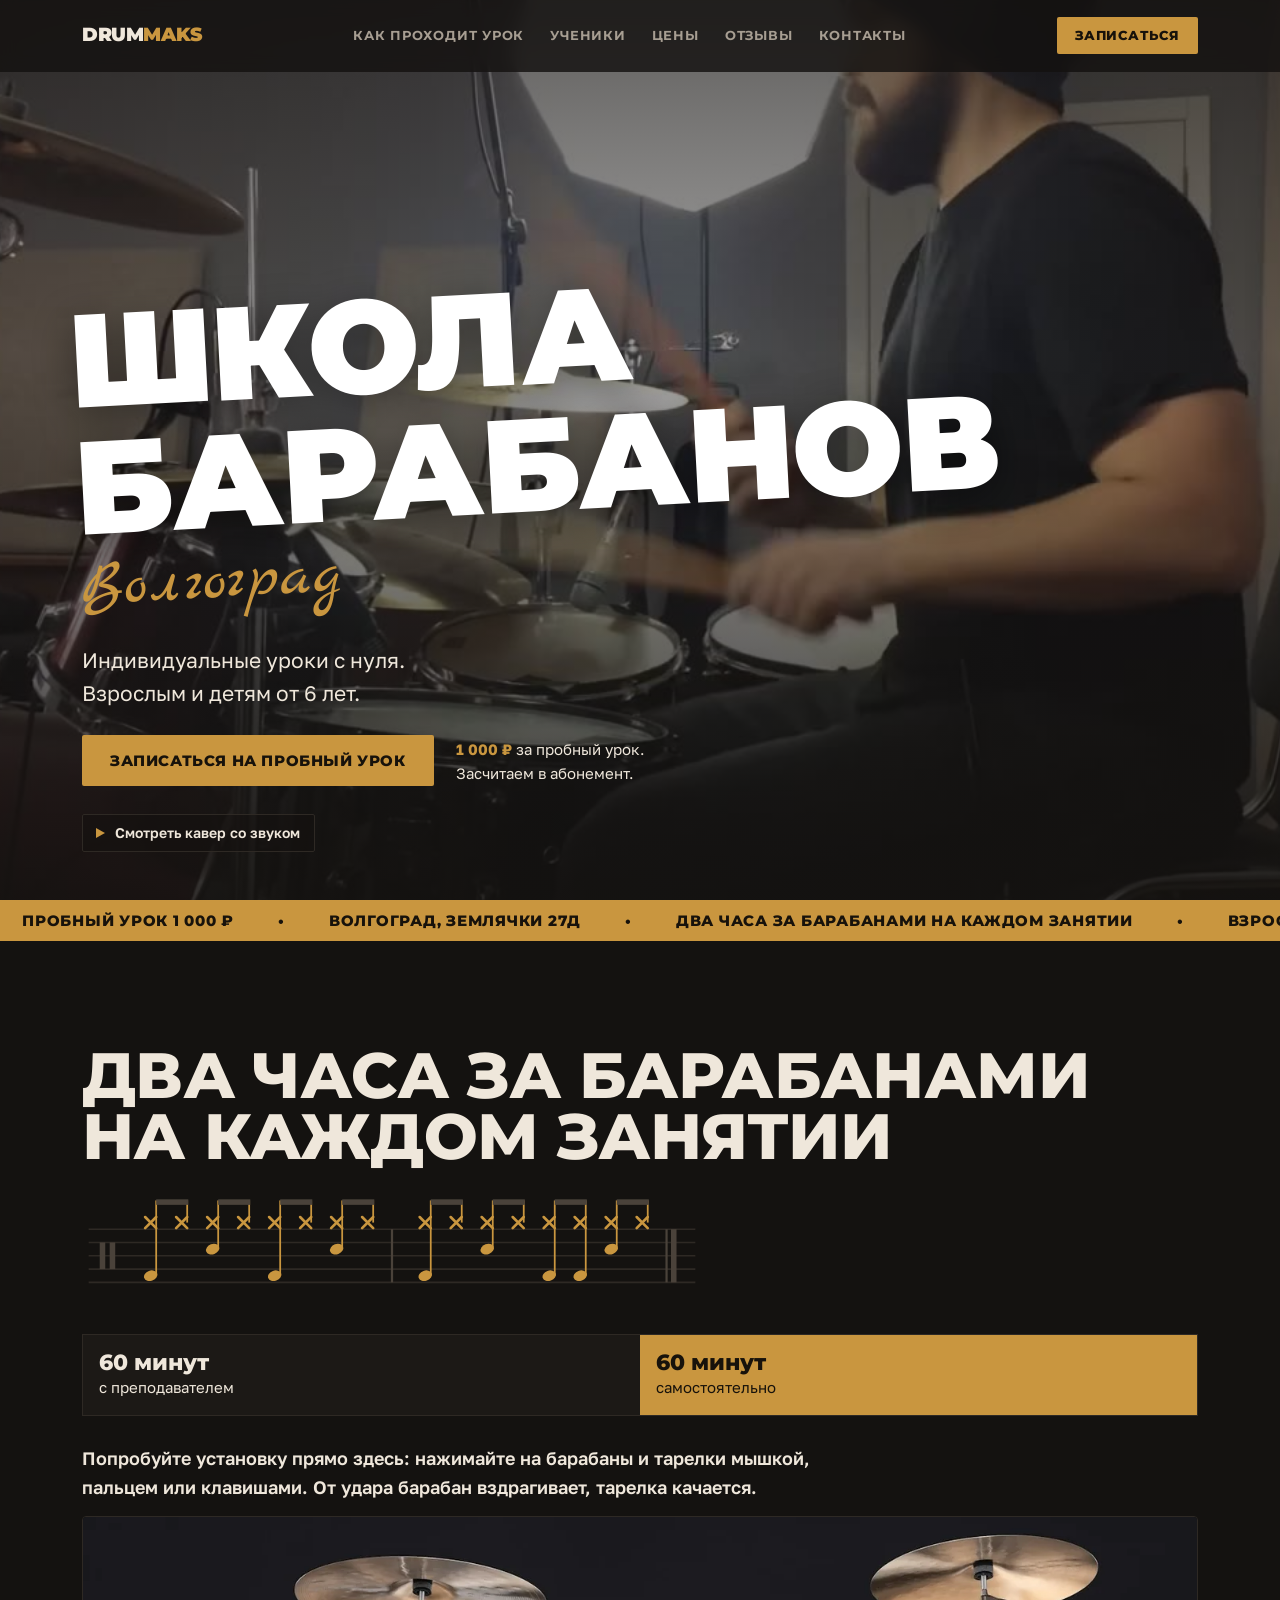
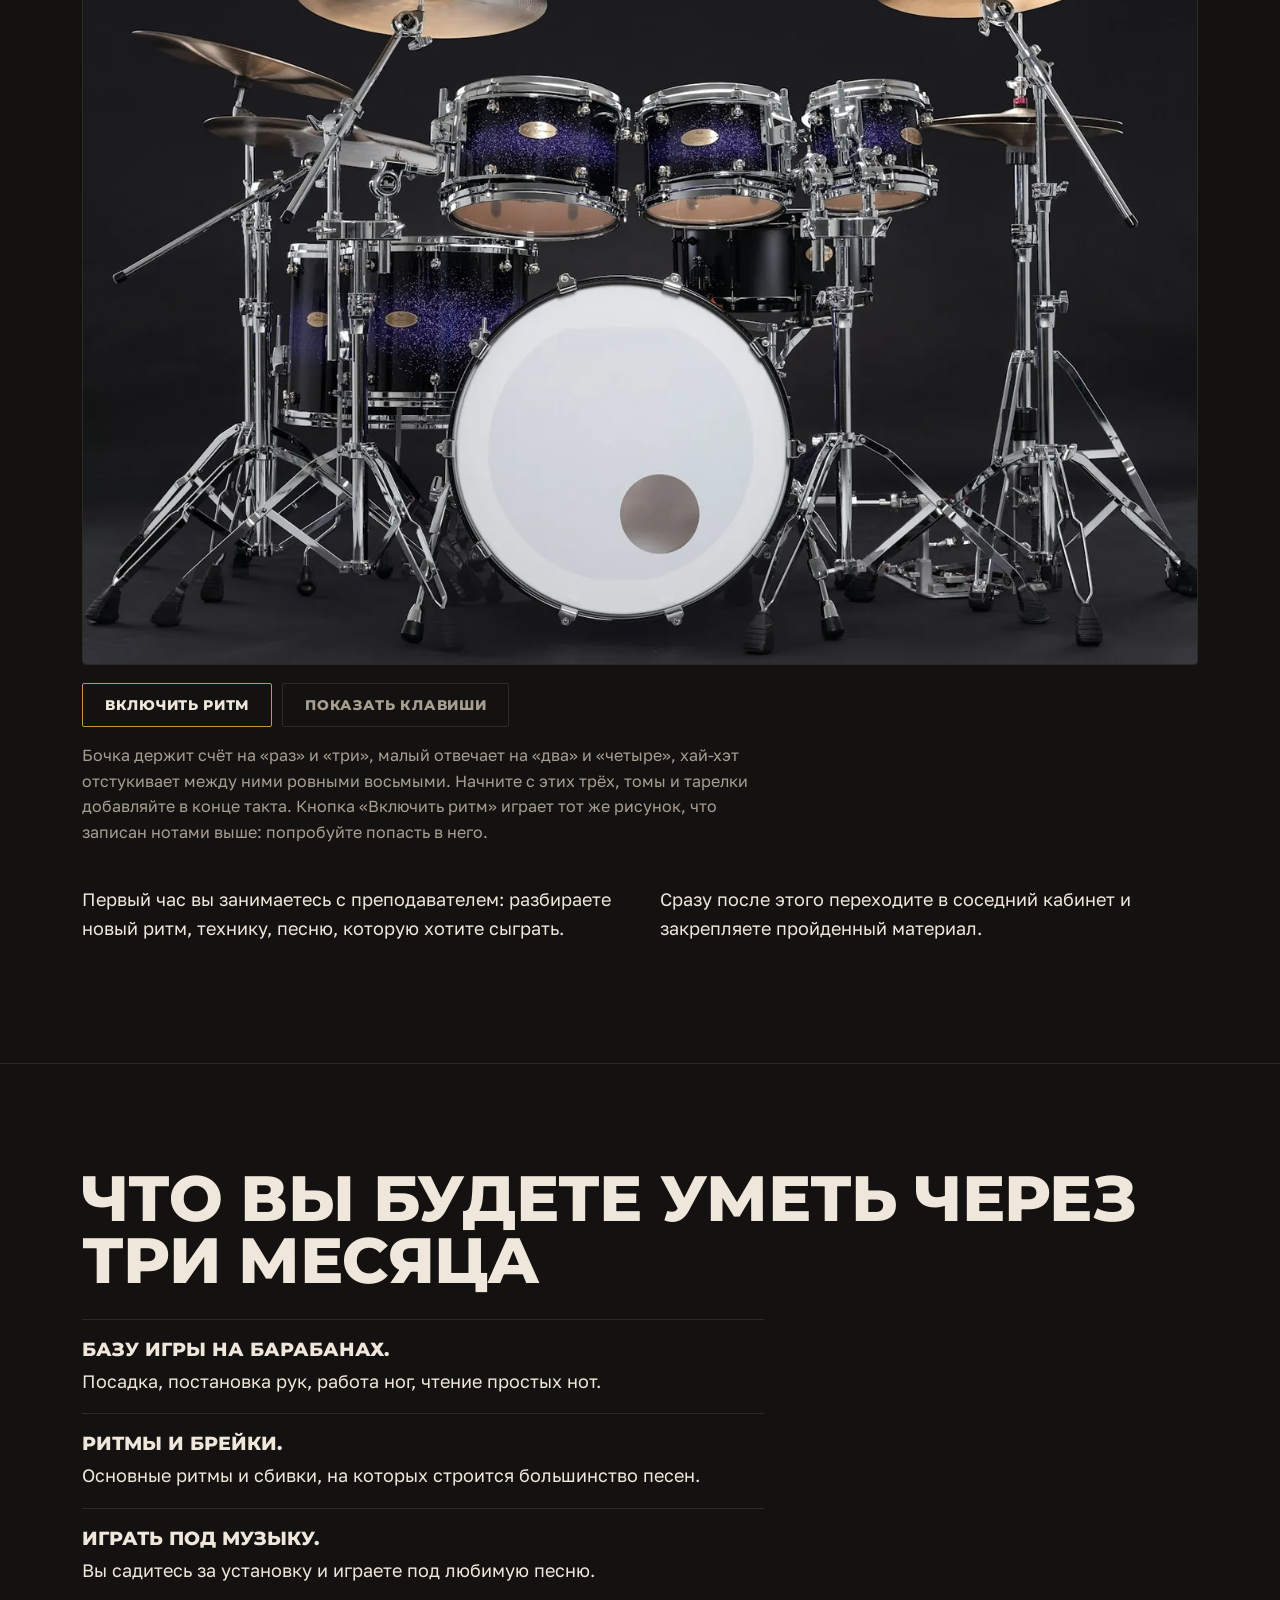
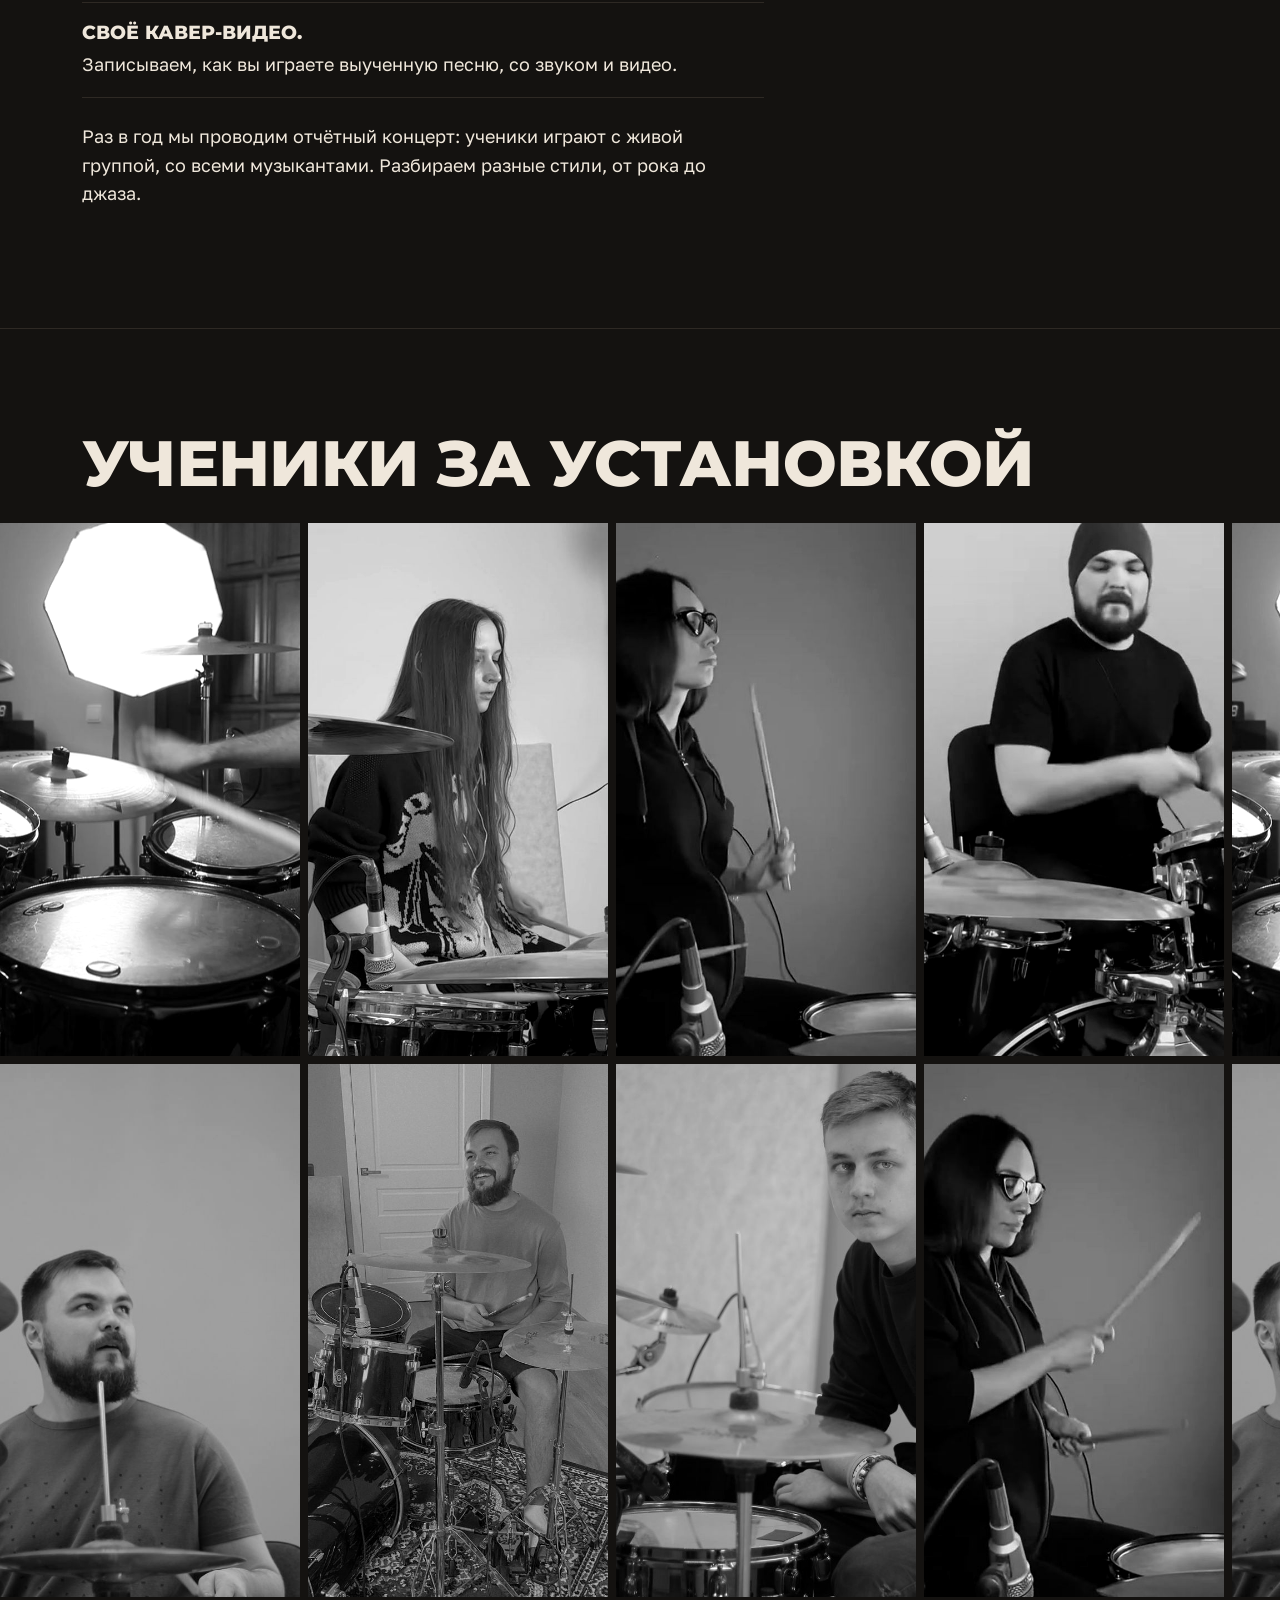
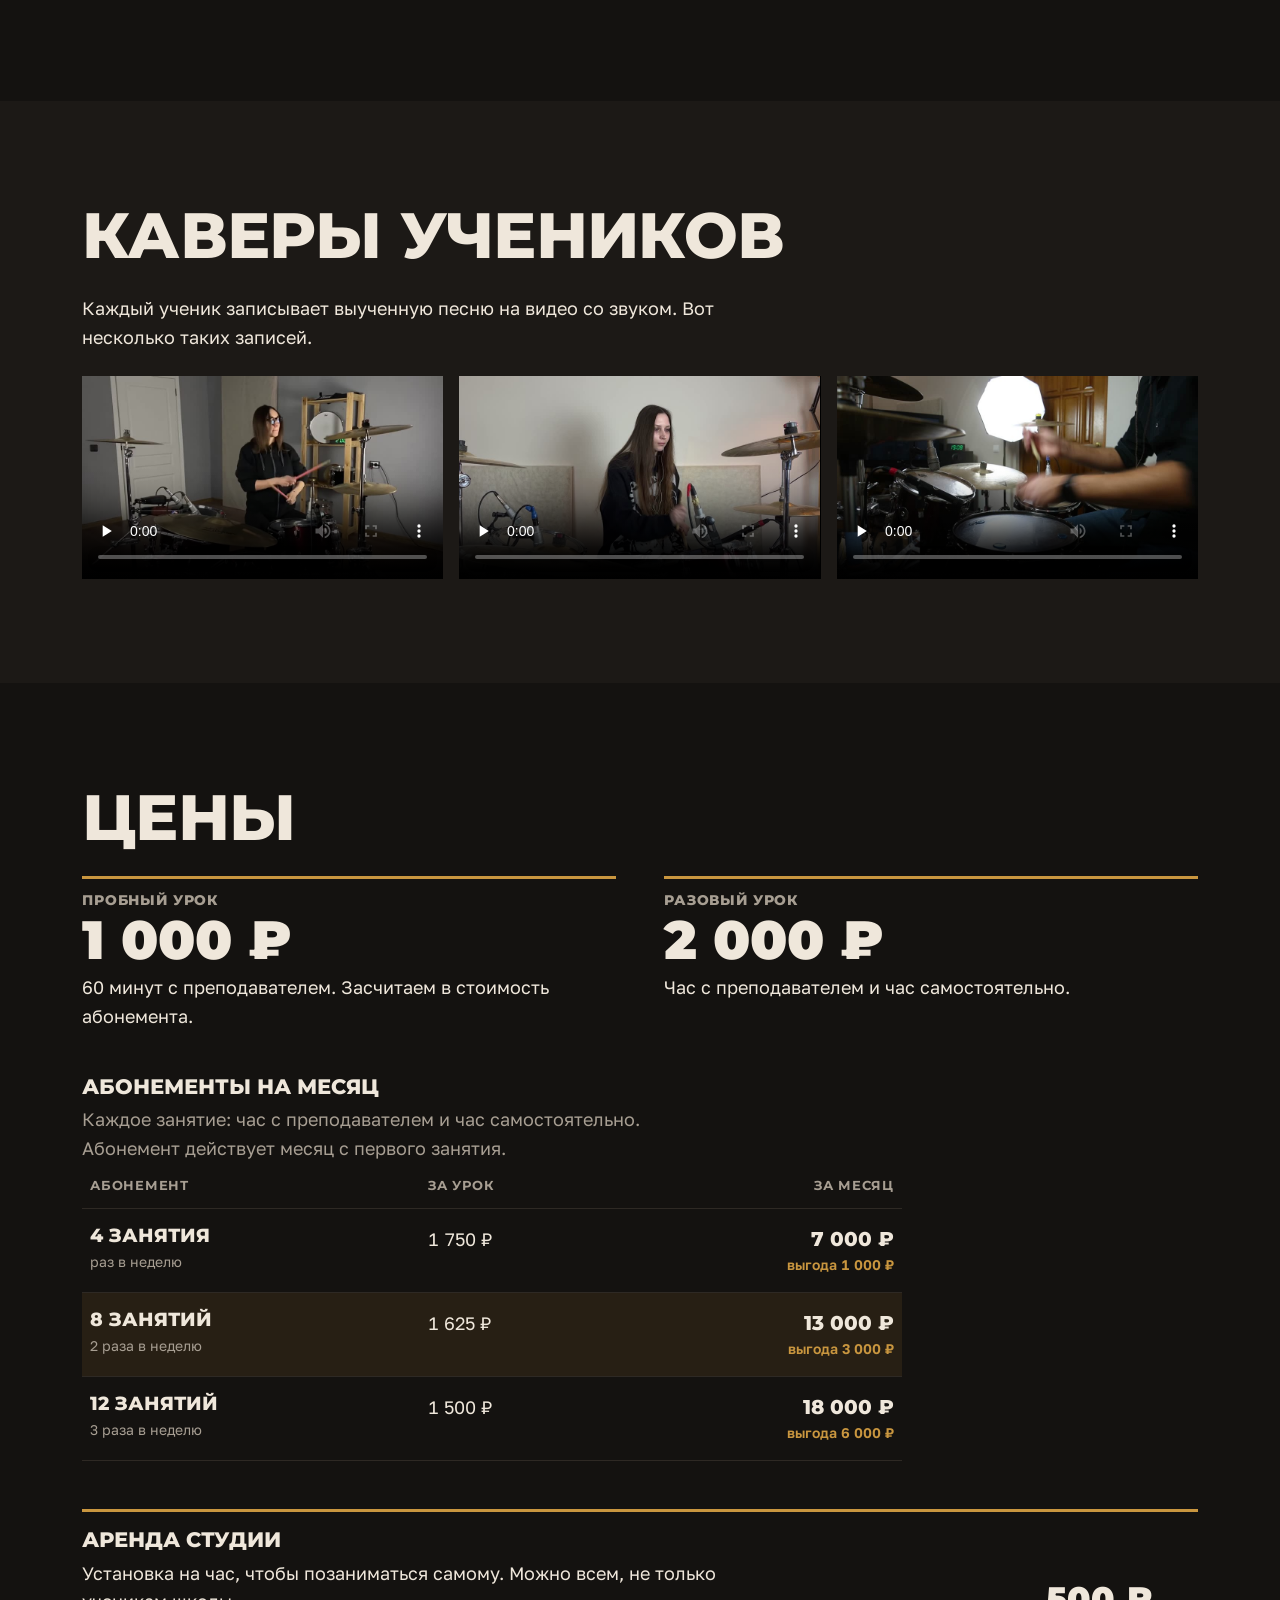
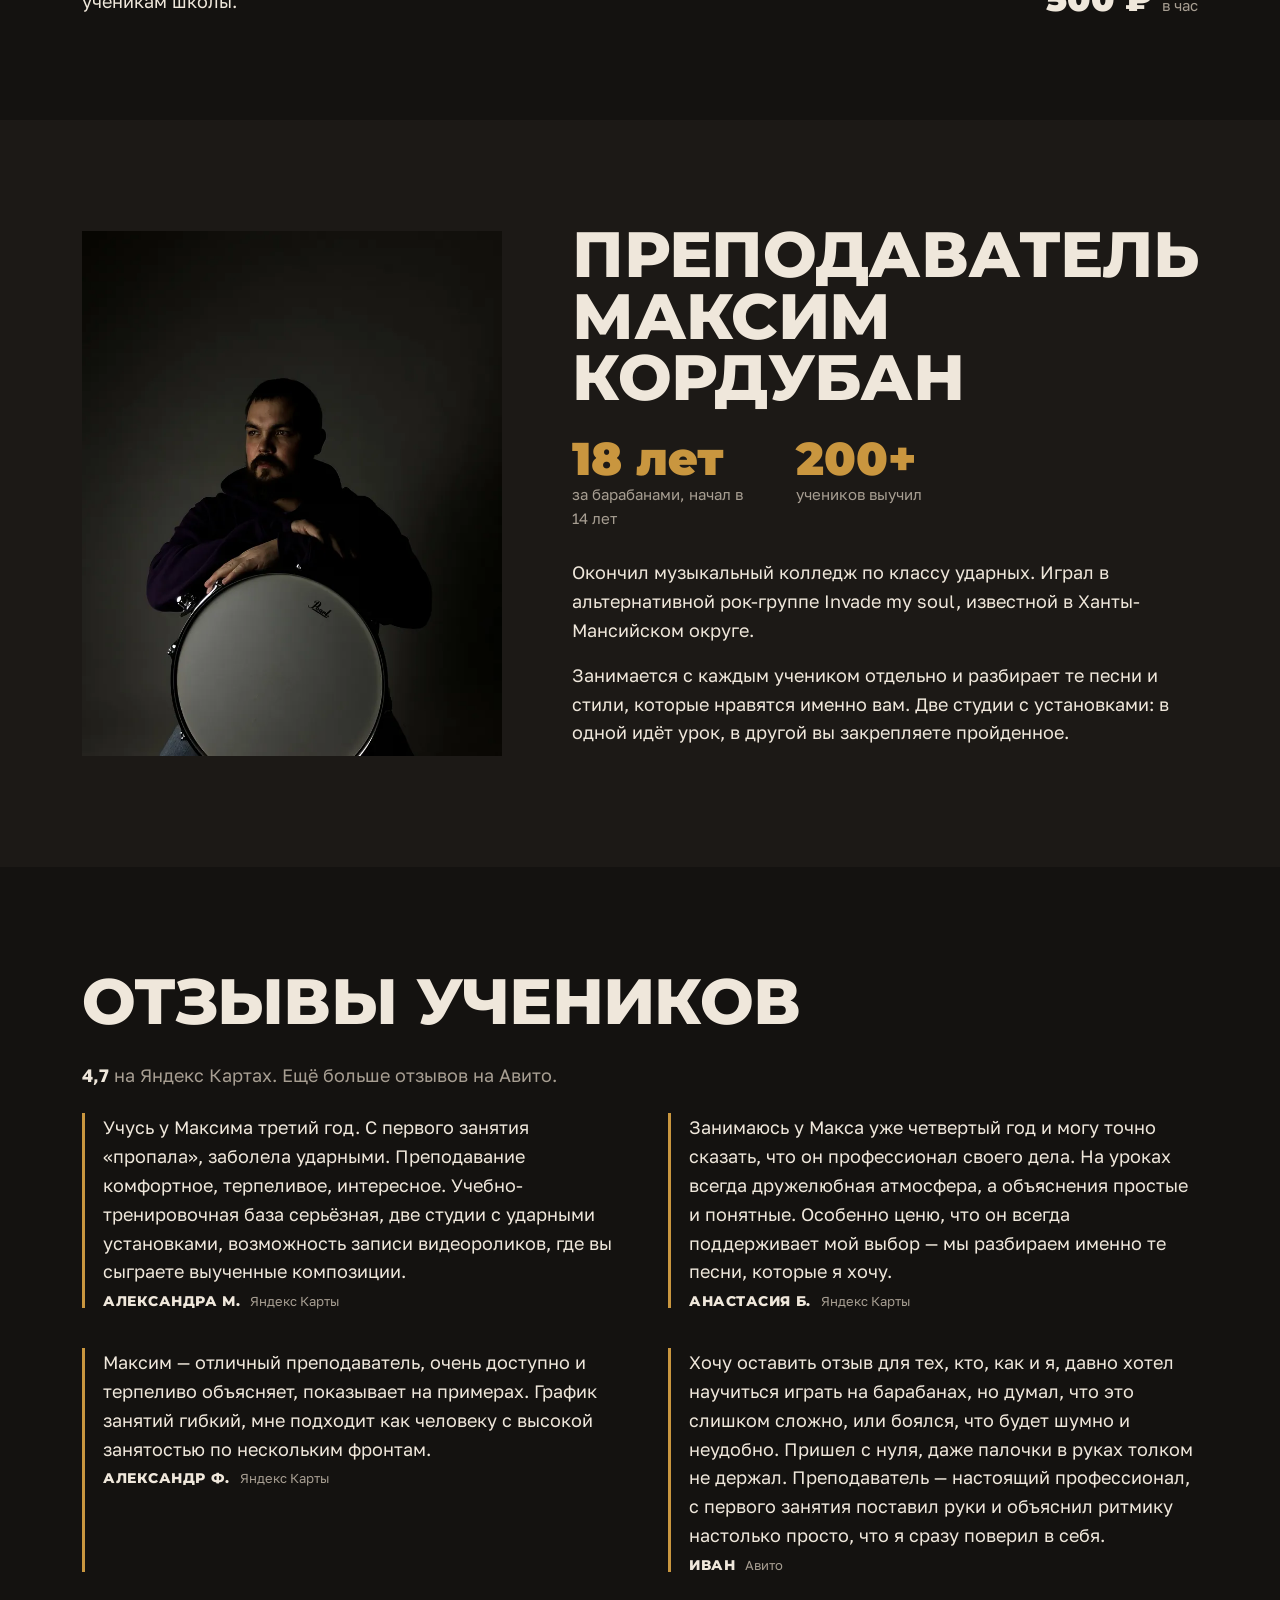
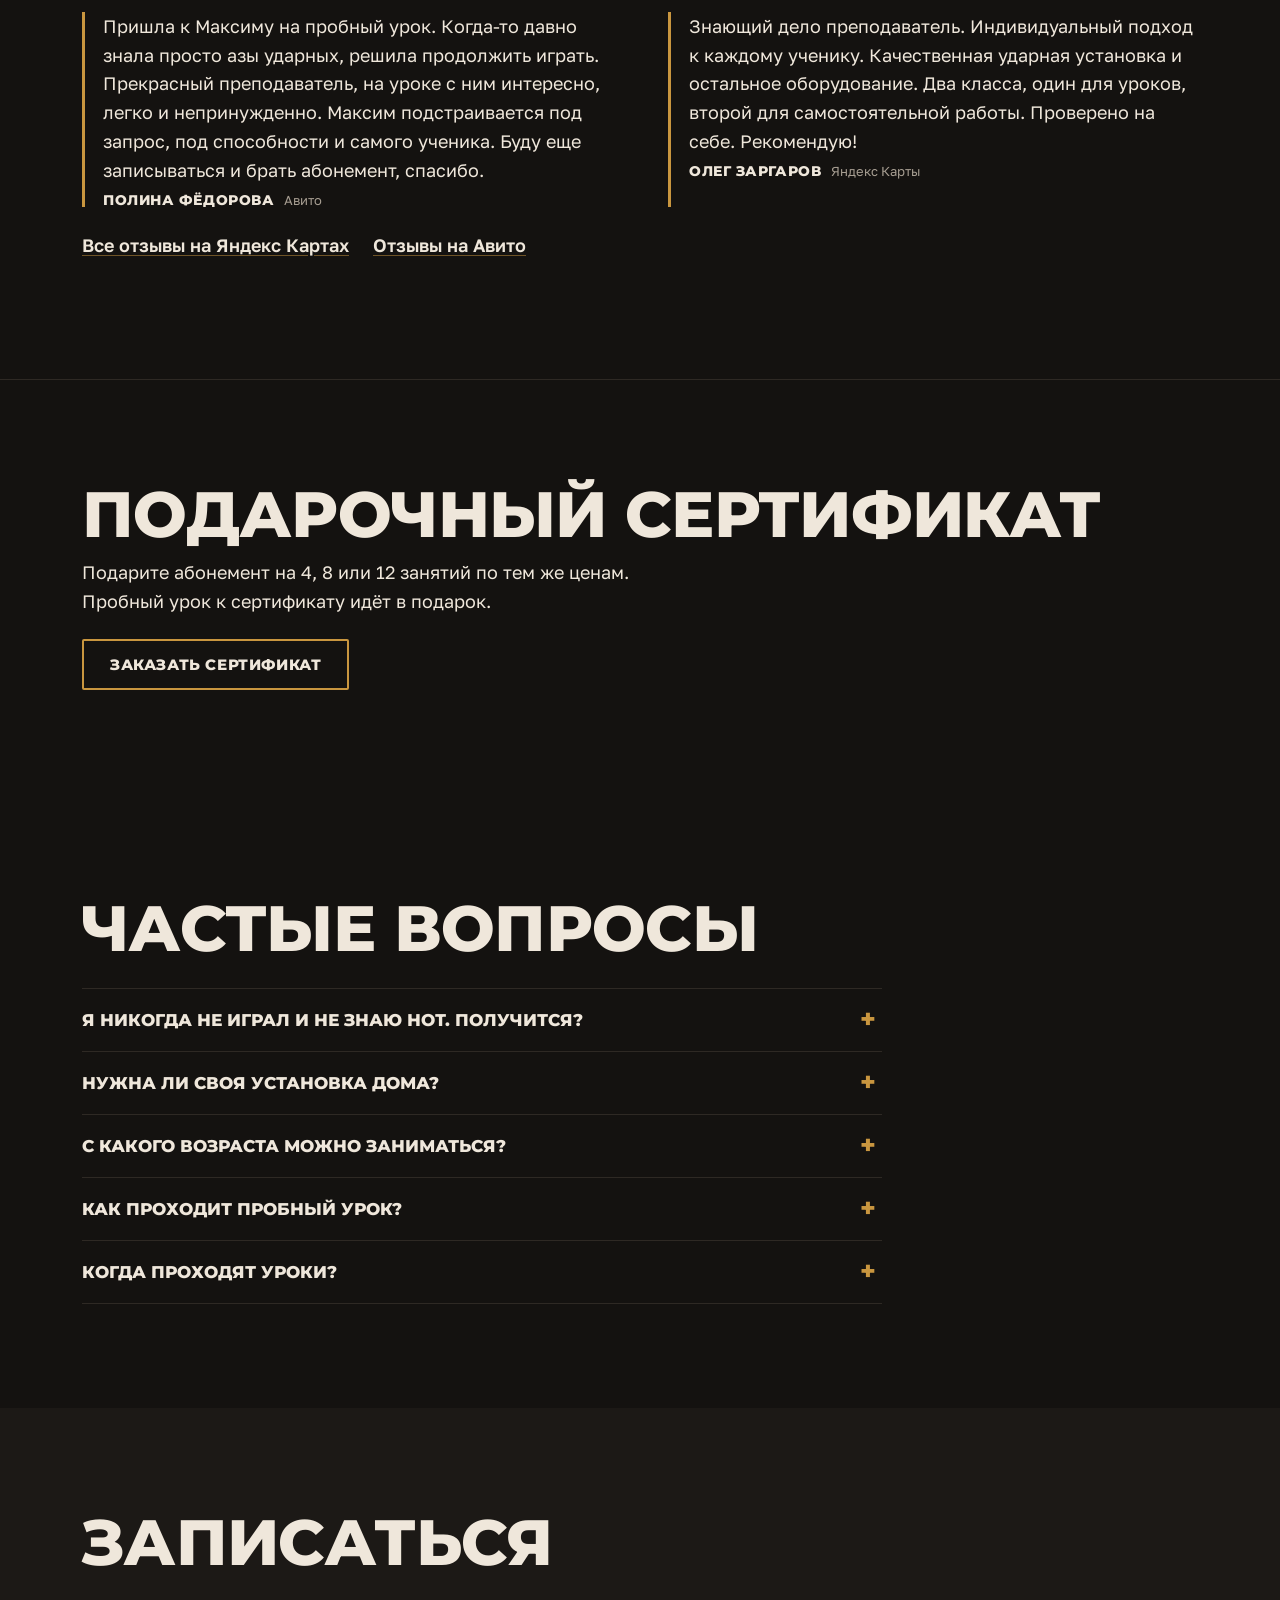
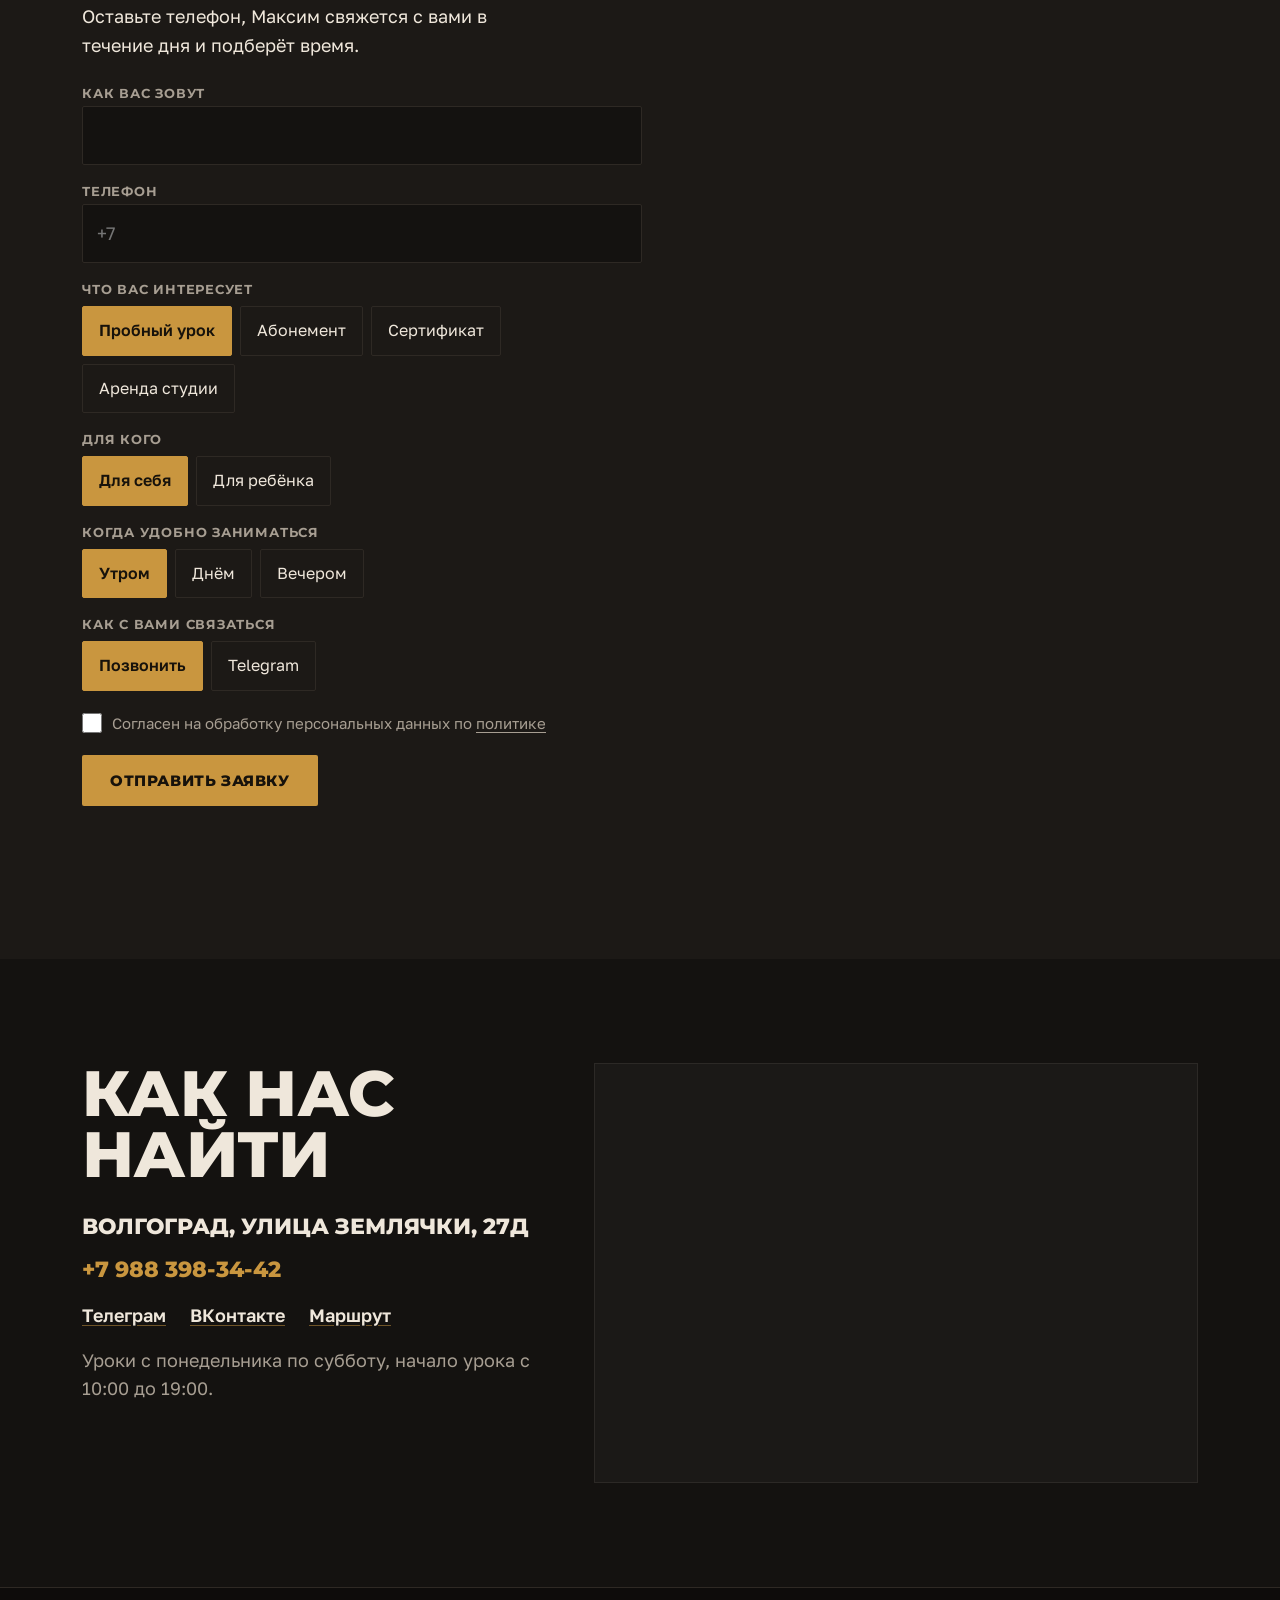
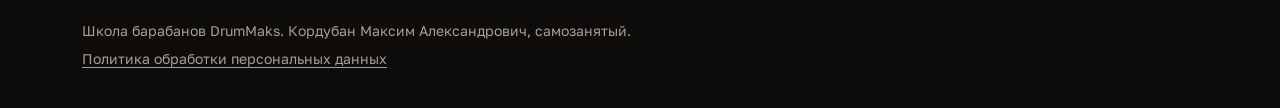
==== index.html @ 203c2bc3 "Сайт школы барабанов DrumMaks Одностраничный сайт: уроки, цены, отзывы, запись на пробный урок. Инте" ====
<!DOCTYPE html>
<html lang="ru">
<head>
<meta charset="utf-8">
<meta name="viewport" content="width=device-width, initial-scale=1">
<title>Уроки игры на барабанах в Волгограде — школа DrumMaks</title>
<meta name="description" content="Индивидуальные уроки игры на барабанах для взрослых и детей от 6 лет. Час с преподавателем и час самостоятельно в соседней студии. Пробный урок 1000 ₽. Волгоград, ул. Землячки, 27Д.">
<meta property="og:title" content="Школа барабанов DrumMaks, Волгоград">
<meta property="og:description" content="Научим играть на барабанах с нуля. Пробный урок 1000 ₽.">
<meta property="og:type" content="website">
<meta property="og:image" content="media/og.jpg">
<meta name="theme-color" content="#141210">
<link rel="icon" href="favicon.svg" type="image/svg+xml">
<link rel="preconnect" href="https://fonts.googleapis.com">
<link rel="preconnect" href="https://fonts.gstatic.com" crossorigin>
<link href="https://fonts.googleapis.com/css2?family=Montserrat:wght@700;800;900&family=Golos+Text:wght@400;500;600;700&family=Marck+Script&display=swap" rel="stylesheet">
<script>document.documentElement.classList.add("js");</script>
<link rel="stylesheet" href="styles.css">
<script type="application/ld+json">
{
  "@context": "https://schema.org",
  "@type": "MusicSchool",
  "name": "Школа барабанов DrumMaks",
  "description": "Индивидуальные уроки игры на барабанах для взрослых и детей от 6 лет в Волгограде.",
  "address": {
    "@type": "PostalAddress",
    "streetAddress": "улица Землячки, 27Д",
    "addressLocality": "Волгоград",
    "addressCountry": "RU"
  },
  "telephone": "+7-988-398-34-42",
  "founder": { "@type": "Person", "name": "Максим Кордубан" },
  "aggregateRating": { "@type": "AggregateRating", "ratingValue": "4.7", "reviewCount": "12" },
  "openingHours": ["Mo,Tu,Th,Fr,Sa 10:00-20:00", "We 10:00-18:00"],
  "makesOffer": [
    { "@type": "Offer", "name": "Пробный урок", "price": "1000", "priceCurrency": "RUB" },
    { "@type": "Offer", "name": "Разовый урок", "price": "2000", "priceCurrency": "RUB" },
    { "@type": "Offer", "name": "Абонемент на 4 занятия", "price": "7000", "priceCurrency": "RUB" },
    { "@type": "Offer", "name": "Абонемент на 8 занятий", "price": "13000", "priceCurrency": "RUB" },
    { "@type": "Offer", "name": "Абонемент на 12 занятий", "price": "18000", "priceCurrency": "RUB" },
    { "@type": "Offer", "name": "Аренда студии, час", "price": "500", "priceCurrency": "RUB" }
  ]
}
</script>
</head>
<body>
<a class="skip" href="#urok">Перейти к содержанию</a>

<header class="top">
  <div class="wrap top__in">
    <a class="logo" href="#">Drum<span>Maks</span></a>
    <nav class="nav">
      <a href="#urok">Как проходит урок</a>
      <a href="#ucheniki">Ученики</a>
      <a href="#ceny">Цены</a>
      <a href="#otzyvy">Отзывы</a>
      <a href="#kontakty">Контакты</a>
    </nav>
    <a class="btn btn--small" href="#zayavka" data-need="Пробный урок">Записаться</a>
  </div>
</header>

<main>

<section class="hero">
  <div class="hero__bg">
    <video class="hero__video" autoplay muted loop playsinline preload="none"
           poster="media/hero-mob.jpg" data-poster-wide="media/hero.jpg"
           data-wide="media/hero.mp4" data-narrow="media/hero-mob.mp4"
           aria-label="Максим играет на барабанах в студии"></video>
  </div>
  <div class="wrap">
    <div class="hero__title">
      <h1>Школа<br>барабанов</h1>
      <span class="ruka">Волгоград</span>
    </div>
    <p class="hero__sub">Индивидуальные уроки с нуля.<br>Взрослым и детям от 6 лет.</p>
    <div class="hero__cta">
      <a class="btn" href="#zayavka" data-need="Пробный урок">Записаться на пробный урок</a>
      <p class="hero__price"><b>1 000 ₽</b> за пробный урок. Засчитаем в абонемент.</p>
    </div>
    <div class="hero__bottom">
      <button class="hero__sound" type="button" data-video="media/maksim-faint.mp4" data-title="Максим Кордубан: Linkin Park, Faint">Смотреть кавер со звуком</button>
    </div>
  </div>
</section>

<div class="ticker" aria-hidden="true">
  <div class="ticker__in">
    <span>Пробный урок 1 000 ₽</span><span>•</span><span>Волгоград, Землячки 27Д</span><span>•</span><span>Два часа за барабанами на каждом занятии</span><span>•</span><span>Взрослым и детям с 6 лет</span><span>•</span>
    <span>Пробный урок 1 000 ₽</span><span>•</span><span>Волгоград, Землячки 27Д</span><span>•</span><span>Два часа за барабанами на каждом занятии</span><span>•</span><span>Взрослым и детям с 6 лет</span><span>•</span>
  </div>
</div>

<section class="sec reveal" id="urok">
  <div class="wrap">
    <h2>Два часа за барабанами на каждом занятии</h2>
<svg class="groove" viewBox="0 0 560 96" role="img" aria-label="Нотная запись простого рок-ритма: хай-хэт восьмыми, малый барабан на вторую и четвёртую долю, бочка на первую и третью">
<line class="st" x1="6" x2="554" y1="30" y2="30"/>
<line class="st" x1="6" x2="554" y1="42" y2="42"/>
<line class="st" x1="6" x2="554" y1="54" y2="54"/>
<line class="st" x1="6" x2="554" y1="66" y2="66"/>
<line class="st" x1="6" x2="554" y1="78" y2="78"/>
<rect class="clef" x="16" y="42" width="5" height="24"/><rect class="clef" x="25" y="42" width="5" height="24"/>
<g class="n" style="--i:0"><path class="x" d="M57 19L67 29M67 19L57 29"/><ellipse cx="62" cy="72" rx="6.2" ry="4.6" transform="rotate(-20 62 72)"/><line class="stem" x1="67" x2="67" y1="72" y2="4"/></g>
<g class="n" style="--i:1"><path class="x" d="M85 19L95 29M95 19L85 29"/><line class="stem" x1="95" x2="95" y1="24" y2="4"/></g>
<g class="n" style="--i:2"><path class="x" d="M113 19L123 29M123 19L113 29"/><ellipse cx="118" cy="48" rx="6.2" ry="4.6" transform="rotate(-20 118 48)"/><line class="stem" x1="123" x2="123" y1="48" y2="4"/></g>
<g class="n" style="--i:3"><path class="x" d="M141 19L151 29M151 19L141 29"/><line class="stem" x1="151" x2="151" y1="24" y2="4"/></g>
<g class="n" style="--i:4"><path class="x" d="M169 19L179 29M179 19L169 29"/><ellipse cx="174" cy="72" rx="6.2" ry="4.6" transform="rotate(-20 174 72)"/><line class="stem" x1="179" x2="179" y1="72" y2="4"/></g>
<g class="n" style="--i:5"><path class="x" d="M197 19L207 29M207 19L197 29"/><line class="stem" x1="207" x2="207" y1="24" y2="4"/></g>
<g class="n" style="--i:6"><path class="x" d="M225 19L235 29M235 19L225 29"/><ellipse cx="230" cy="48" rx="6.2" ry="4.6" transform="rotate(-20 230 48)"/><line class="stem" x1="235" x2="235" y1="48" y2="4"/></g>
<g class="n" style="--i:7"><path class="x" d="M253 19L263 29M263 19L253 29"/><line class="stem" x1="263" x2="263" y1="24" y2="4"/></g>
<rect class="beam" x="67" y="3" width="29" height="5"/>
<rect class="beam" x="123" y="3" width="29" height="5"/>
<rect class="beam" x="179" y="3" width="29" height="5"/>
<rect class="beam" x="235" y="3" width="29" height="5"/>
<line class="st bar" x1="280" x2="280" y1="30" y2="78"/>
<g class="n" style="--i:8"><path class="x" d="M305 19L315 29M315 19L305 29"/><ellipse cx="310" cy="72" rx="6.2" ry="4.6" transform="rotate(-20 310 72)"/><line class="stem" x1="315" x2="315" y1="72" y2="4"/></g>
<g class="n" style="--i:9"><path class="x" d="M333 19L343 29M343 19L333 29"/><line class="stem" x1="343" x2="343" y1="24" y2="4"/></g>
<g class="n" style="--i:10"><path class="x" d="M361 19L371 29M371 19L361 29"/><ellipse cx="366" cy="48" rx="6.2" ry="4.6" transform="rotate(-20 366 48)"/><line class="stem" x1="371" x2="371" y1="48" y2="4"/></g>
<g class="n" style="--i:11"><path class="x" d="M389 19L399 29M399 19L389 29"/><line class="stem" x1="399" x2="399" y1="24" y2="4"/></g>
<g class="n" style="--i:12"><path class="x" d="M417 19L427 29M427 19L417 29"/><ellipse cx="422" cy="72" rx="6.2" ry="4.6" transform="rotate(-20 422 72)"/><line class="stem" x1="427" x2="427" y1="72" y2="4"/></g>
<g class="n" style="--i:13"><path class="x" d="M445 19L455 29M455 19L445 29"/><ellipse cx="450" cy="72" rx="6.2" ry="4.6" transform="rotate(-20 450 72)"/><line class="stem" x1="455" x2="455" y1="72" y2="4"/></g>
<g class="n" style="--i:14"><path class="x" d="M473 19L483 29M483 19L473 29"/><ellipse cx="478" cy="48" rx="6.2" ry="4.6" transform="rotate(-20 478 48)"/><line class="stem" x1="483" x2="483" y1="48" y2="4"/></g>
<g class="n" style="--i:15"><path class="x" d="M501 19L511 29M511 19L501 29"/><line class="stem" x1="511" x2="511" y1="24" y2="4"/></g>
<rect class="beam" x="315" y="3" width="29" height="5"/>
<rect class="beam" x="371" y="3" width="29" height="5"/>
<rect class="beam" x="427" y="3" width="29" height="5"/>
<rect class="beam" x="483" y="3" width="29" height="5"/>
<line class="st bar" x1="528" x2="528" y1="30" y2="78"/>
<rect class="clef" x="532" y="30" width="5" height="48"/>
</svg>
    <div class="timeline" aria-hidden="true">
      <div class="timeline__part timeline__part--teacher"><span>60 минут</span>с преподавателем</div>
      <div class="timeline__part timeline__part--self"><span>60 минут</span>самостоятельно</div>
    </div>
    <div class="kit">
      <p class="kit__lead">Попробуйте установку прямо здесь: нажимайте на барабаны и тарелки мышкой, пальцем или клавишами. От удара барабан вздрагивает, тарелка качается.</p>
      <div class="kit__scene">
        <!-- Фото установки: unsplash.com/photos/vJVOIP3foBM, лицензия Unsplash (свободно, в том числе для коммерции, без указания автора). Логотипы производителя затёрты. -->
        <div class="kit__foto">
          <picture>
            <source srcset="media/ustanovka.webp" type="image/webp">
            <img class="kit__base" src="media/ustanovka.jpg" width="1400" height="939" loading="lazy"
                 alt="Ударная установка: бочка, малый барабан, три навесных тома, напольный том, хай-хэт и три тарелки">
          </picture>

          <div class="kit__sloi" aria-hidden="true">
            <div class="kit__part" data-part="t1" style="--x:40.5%;--y:32.1%;--rx:8.9%;--ry:10.5%"></div>
            <div class="kit__part" data-part="t2" style="--x:56.6%;--y:31.9%;--rx:6.6%;--ry:9.8%"></div>
            <div class="kit__part" data-part="t3" style="--x:70.9%;--y:30.6%;--rx:6.4%;--ry:9.5%"></div>
            <div class="kit__part" data-part="ft" style="--x:28.9%;--y:54.9%;--rx:11.8%;--ry:13.2%"></div>
            <div class="kit__part" data-part="sn" style="--x:58.7%;--y:44.1%;--rx:6.4%;--ry:6.9%"></div>
            <div class="kit__part" data-part="bd" style="--x:49.7%;--y:73.0%;--rx:15.1%;--ry:22.5%"></div>
            <div class="kit__part kit__part--cym" data-part="cr" style="--x:30.6%;--y:10.3%;--rx:12.6%;--ry:6.8%"></div>
            <div class="kit__part kit__part--cym" data-part="ch" style="--x:13.8%;--y:19.1%;--rx:10.6%;--ry:5.3%"></div>
            <div class="kit__part kit__part--cym" data-part="sp" style="--x:20.4%;--y:28.4%;--rx:10.9%;--ry:3.8%"></div>
            <div class="kit__part kit__part--cym" data-part="rd" style="--x:81.9%;--y:8.3%;--rx:10.9%;--ry:6.2%"></div>
            <div class="kit__part kit__part--cym" data-part="hh" style="--x:85.2%;--y:27.9%;--rx:9.5%;--ry:3.7%"></div>
          </div>

          <button class="kit__zona" type="button" data-drum="t1" style="--x:40.5%;--y:32.1%;--rx:8.9%;--ry:10.5%" aria-label="Первый том"><span class="kit__key">J</span></button>
          <button class="kit__zona" type="button" data-drum="t2" style="--x:56.6%;--y:31.9%;--rx:6.6%;--ry:9.8%" aria-label="Второй том"><span class="kit__key">K</span></button>
          <button class="kit__zona" type="button" data-drum="t3" style="--x:70.9%;--y:30.6%;--rx:6.4%;--ry:9.5%" aria-label="Третий том"><span class="kit__key">L</span></button>
          <button class="kit__zona" type="button" data-drum="ft" style="--x:28.9%;--y:54.9%;--rx:11.8%;--ry:13.2%" aria-label="Напольный том"><span class="kit__key">;</span></button>
          <button class="kit__zona" type="button" data-drum="sn" style="--x:58.7%;--y:44.1%;--rx:6.4%;--ry:6.9%" aria-label="Малый барабан"><span class="kit__key">F</span></button>
          <button class="kit__zona" type="button" data-drum="bd" style="--x:49.7%;--y:73.0%;--rx:15.1%;--ry:22.5%" aria-label="Бочка"><span class="kit__key">пробел</span></button>
          <button class="kit__zona kit__zona--cym" type="button" data-drum="cr" style="--x:30.6%;--y:10.3%;--rx:11.8%;--ry:5.4%" aria-label="Крэш"><span class="kit__key">A</span></button>
          <button class="kit__zona kit__zona--cym" type="button" data-drum="ch" style="--x:13.8%;--y:19.1%;--rx:9.9%;--ry:4.1%" aria-label="Чайна"><span class="kit__key">W</span></button>
          <button class="kit__zona kit__zona--cym" type="button" data-drum="sp" style="--x:20.4%;--y:28.4%;--rx:10.2%;--ry:2.7%" aria-label="Сплэш"><span class="kit__key">Q</span></button>
          <button class="kit__zona kit__zona--cym" type="button" data-drum="rd" style="--x:81.9%;--y:8.3%;--rx:10.2%;--ry:4.9%" aria-label="Райд"><span class="kit__key">G</span></button>
          <button class="kit__zona kit__zona--cym" type="button" data-drum="hh" style="--x:85.2%;--y:27.9%;--rx:8.9%;--ry:2.7%" aria-label="Хай-хэт"><span class="kit__key">S</span></button>
        </div>
      </div>

      <div class="kit__panel">
        <button class="pads__play" type="button" id="beat" aria-pressed="false">Включить ритм</button>
        <button class="kit__keys" type="button" aria-pressed="false">Показать клавиши</button>
      </div>

      <p class="kit__legend">Пробел — бочка, клавиша D открывает хай-хэт. Русская раскладка тоже работает.</p>

      <p class="kit__how">Бочка держит счёт на «раз» и «три», малый отвечает на «два» и «четыре», хай-хэт отстукивает между ними ровными восьмыми. Начните с этих трёх, томы и тарелки добавляйте в конце такта. Кнопка «Включить ритм» играет тот же рисунок, что записан нотами выше: попробуйте попасть в него.</p>
    </div>

    <div class="cols">
      <p>Первый час вы занимаетесь с преподавателем: разбираете новый ритм, технику, песню, которую хотите сыграть.</p>
      <p>Сразу после этого переходите в соседний кабинет и закрепляете пройденный материал.</p>
    </div>
  </div>
</section>

<section class="sec sec--line reveal">
  <div class="wrap">
    <h2>Что вы будете уметь через три месяца</h2>
    <ul class="skills">
      <li><b>Базу игры на барабанах.</b> Посадка, постановка рук, работа ног, чтение простых нот.</li>
      <li><b>Ритмы и брейки.</b> Основные ритмы и сбивки, на которых строится большинство песен.</li>
      <li><b>Играть под музыку.</b> Вы садитесь за установку и играете под любимую песню.</li>
      <li><b>Своё кавер-видео.</b> Записываем, как вы играете выученную песню, со звуком и видео.</li>
    </ul>
    <p>Раз в год мы проводим отчётный концерт: ученики играют с живой группой, со всеми музыкантами. Разбираем разные стили, от рока до джаза.</p>
  </div>
</section>

<section class="gal sec--line reveal" id="ucheniki">
  <h2>Ученики за установкой</h2>
  <div class="gal__row">
    <img src="media/gal/g1.jpg" alt="Ученик за ударной установкой" width="540" height="960" loading="lazy">
    <img src="media/gal/g2.jpg" alt="Ученица играет на барабанах" width="540" height="960" loading="lazy">
    <img src="media/gal/g3.jpg" alt="Ученица на уроке" width="540" height="960" loading="lazy">
    <img src="media/gal/g4.jpg" alt="Максим за установкой" width="540" height="960" loading="lazy">
    <img src="media/gal/g1.jpg" alt="" width="540" height="960" loading="lazy" aria-hidden="true">
    <img src="media/gal/g2.jpg" alt="" width="540" height="960" loading="lazy" aria-hidden="true">
    <img src="media/gal/g3.jpg" alt="" width="540" height="960" loading="lazy" aria-hidden="true">
    <img src="media/gal/g4.jpg" alt="" width="540" height="960" loading="lazy" aria-hidden="true">
  </div>
  <div class="gal__row gal__row--back">
    <img src="media/gal/g5.jpg" alt="Максим объясняет ученику ритм" width="540" height="960" loading="lazy">
    <img src="media/gal/g6.jpg" alt="Студия с ударной установкой" width="540" height="960" loading="lazy">
    <img src="media/gal/g7.jpg" alt="Ученик в студии" width="540" height="960" loading="lazy">
    <img src="media/gal/g8.jpg" alt="Ученица за барабанами" width="540" height="960" loading="lazy">
    <img src="media/gal/g5.jpg" alt="" width="540" height="960" loading="lazy" aria-hidden="true">
    <img src="media/gal/g6.jpg" alt="" width="540" height="960" loading="lazy" aria-hidden="true">
    <img src="media/gal/g7.jpg" alt="" width="540" height="960" loading="lazy" aria-hidden="true">
    <img src="media/gal/g8.jpg" alt="" width="540" height="960" loading="lazy" aria-hidden="true">
  </div>
</section>

<section class="sec sec--ugol reveal" id="kavery">
  <div class="wrap">
    <h2>Каверы учеников</h2>
    <p>Каждый ученик записывает выученную песню на видео со звуком. Вот несколько таких записей.</p>
    <div class="covers">
      <video controls preload="none" playsinline poster="media/cover-3.jpg"><source src="media/cover-3.mp4" type="video/mp4"></video>
      <video controls preload="none" playsinline poster="media/cover-2.jpg"><source src="media/cover-2.mp4" type="video/mp4"></video>
      <video controls preload="none" playsinline poster="media/cover-1.jpg"><source src="media/cover-1.mp4" type="video/mp4"></video>
    </div>
  </div>
</section>

<section class="sec reveal" id="ceny">
  <div class="wrap">
    <h2>Цены</h2>
    <div class="price-first">
      <div class="price-first__item">
        <p class="price-first__name">Пробный урок</p>
        <p class="price-first__sum">1 000 ₽</p>
        <p>60 минут с преподавателем. Засчитаем в стоимость абонемента.</p>
      </div>
      <div class="price-first__item">
        <p class="price-first__name">Разовый урок</p>
        <p class="price-first__sum">2 000 ₽</p>
        <p>Час с преподавателем и час самостоятельно.</p>
      </div>
    </div>

    <h3>Абонементы на месяц</h3>
    <p class="muted">Каждое занятие: час с преподавателем и час самостоятельно.<br>Абонемент действует месяц с первого занятия.</p>
    <table class="subs">
      <thead>
        <tr><th scope="col">Абонемент</th><th scope="col">За урок</th><th scope="col">За месяц</th></tr>
      </thead>
      <tbody>
        <tr>
          <th scope="row">4 занятия<span>раз в неделю</span></th>
          <td>1 750 ₽</td>
          <td><b>7 000 ₽</b><span class="save">выгода 1 000 ₽</span></td>
        </tr>
        <tr class="subs__pick">
          <th scope="row">8 занятий<span>2 раза в неделю</span></th>
          <td>1 625 ₽</td>
          <td><b>13 000 ₽</b><span class="save">выгода 3 000 ₽</span></td>
        </tr>
        <tr>
          <th scope="row">12 занятий<span>3 раза в неделю</span></th>
          <td>1 500 ₽</td>
          <td><b>18 000 ₽</b><span class="save">выгода 6 000 ₽</span></td>
        </tr>
      </tbody>
    </table>

    <div class="rent">
      <div>
        <h3>Аренда студии</h3>
        <p>Установка на час, чтобы позаниматься самому. Можно всем, не только ученикам школы.</p>
      </div>
      <p class="rent__sum">500 ₽ <span>в час</span></p>
    </div>
  </div>
</section>

<section class="sec sec--ugol reveal" id="prepodavatel">
  <div class="wrap teacher">
    <picture class="teacher__photo"><source srcset="media/teacher.webp" type="image/webp"><img src="media/teacher.jpg" alt="Максим Кордубан с малым барабаном" width="800" height="1000" loading="lazy"></picture>
    <div class="teacher__text">
    <h2>Преподаватель Максим Кордубан</h2>
    <ul class="facts">
      <li><b>18 лет</b> за барабанами, начал в 14 лет</li>
      <li><b>200+</b> учеников выучил</li>
    </ul>
    <p>Окончил музыкальный колледж по классу ударных. Играл в альтернативной рок-группе Invade my soul, известной в Ханты-Мансийском округе.</p>
    <p>Занимается с каждым учеником отдельно и разбирает те песни и стили, которые нравятся именно вам. Две студии с установками: в одной идёт урок, в другой вы закрепляете пройденное.</p>
    </div>
  </div>
</section>

<section class="sec reveal" id="otzyvy">
  <div class="wrap">
    <h2>Отзывы учеников</h2>
    <p class="muted"><b class="ink">4,7</b> на Яндекс Картах. Ещё больше отзывов на Авито.</p>
    <div class="reviews">
      <blockquote class="review">
        <p>Учусь у Максима третий год. С первого занятия «пропала», заболела ударными. Преподавание комфортное, терпеливое, интересное. Учебно-тренировочная база серьёзная, две студии с ударными установками, возможность записи видеороликов, где вы сыграете выученные композиции.</p>
        <footer>Александра М.<span>Яндекс Карты</span></footer>
      </blockquote>
      <blockquote class="review">
        <p>Занимаюсь у Макса уже четвертый год и могу точно сказать, что он профессионал своего дела. На уроках всегда дружелюбная атмосфера, а объяснения простые и понятные. Особенно ценю, что он всегда поддерживает мой выбор — мы разбираем именно те песни, которые я хочу.</p>
        <footer>Анастасия Б.<span>Яндекс Карты</span></footer>
      </blockquote>
      <blockquote class="review">
        <p>Максим — отличный преподаватель, очень доступно и терпеливо объясняет, показывает на примерах. График занятий гибкий, мне подходит как человеку с высокой занятостью по нескольким фронтам.</p>
        <footer>Александр Ф.<span>Яндекс Карты</span></footer>
      </blockquote>
      <blockquote class="review">
        <p>Хочу оставить отзыв для тех, кто, как и я, давно хотел научиться играть на барабанах, но думал, что это слишком сложно, или боялся, что будет шумно и неудобно. Пришел с нуля, даже палочки в руках толком не держал. Преподаватель — настоящий профессионал, с первого занятия поставил руки и объяснил ритмику настолько просто, что я сразу поверил в себя.</p>
        <footer>Иван<span>Авито</span></footer>
      </blockquote>
      <blockquote class="review">
        <p>Пришла к Максиму на пробный урок. Когда-то давно знала просто азы ударных, решила продолжить играть. Прекрасный преподаватель, на уроке с ним интересно, легко и непринужденно. Максим подстраивается под запрос, под способности и самого ученика. Буду еще записываться и брать абонемент, спасибо.</p>
        <footer>Полина Фёдорова<span>Авито</span></footer>
      </blockquote>
      <blockquote class="review">
        <p>Знающий дело преподаватель. Индивидуальный подход к каждому ученику. Качественная ударная установка и остальное оборудование. Два класса, один для уроков, второй для самостоятельной работы. Проверено на себе. Рекомендую!</p>
        <footer>Олег Заргаров<span>Яндекс Карты</span></footer>
      </blockquote>
    </div>
    <p class="links">
      <a href="https://yandex.ru/maps/org/242886446427/reviews/" target="_blank" rel="noopener">Все отзывы на Яндекс Картах</a>
      <a href="https://www.avito.ru/brands/i12200478" target="_blank" rel="noopener">Отзывы на Авито</a>
    </p>
  </div>
</section>

<section class="sec sec--line reveal" id="sertifikat">
  <div class="wrap gift">
    <div>
      <h2>Подарочный сертификат</h2>
      <p>Подарите абонемент на 4, 8 или 12 занятий по тем же ценам.<br>Пробный урок к сертификату идёт в подарок.</p>
    </div>
    <a class="btn btn--line" href="#zayavka" data-need="Подарочный сертификат">Заказать сертификат</a>
  </div>
</section>

<section class="sec reveal" id="voprosy">
  <div class="wrap">
    <h2>Частые вопросы</h2>
    <div class="faq">
      <details>
        <summary>Я никогда не играл и не знаю нот. Получится?</summary>
        <p>Да. Школа учит с нуля. Ноты разбираем постепенно, прямо на уроках, на первом занятии они не нужны.</p>
      </details>
      <details>
        <summary>Нужна ли своя установка дома?</summary>
        <p>Нет. Заниматься можно в студии: после каждого урока у вас есть час на самостоятельную игру, а в другие дни студию можно арендовать за 500 ₽ в час. Если захотите заниматься дома, Максим подскажет, какую электронную установку выбрать под ваш бюджет.</p>
      </details>
      <details>
        <summary>С какого возраста можно заниматься?</summary>
        <p>Детей берём с 6 лет. Для взрослых ограничений нет, начать можно в любом возрасте.</p>
      </details>
      <details>
        <summary>Как проходит пробный урок?</summary>
        <p>60 минут с преподавателем. Садитесь за установку, пробуете первые ритмы и понимаете, нравится ли вам. Урок стоит 1 000 ₽, и эта сумма засчитывается, если после него вы купите абонемент.</p>
      </details>
      <details>
        <summary>Когда проходят уроки?</summary>
        <p>С понедельника по субботу, начало урока с 10:00 до 19:00. Время подбираем вместе.</p>
      </details>
    </div>
  </div>
</section>

<section class="sec sec--ugol reveal" id="zayavka">
  <div class="wrap form-wrap">
    <h2>Записаться</h2>
    <p>Оставьте телефон, Максим свяжется с вами в течение дня и подберёт время.</p>

    <form class="form" id="form" novalidate>
      <label class="field">
        <span>Как вас зовут</span>
        <input name="name" autocomplete="name" required>
      </label>
      <label class="field">
        <span>Телефон</span>
        <input name="phone" type="tel" autocomplete="tel" inputmode="tel" placeholder="+7" required>
      </label>

      <fieldset class="choice">
        <legend>Что вас интересует</legend>
        <label><input type="radio" name="need" value="Пробный урок" checked><span>Пробный урок</span></label>
        <label><input type="radio" name="need" value="Абонемент"><span>Абонемент</span></label>
        <label><input type="radio" name="need" value="Подарочный сертификат"><span>Сертификат</span></label>
        <label><input type="radio" name="need" value="Аренда студии"><span>Аренда студии</span></label>
      </fieldset>

      <fieldset class="choice">
        <legend>Для кого</legend>
        <label><input type="radio" name="who" value="Для себя" checked><span>Для себя</span></label>
        <label><input type="radio" name="who" value="Для ребёнка"><span>Для ребёнка</span></label>
      </fieldset>
      <label class="field field--age" hidden>
        <span>Возраст ребёнка</span>
        <input name="age" inputmode="numeric" maxlength="2">
      </label>

      <fieldset class="choice">
        <legend>Когда удобно заниматься</legend>
        <label><input type="radio" name="time" value="Утром, 10–13" checked><span>Утром</span></label>
        <label><input type="radio" name="time" value="Днём, 13–16"><span>Днём</span></label>
        <label><input type="radio" name="time" value="Вечером, 16–20"><span>Вечером</span></label>
      </fieldset>

      <fieldset class="choice">
        <legend>Как с вами связаться</legend>
        <label><input type="radio" name="contact" value="Звонок" checked><span>Позвонить</span></label>
        <label><input type="radio" name="contact" value="Telegram"><span>Telegram</span></label>
      </fieldset>

      <label class="agree">
        <input type="checkbox" name="agree" required>
        <span>Согласен на обработку персональных данных по <a href="privacy.html" target="_blank">политике</a></span>
      </label>

      <input class="hp" name="website" tabindex="-1" autocomplete="off" aria-hidden="true">

      <button class="btn" type="submit">Отправить заявку</button>
      <p class="form__msg" role="status" aria-live="polite"></p>
    </form>
  </div>
</section>

<section class="sec reveal" id="kontakty">
  <div class="wrap contacts">
    <div>
      <h2>Как нас найти</h2>
      <p class="contacts__addr">Волгоград, улица Землячки, 27Д</p>
      <p><a href="tel:+79883983442">+7 988 398-34-42</a></p>
      <p class="links">
        <a href="https://t.me/+79883983442" target="_blank" rel="noopener">Телеграм</a>
        <a href="https://vk.ru/school_drummaks" target="_blank" rel="noopener">ВКонтакте</a>
        <a href="https://yandex.ru/maps/org/242886446427/" target="_blank" rel="noopener">Маршрут</a>
      </p>
      <p class="muted">Уроки с понедельника по субботу, начало урока с 10:00 до 19:00.</p>
    </div>
    <iframe class="map" title="Школа DrumMaks на карте" loading="lazy"
      src="https://yandex.ru/map-widget/v1/?ll=44.497226%2C48.760727&z=16&pt=44.497226%2C48.760727%2Cpm2rdm"></iframe>
  </div>
</section>

</main>

<footer class="foot">
  <div class="wrap">
    <p>Школа барабанов DrumMaks. Кордубан Максим Александрович, самозанятый.</p>
    <p><a href="privacy.html">Политика обработки персональных данных</a></p>
  </div>
</footer>

<div class="stick" id="stick">
  <span>Пробный урок <b>1 000 ₽</b></span>
  <a class="btn btn--small" href="#zayavka" data-need="Пробный урок">Записаться</a>
</div>

<button class="vverh" type="button" id="vverh" aria-label="На раздел выше"><svg viewBox="0 0 24 24" fill="none" stroke="currentColor" stroke-width="2.2" stroke-linecap="round" stroke-linejoin="round" aria-hidden="true"><path d="M12 19V5M5 12l7-7 7 7"/></svg></button>

<dialog class="player" id="player" aria-label="Видео">
  <button class="player__close" type="button" aria-label="Закрыть">×</button>
  <video controls playsinline></video>
</dialog>

<script src="script.js"></script>
<script src="beat.js" defer></script>
</body>
</html>
---- styles.css ----
/* Школа барабанов DrumMaks.
   Тёмная сцена, бронза тарелок, кремовый свет прожектора. */
:root {
  --scena: #141210;
  --ugol: #1C1916;
  --linia: #2E2924;
  --svet: #EFE7DB;
  --svet-2: #A79E92;
  --bronza: #C9963F;
  --bronza-svet: #E0B461;
  --oshibka: #FF9D8A;

  --zag: "Montserrat", "Arial Black", sans-serif;
  --shrift: "Golos Text", system-ui, -apple-system, "Segoe UI", sans-serif;
  --ruka: "Marck Script", cursive;

  --pole: 16px;
  --sec: 72px;
  --shapka: 60px;
}

* { box-sizing: border-box; }
html { scroll-behavior: smooth; -webkit-text-size-adjust: 100%; }
body {
  margin: 0;
  background: var(--scena);
  color: var(--svet);
  font: 400 17px/1.6 var(--shrift);
  padding-bottom: 72px; /* место под полоску записи */
  overflow-x: hidden;
}
img, svg, iframe, video { max-width: 100%; }
a { color: inherit; text-underline-offset: 3px; }
:focus-visible { outline: 3px solid var(--bronza); outline-offset: 3px; }

.wrap { max-width: 1180px; margin: 0 auto; padding: 0 var(--pole); }

h1, h2, h3 { font-family: var(--zag); margin: 0; text-transform: uppercase; line-height: .96; letter-spacing: -0.01em; }
h1 { font-size: clamp(44px, 13vw, 132px); font-weight: 900; }
h2 { font-size: clamp(30px, 7vw, 64px); font-weight: 800; margin-bottom: 28px; }
h3 { font-size: 21px; font-weight: 800; margin: 40px 0 8px; letter-spacing: 0; }
p { margin: 0 0 16px; max-width: 62ch; }
.muted { color: var(--svet-2); }
.small { font-size: 15px; }
.ink { color: var(--svet); }

/* Кнопки */
.btn {
  display: inline-block;
  background: var(--bronza);
  color: #17120B;
  font: 800 15px/1 var(--zag);
  text-transform: uppercase;
  letter-spacing: .04em;
  text-decoration: none;
  border: 0;
  border-radius: 2px;
  padding: 18px 28px;
  cursor: pointer;
  transition: background .15s;
}
.btn:hover { background: var(--bronza-svet); }
.btn:active { transform: translateY(1px); }
.btn--line { background: transparent; color: var(--svet); box-shadow: inset 0 0 0 2px var(--bronza); }
.btn--line:hover { background: var(--bronza); color: #17120B; }
.btn--small { padding: 12px 18px; font-size: 13px; }

/* Шапка */
.top {
  position: fixed; top: 0; left: 0; right: 0; z-index: 20;
  height: var(--shapka);
  background: rgba(20, 18, 16, .82);
  backdrop-filter: blur(8px);
  border-bottom: 1px solid transparent;
  transition: background .2s, border-color .2s;
}
.top.is-scrolled { background: rgba(20, 18, 16, .97); border-bottom-color: var(--linia); }
.top__in { display: flex; justify-content: space-between; align-items: center; height: 100%; gap: 16px; }
.logo { font-family: var(--zag); font-weight: 900; font-size: 19px; text-transform: uppercase; text-decoration: none; letter-spacing: -.02em; }
.logo span { color: var(--bronza); }
.nav { display: none; gap: 26px; font: 700 13px/1 var(--zag); text-transform: uppercase; letter-spacing: .06em; }
.nav a { text-decoration: none; color: var(--svet-2); transition: color .15s; }
.nav a:hover { color: var(--svet); }
.top__phone { font-weight: 600; text-decoration: none; font-size: 15px; white-space: nowrap; }

/* Первый экран */
.hero { position: relative; min-height: 100svh; display: flex; align-items: flex-end; overflow: hidden; }
.hero__bg { position: absolute; inset: 0; transform: scale(1.1); }
.hero__bg video, .hero__bg img { width: 100%; height: 100%; object-fit: cover; display: block; }
.hero__bg::after {
  content: ""; position: absolute; inset: 0;
  background: linear-gradient(180deg, rgba(20,18,16,.72) 0%, rgba(20,18,16,.38) 40%, rgba(20,18,16,.92) 100%);
}
.hero .wrap { position: relative; width: 100%; padding-top: calc(var(--shapka) + 24px); padding-bottom: 32px; }
.hero__title { transform: rotate(-3deg); transform-origin: left bottom; margin-bottom: 22px; }
.hero__title h1 { color: #fff; text-shadow: 0 10px 40px rgba(0,0,0,.45); }
.hero__title .ruka { display: block; font: 400 clamp(28px, 8vw, 64px)/1 var(--ruka); color: var(--bronza); text-transform: none; margin-top: 6px; }
.hero__sub { font-size: 18px; max-width: 30ch; margin-bottom: 24px; }
.hero__cta { display: flex; flex-wrap: wrap; align-items: center; gap: 14px 22px; }
.hero__price { margin: 0; font-size: 15px; max-width: 26ch; }
.hero__price b { color: var(--bronza); }
.hero__bottom { display: flex; flex-wrap: wrap; gap: 12px 24px; align-items: center; margin-top: 28px; font-size: 14px; }
.hero__rating { color: var(--svet); }
.hero__rating b { color: var(--bronza); font-size: 16px; }
.hero__sound {
  background: rgba(20,18,16,.6); color: var(--svet); border: 1px solid var(--linia);
  font: 600 14px/1 var(--shrift); border-radius: 2px; padding: 11px 14px 11px 32px; cursor: pointer; position: relative;
}
.hero__sound::before { content: ""; position: absolute; left: 13px; top: 50%; margin-top: -5px; border-left: 9px solid var(--bronza); border-top: 5px solid transparent; border-bottom: 5px solid transparent; }
.hero__sound:hover { background: var(--ugol); }

/* Бегущая строка */
.ticker { background: var(--bronza); color: #17120B; overflow: hidden; padding: 13px 0; }
.ticker__in { display: flex; width: max-content; animation: ehat 32s linear infinite; }
.ticker span { font: 800 15px/1 var(--zag); text-transform: uppercase; letter-spacing: .05em; padding: 0 22px; white-space: nowrap; }
@keyframes ehat { to { transform: translateX(-50%); } }
@media (prefers-reduced-motion: reduce) { .ticker__in { animation: none; } }

/* Секции */
section[id] { scroll-margin-top: calc(var(--shapka) + 8px); }
.sec { padding: var(--sec) 0; }
.sec--ugol { background: var(--ugol); }
.sec--line { border-top: 1px solid var(--linia); }

/* Как проходит урок */
.timeline { display: flex; margin: 0 0 28px; overflow: hidden; font-size: 15px; border: 1px solid var(--linia); }
.timeline__part { flex: 1; padding: 16px; }
.timeline__part span { display: block; font: 800 22px/1.1 var(--zag); }
.timeline__part--teacher { background: var(--ugol); }
.timeline__part--self { background: var(--bronza); color: #17120B; }
.aside { font-weight: 600; border-left: 3px solid var(--bronza); padding-left: 14px; }

.photos { display: grid; grid-template-columns: 1fr 1fr; gap: 8px; margin-top: 32px; }
.photos picture { display: block; overflow: hidden; }
.photos img { display: block; width: 100%; height: 100%; object-fit: cover; aspect-ratio: 4 / 5; }
.photos .photos__big { grid-column: 1 / -1; }
.photos .photos__big img { aspect-ratio: 3 / 2; }

/* Каверы */
.covers { display: grid; gap: 16px; margin-top: 24px; }
.covers video { display: block; width: 100%; aspect-ratio: 16 / 9; background: #000; }

/* Лента с учениками */
.gal { padding: var(--sec) 0 calc(var(--sec) - 8px); overflow: hidden; }
.gal h2 { padding: 0 var(--pole); max-width: 1180px; margin: 0 auto 28px; }
.gal__row { display: flex; gap: 8px; width: max-content; margin-bottom: 8px; }
.gal__row img {
  display: block; width: 210px; height: 373px; object-fit: cover;
  filter: grayscale(1) contrast(1.05); transition: filter .3s;
}
.gal__row img:hover { filter: none; }
@media (prefers-reduced-motion: no-preference) {
  .gal__row { animation: edet 46s linear infinite; }
  .gal__row--back { animation-direction: reverse; animation-duration: 58s; }
  @keyframes edet { to { transform: translateX(-50%); } }
}

/* Цены */
.price-first { display: grid; gap: 24px; }
.price-first__item { border-top: 3px solid var(--bronza); padding-top: 14px; }
.price-first__item p { margin: 0 0 6px; }
.price-first__name { font: 800 14px/1 var(--zag); text-transform: uppercase; letter-spacing: .06em; color: var(--svet-2); }
.price-first__sum { font: 900 clamp(34px, 9vw, 54px)/1 var(--zag); }

.subs { width: 100%; border-collapse: collapse; margin: 16px 0 8px; font-variant-numeric: tabular-nums; }
.subs th, .subs td { padding: 16px 8px; text-align: left; vertical-align: top; border-bottom: 1px solid var(--linia); }
.subs thead th { font: 700 13px/1 var(--zag); text-transform: uppercase; letter-spacing: .06em; color: var(--svet-2); padding-top: 0; }
.subs tbody th { font: 800 19px/1.2 var(--zag); text-transform: uppercase; }
.subs tbody th span { display: block; font: 400 14px/1.4 var(--shrift); text-transform: none; color: var(--svet-2); margin-top: 4px; }
.subs .save { display: block; font-size: 14px; color: var(--bronza); font-weight: 600; }
.subs td:last-child, .subs th:last-child { text-align: right; }
.subs td b { font: 800 20px/1 var(--zag); }
.subs__pick td, .subs__pick th { background: rgba(201, 150, 63, .1); }

.rent { display: flex; flex-wrap: wrap; justify-content: space-between; align-items: flex-end; gap: 16px; margin-top: 48px; padding-top: 18px; border-top: 3px solid var(--bronza); }
.rent h3 { margin-top: 0; }
.rent > div { flex: 1 1 280px; }
.rent p { margin: 0; }
.rent__sum { font: 900 34px/1 var(--zag); white-space: nowrap; }
.rent__sum span { font: 400 15px/1 var(--shrift); color: var(--svet-2); }

/* Что будете уметь */
.skills { list-style: none; margin: 0 0 24px; padding: 0; }
.skills li { padding: 18px 0; border-top: 1px solid var(--linia); max-width: 62ch; }
.skills li:last-child { border-bottom: 1px solid var(--linia); }
.skills b { display: block; font: 800 19px/1.3 var(--zag); text-transform: uppercase; margin-bottom: 4px; }

/* Преподаватель */
.teacher__photo { display: block; margin: 0 0 28px; max-width: 420px; }
.teacher__photo img { display: block; width: 100%; height: auto; }
.facts { list-style: none; padding: 0; margin: 0 0 28px; display: flex; flex-wrap: wrap; gap: 20px 44px; }
.facts li { max-width: 20ch; font-size: 15px; color: var(--svet-2); }
.facts b { display: block; font: 900 46px/1 var(--zag); color: var(--bronza); white-space: nowrap; }

/* Отзывы */
.reviews { display: grid; gap: 28px; margin: 24px 0; }
.review { margin: 0; padding-left: 18px; border-left: 3px solid var(--bronza); }
.review p { margin-bottom: 8px; }
.review footer { font: 800 14px/1 var(--zag); text-transform: uppercase; letter-spacing: .04em; }
.review footer span { font: 400 13px/1 var(--shrift); text-transform: none; letter-spacing: 0; color: var(--svet-2); margin-left: 10px; }
.links { display: flex; flex-wrap: wrap; gap: 8px 24px; font-weight: 600; }

/* Сертификат */
.gift { display: flex; flex-wrap: wrap; justify-content: space-between; align-items: center; gap: 24px; }
.gift h2 { margin-bottom: 12px; }
.gift p { margin: 0; }

/* Вопросы */
.faq { border-top: 1px solid var(--linia); max-width: 800px; }
.faq details { border-bottom: 1px solid var(--linia); }
.faq summary { cursor: pointer; list-style: none; padding: 20px 44px 20px 0; font: 800 17px/1.3 var(--zag); text-transform: uppercase; position: relative; }
.faq summary::-webkit-details-marker { display: none; }
.faq summary::after { content: "+"; position: absolute; right: 6px; top: 14px; font-size: 26px; color: var(--bronza); transition: transform .2s; }
.faq details[open] summary::after { transform: rotate(45deg); }
.faq details p { padding-bottom: 12px; }

/* Заявка */
.form-wrap > p { max-width: 40ch; }
.form { max-width: 560px; margin-top: 28px; display: grid; gap: 20px; }
.field { display: grid; gap: 6px; }
.field span, .choice legend { font: 700 13px/1 var(--zag); text-transform: uppercase; letter-spacing: .06em; color: var(--svet-2); }
.field input {
  font: inherit; color: var(--svet); background: var(--scena);
  border: 1px solid var(--linia); border-radius: 2px; padding: 14px; width: 100%;
}
.field input:focus { border-color: var(--bronza); outline: none; }
.field input[aria-invalid="true"] { border-color: var(--oshibka); }
.field[hidden] { display: none; }
.choice { border: 0; margin: 0; padding: 0; display: flex; flex-wrap: wrap; gap: 8px; }
.choice legend { padding: 0; margin-bottom: 10px; }
.choice label { position: relative; }
.choice input { position: absolute; opacity: 0; inset: 0; margin: 0; cursor: pointer; }
.choice span { display: inline-block; padding: 11px 16px; border: 1px solid var(--linia); border-radius: 2px; font-size: 16px; }
.choice input:checked + span { background: var(--bronza); color: #17120B; border-color: var(--bronza); font-weight: 600; }
.choice input:focus-visible + span { outline: 3px solid var(--bronza); outline-offset: 2px; }
.agree { display: flex; gap: 10px; align-items: flex-start; font-size: 15px; color: var(--svet-2); }
.agree input { width: 20px; height: 20px; margin: 2px 0 0; accent-color: var(--bronza); flex: none; }
.agree.is-error span { color: var(--oshibka); }
.hp { position: absolute; left: -9999px; width: 1px; height: 1px; }
.form .btn { justify-self: start; }
.form__msg { margin: 0; font-weight: 600; min-height: 1.6em; }
.form__msg.is-ok { color: var(--bronza); font-size: 19px; }
.form__msg.is-error { color: var(--oshibka); }

/* Контакты */
.contacts { display: grid; gap: 24px; }
.contacts__addr { font: 800 22px/1.2 var(--zag); text-transform: uppercase; }
.contacts a[href^="tel"] { font: 800 22px/1 var(--zag); text-decoration: none; color: var(--bronza); }
.map { width: 100%; height: 320px; border: 1px solid var(--linia); background: var(--ugol); filter: grayscale(.4); }

/* Подвал */
.foot { background: #0E0C0B; color: var(--svet-2); padding: 32px 0; font-size: 14px; border-top: 1px solid var(--linia); }
.foot p { margin: 0 0 6px; }

/* Полоска записи внизу экрана */
.stick {
  position: fixed; left: 0; right: 0; bottom: 0; z-index: 15;
  display: flex; justify-content: space-between; align-items: center; gap: 12px;
  padding: 10px var(--pole) calc(10px + env(safe-area-inset-bottom));
  background: #0E0C0B; border-top: 1px solid var(--linia); font-size: 15px;
  transition: transform .25s;
}
.stick b { color: var(--bronza); }
.stick.is-hidden { transform: translateY(110%); }

/* Окно с видео */
.player { border: 0; padding: 0; background: #000; width: min(1000px, 100vw - 32px); max-width: none; overflow: visible; }
.player::backdrop { background: rgba(10, 9, 8, .9); }
.player video { display: block; width: 100%; max-height: 80vh; }
.player__close { position: absolute; right: 0; top: -44px; width: 40px; height: 40px; border: 0; background: none; color: #fff; font-size: 34px; line-height: 1; cursor: pointer; }

/* Нотная запись ритма */
.groove { display: block; width: 100%; max-width: 620px; height: auto; margin: 14px 0 32px; overflow: visible; }
.groove .st { stroke: var(--linia); stroke-width: 1.5; }
.groove .st.bar { stroke: #4A423A; stroke-width: 2; }
.groove .clef, .groove .beam { fill: #4A423A; }
.groove .n { fill: var(--bronza); stroke: var(--bronza); }
.groove .n .x { stroke-width: 2.4; stroke-linecap: round; fill: none; }
.groove .n .stem { stroke-width: 1.6; }
.groove .n ellipse { stroke: none; }

/* Планшет и компьютер */
@media (min-width: 760px) {
  :root { --pole: 32px; --sec: 104px; --shapka: 72px; }
  body { font-size: 18px; }
  .hero__sub { font-size: 21px; }
  .hero .wrap { padding-bottom: 48px; }
  .cols { display: grid; grid-template-columns: 1fr 1fr; gap: 40px; }
  .price-first { grid-template-columns: 1fr 1fr; gap: 48px; }
  .subs { max-width: 820px; }
  .covers { grid-template-columns: repeat(3, 1fr); }
  .photos { grid-template-columns: 2fr 1fr 1fr; }
  .photos .photos__big { grid-column: auto; }
  .photos img, .photos .photos__big img { aspect-ratio: 4 / 5; }
  .reviews { grid-template-columns: 1fr 1fr; gap: 40px 56px; }
  .teacher { display: grid; grid-template-columns: 5fr 7fr; column-gap: 64px; align-items: center; }
  .teacher__photo { margin: 0; }
  .contacts { grid-template-columns: 1fr 1.3fr; gap: 48px; align-items: start; }
  .map { height: 420px; }
  .gal__row img { width: 300px; height: 533px; }
}
@media (min-width: 1024px) {
  body { padding-bottom: 0; }
  .stick { display: none; }
  .nav { display: flex; }
  .hero__sub { max-width: 34ch; }
}

/* ===== Появление блоков и микровзаимодействия ===== */
.skip {
  position: absolute; left: 12px; top: -60px; z-index: 30;
  background: var(--bronza); color: #17120B; padding: 12px 18px; border-radius: 2px;
  font: 700 15px/1 var(--shrift); text-decoration: none; transition: top .2s;
}
.skip:focus { top: 12px; }

.reveal { opacity: 1; }
@media (prefers-reduced-motion: no-preference) {
  .js .reveal { opacity: 0; transform: translateY(22px); transition: opacity .7s ease, transform .7s cubic-bezier(.2,.7,.3,1); }
  .js .reveal.is-in { opacity: 1; transform: none; }
  .hero__bg { will-change: transform; }
}

.hero__scroll {
  display: block; margin-top: 26px; padding-bottom: 22px; position: relative;
  font: 700 12px/1 var(--zag); text-transform: uppercase; letter-spacing: .22em; color: var(--svet-2);
}
.hero__scroll::after {
  content: ""; position: absolute; left: 2px; bottom: 0; width: 1px; height: 16px; background: var(--bronza);
}
@media (prefers-reduced-motion: no-preference) {
  .hero__scroll::after { animation: kap 1.9s ease-in-out infinite; transform-origin: top; }
  @keyframes kap { 0%, 100% { transform: scaleY(.3); opacity: .5 } 50% { transform: scaleY(1); opacity: 1 } }
}

/* Установка, на которой можно поиграть: фото + куски того же фото, вырезанные по эллипсам */
.kit { margin: 0 0 40px; }
.kit__lead { font-weight: 600; margin-bottom: 14px; }
.kit__scene {
  position: relative;
  margin-bottom: 18px;
  border: 1px solid var(--linia);
  border-radius: 4px;
  overflow: hidden;
  background: #0B0A09;
}
.kit__foto { position: relative; line-height: 0; }
.kit__base { display: block; width: 100%; height: auto; }
.kit__sloi { position: absolute; inset: 0; pointer-events: none; }

.kit__part {
  position: absolute; inset: 0;
  background-image: url("media/ustanovka.jpg");
  background-image: image-set(url("media/ustanovka.webp") type("image/webp"), url("media/ustanovka.jpg") type("image/jpeg"));
  background-size: 100% 100%;
  background-repeat: no-repeat;
  clip-path: ellipse(var(--rx) var(--ry) at var(--x) var(--y));
  transform-origin: var(--x) var(--y);
}
.kit__part.is-hit { animation: udar .26s ease-out; }
/* Блик от удара: тёмный барабан от одной яркости почти не меняется, свет нужен свой */
.kit__part::after {
  content: ""; position: absolute; inset: 0; opacity: 0;
  background: radial-gradient(ellipse var(--rx) var(--ry) at var(--x) var(--y),
              rgba(255, 226, 170, .55), rgba(255, 226, 170, 0) 100%);
}
.kit__part.is-hit::after { animation: blik .4s ease-out; }
@keyframes blik { 0% { opacity: 1; } 100% { opacity: 0; } }
.kit__part--cym.is-hit { animation: kachanie .8s cubic-bezier(.25, .7, .3, 1); }
@keyframes udar {
  0% { transform: scale(1) translateY(0); filter: brightness(1.5); }
  22% { transform: scale(1.035) translateY(.3%); }
  55% { transform: scale(1.008) translateY(0); }
  100% { transform: scale(1) translateY(0); filter: brightness(1); }
}
@keyframes kachanie {
  0% { transform: rotate(0deg); filter: brightness(1.55); }
  16% { transform: rotate(2.4deg); }
  44% { transform: rotate(-1.7deg); }
  70% { transform: rotate(.9deg); }
  88% { transform: rotate(-.4deg); }
  100% { transform: rotate(0deg); filter: brightness(1); }
}
@media (prefers-reduced-motion: reduce) {
  .kit__part.is-hit, .kit__part--cym.is-hit { animation: vspyshka .3s ease-out; }
  @keyframes vspyshka { 0% { filter: brightness(1.5); } 100% { filter: brightness(1); } }
}

.kit__zona {
  position: absolute;
  left: calc(var(--x) - var(--rx));
  top: calc(var(--y) - var(--ry) * var(--zona, 1));
  width: calc(var(--rx) * 2);
  height: calc(var(--ry) * 2 * var(--zona, 1));
  border: 0; border-radius: 50%; padding: 0;
  background: transparent; color: var(--svet);
  cursor: pointer;
  display: grid; place-items: center;
  -webkit-tap-highlight-color: transparent;
}
.kit__zona--cym { --zona: 2.6; }
.kit__zona:focus-visible { outline: 3px solid var(--bronza); outline-offset: 2px; }

.kit__key {
  font: 700 14px/1 var(--shrift);
  color: #17120B;
  background: rgba(224, 180, 97, .92);
  border-radius: 20px;
  padding: 4px 9px;
  opacity: 0;
  transition: opacity .2s;
}
.kit.is-keys .kit__key { opacity: 1; }

.kit__panel { display: flex; flex-wrap: wrap; gap: 10px; margin-bottom: 16px; }
.kit__how { color: var(--svet-2); font-size: 16px; max-width: 70ch; }
.kit__legend { display: none; color: var(--svet-2); font-size: 15px; }
.kit.is-keys .kit__legend { display: block; }

.kit__keys {
  background: transparent; color: var(--svet-2); border: 1px solid var(--linia); border-radius: 2px;
  font: 800 14px/1 var(--zag); text-transform: uppercase; letter-spacing: .05em;
  padding: 14px 22px; cursor: pointer; transition: border-color .2s, color .2s;
}
.kit__keys:hover { border-color: var(--bronza); color: var(--svet); }
.kit__keys[aria-pressed="true"] { border-color: var(--bronza); color: var(--svet); }

.pads__play {
  background: transparent; color: var(--svet); border: 1px solid var(--bronza); border-radius: 2px;
  font: 800 14px/1 var(--zag); text-transform: uppercase; letter-spacing: .05em;
  padding: 14px 22px; cursor: pointer; transition: background .2s, color .2s;
}
.pads__play:hover { background: var(--bronza); color: #17120B; }
.pads__play[aria-pressed="true"] { background: var(--bronza); color: #17120B; }

@media (max-width: 599px) {
  .kit__key { font-size: 12px; padding: 3px 7px; }
  .kit__panel .pads__play, .kit__panel .kit__keys { flex: 1 1 100%; }
}

/* Кнопка «на раздел выше» */
.vverh {
  position: fixed; right: 16px; bottom: 84px; z-index: 25;
  width: 52px; height: 52px; border-radius: 50%;
  background: rgba(20, 18, 16, .82); color: var(--svet);
  border: 1px solid var(--bronza);
  cursor: pointer;
  display: grid; place-items: center;
  opacity: 0; visibility: hidden; transform: translateY(10px);
  transition: opacity .25s, transform .25s, visibility .25s, background .2s, color .2s;
  backdrop-filter: blur(6px);
}
.vverh.is-on { opacity: 1; visibility: visible; transform: none; }
.vverh:hover { background: var(--bronza); color: #17120B; }
.vverh svg { width: 20px; height: 20px; display: block; }
@media (min-width: 1024px) { .vverh { bottom: 28px; right: 28px; } }

/* Нота, которая звучит прямо сейчас */
.groove .n.is-on { fill: #FFE1A6; stroke: #FFE1A6; }
.groove.is-playing .n { transition: fill .09s linear, stroke .09s linear; }

/* Состояния наведения */
.nav a { position: relative; }
.nav a::after { content: ""; position: absolute; left: 0; right: 100%; bottom: -6px; height: 2px; background: var(--bronza); transition: right .25s; }
.nav a:hover::after { right: 0; }
.links a { text-decoration-color: rgba(201, 150, 63, .5); transition: color .2s; }
.links a:hover { color: var(--bronza); }
.covers video, .photos img, .teacher__photo img { transition: transform .5s cubic-bezier(.2,.7,.3,1); }
.photos picture:hover img, .teacher__photo:hover img { transform: scale(1.03); }
.review { transition: border-color .3s; }
.review:hover { border-left-color: var(--bronza-svet); }

@media (max-width: 759px) { .hero__scroll { display: none; } }
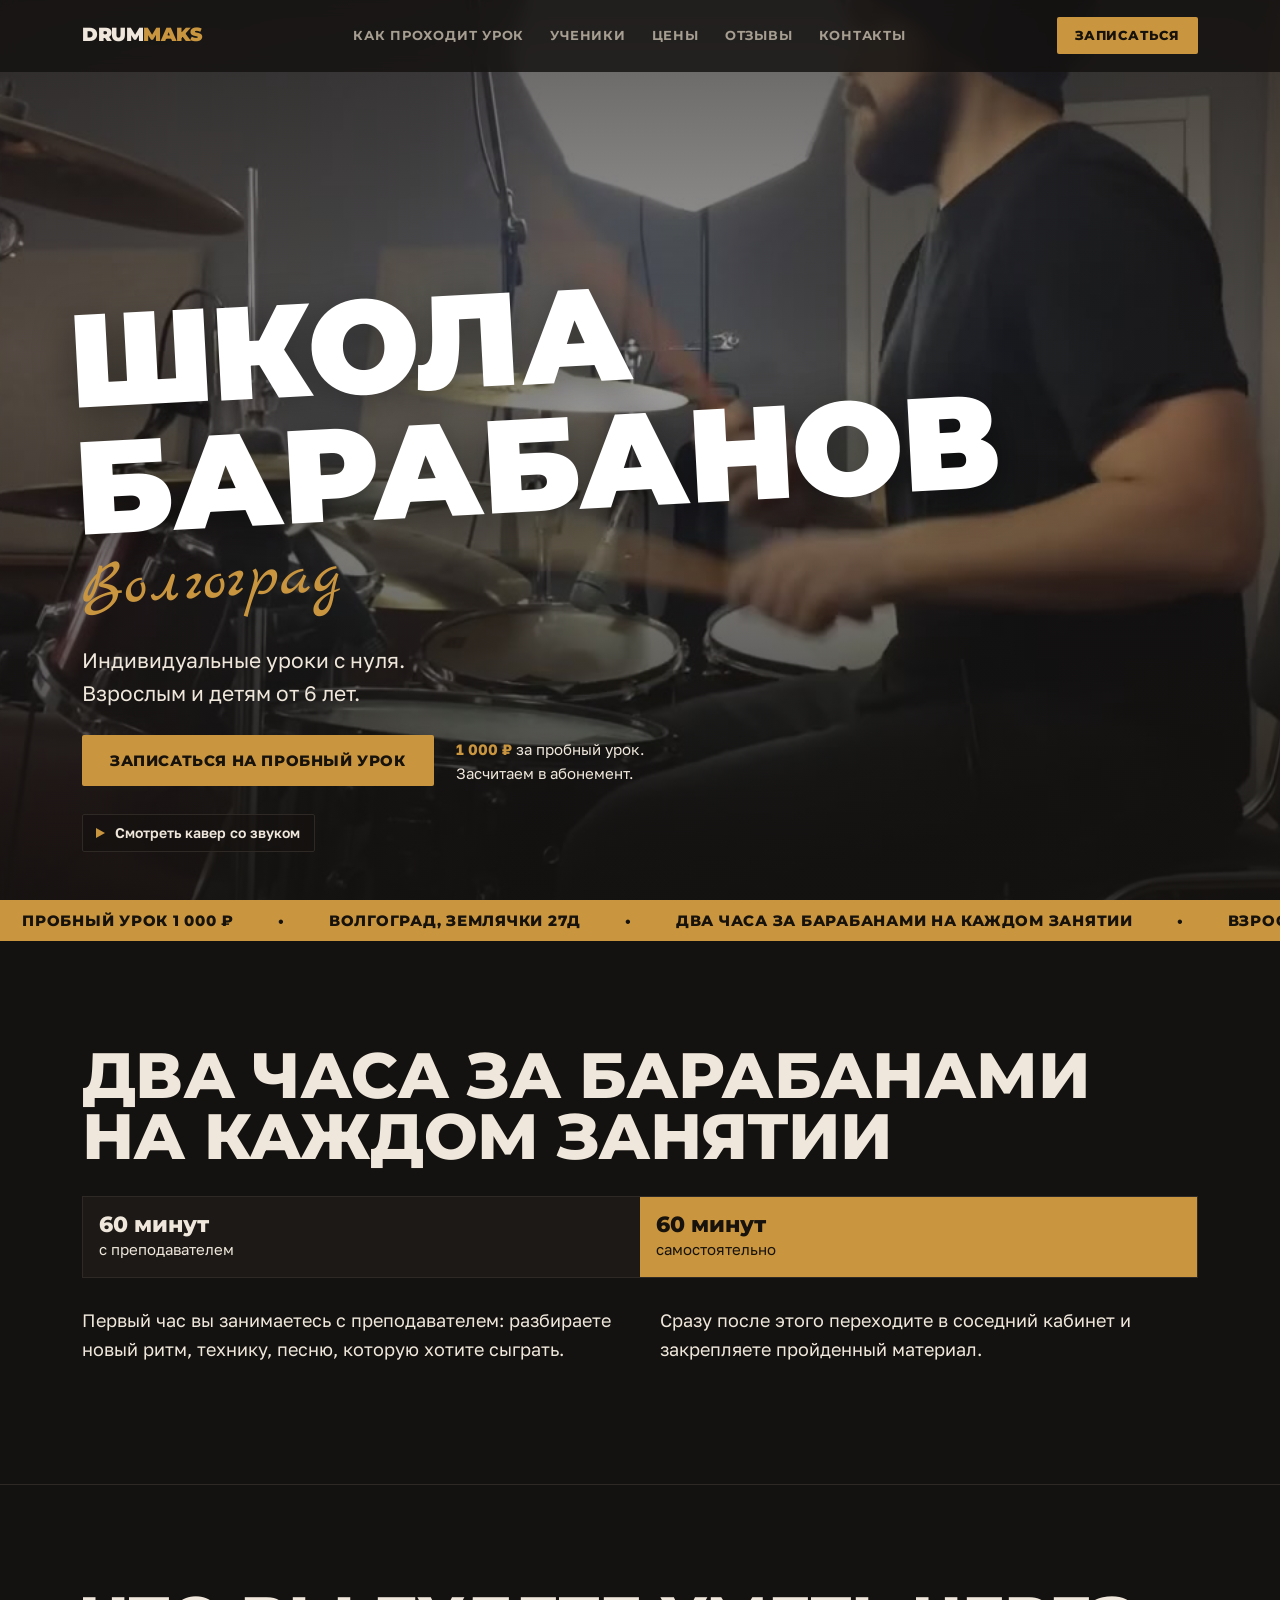
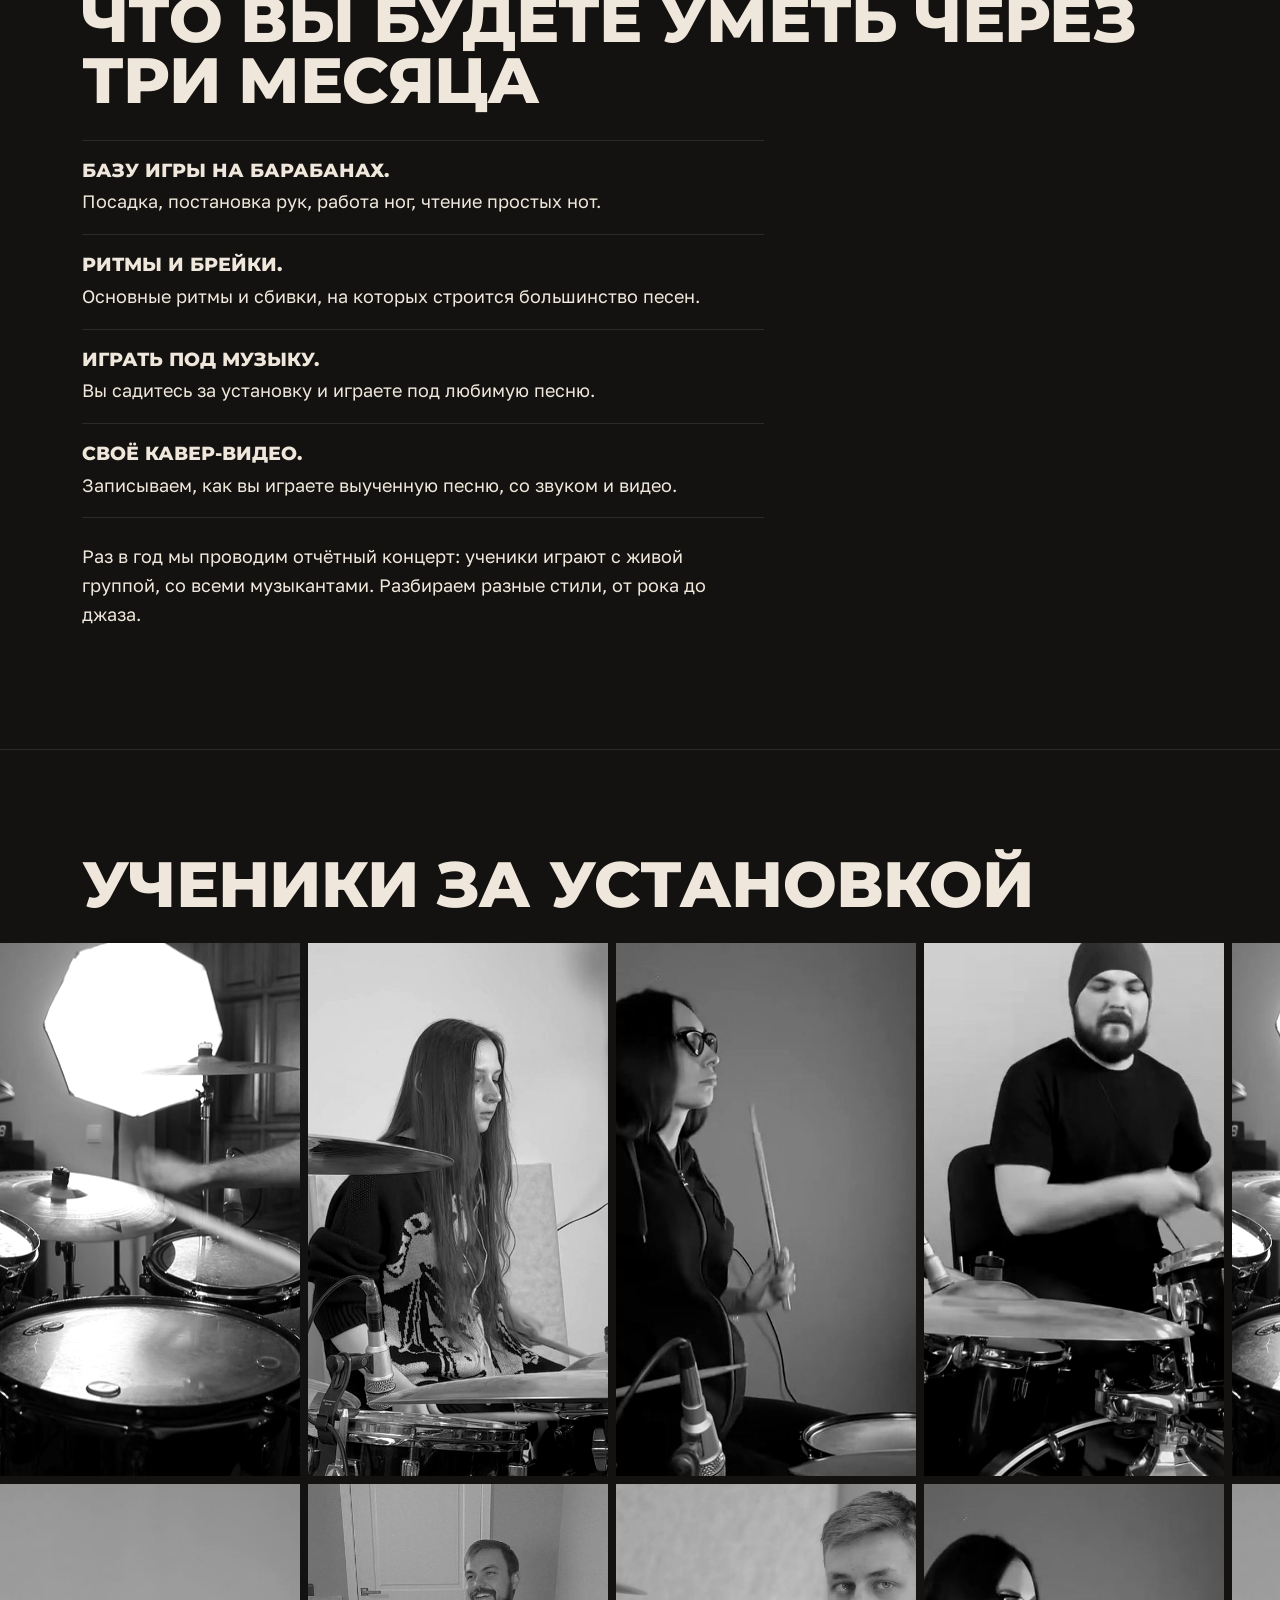
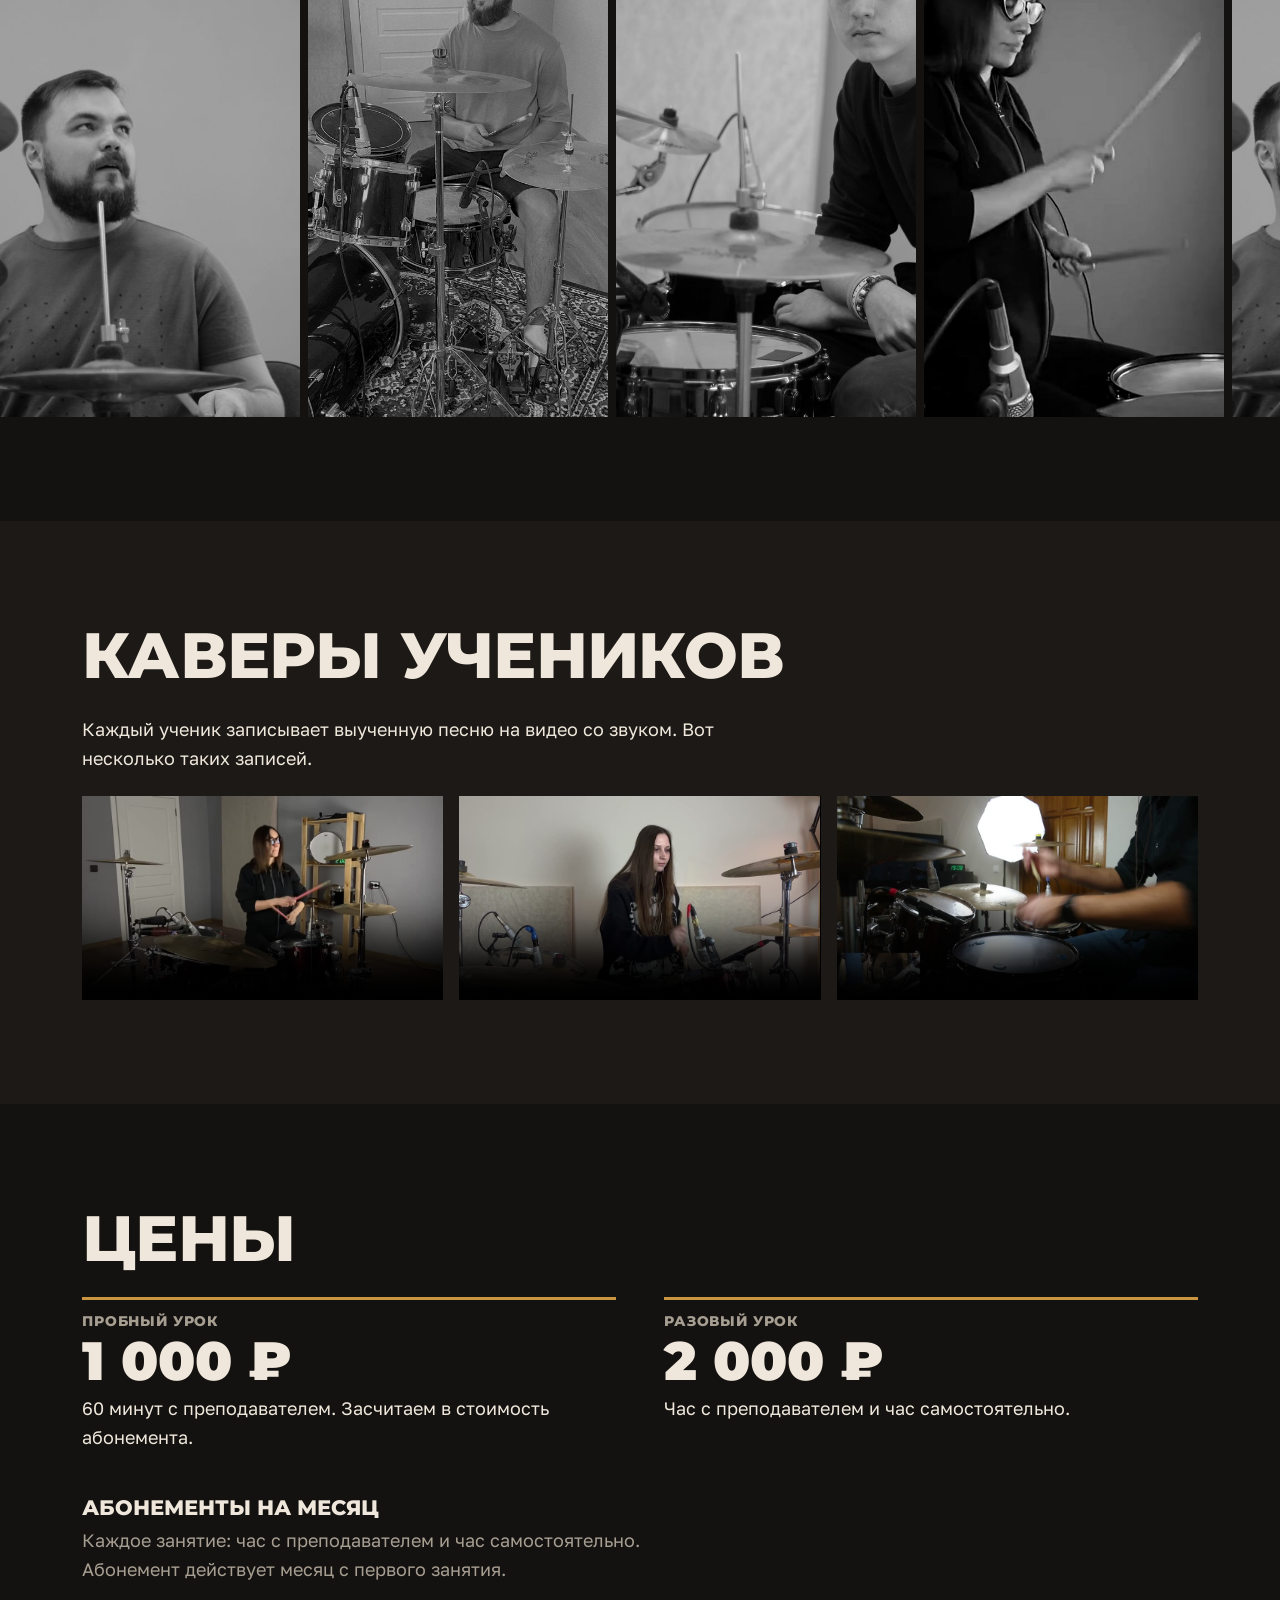
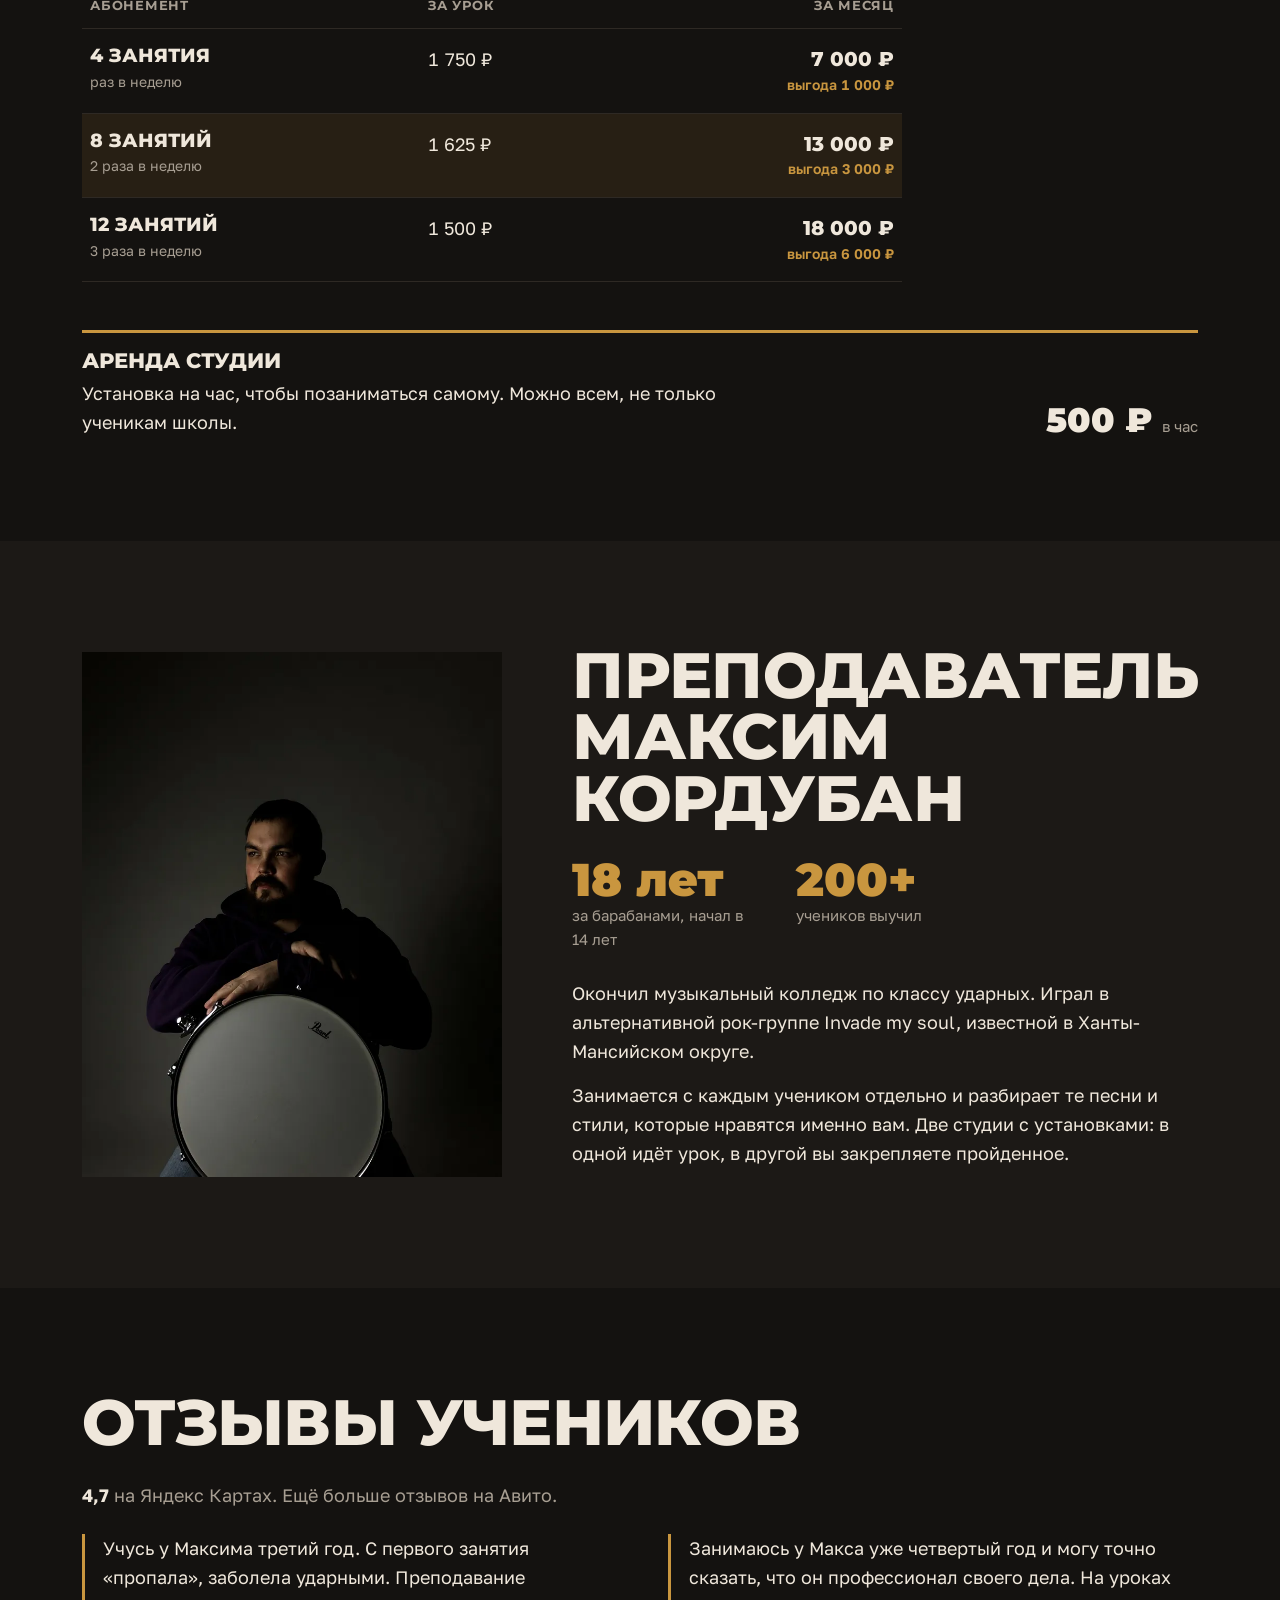
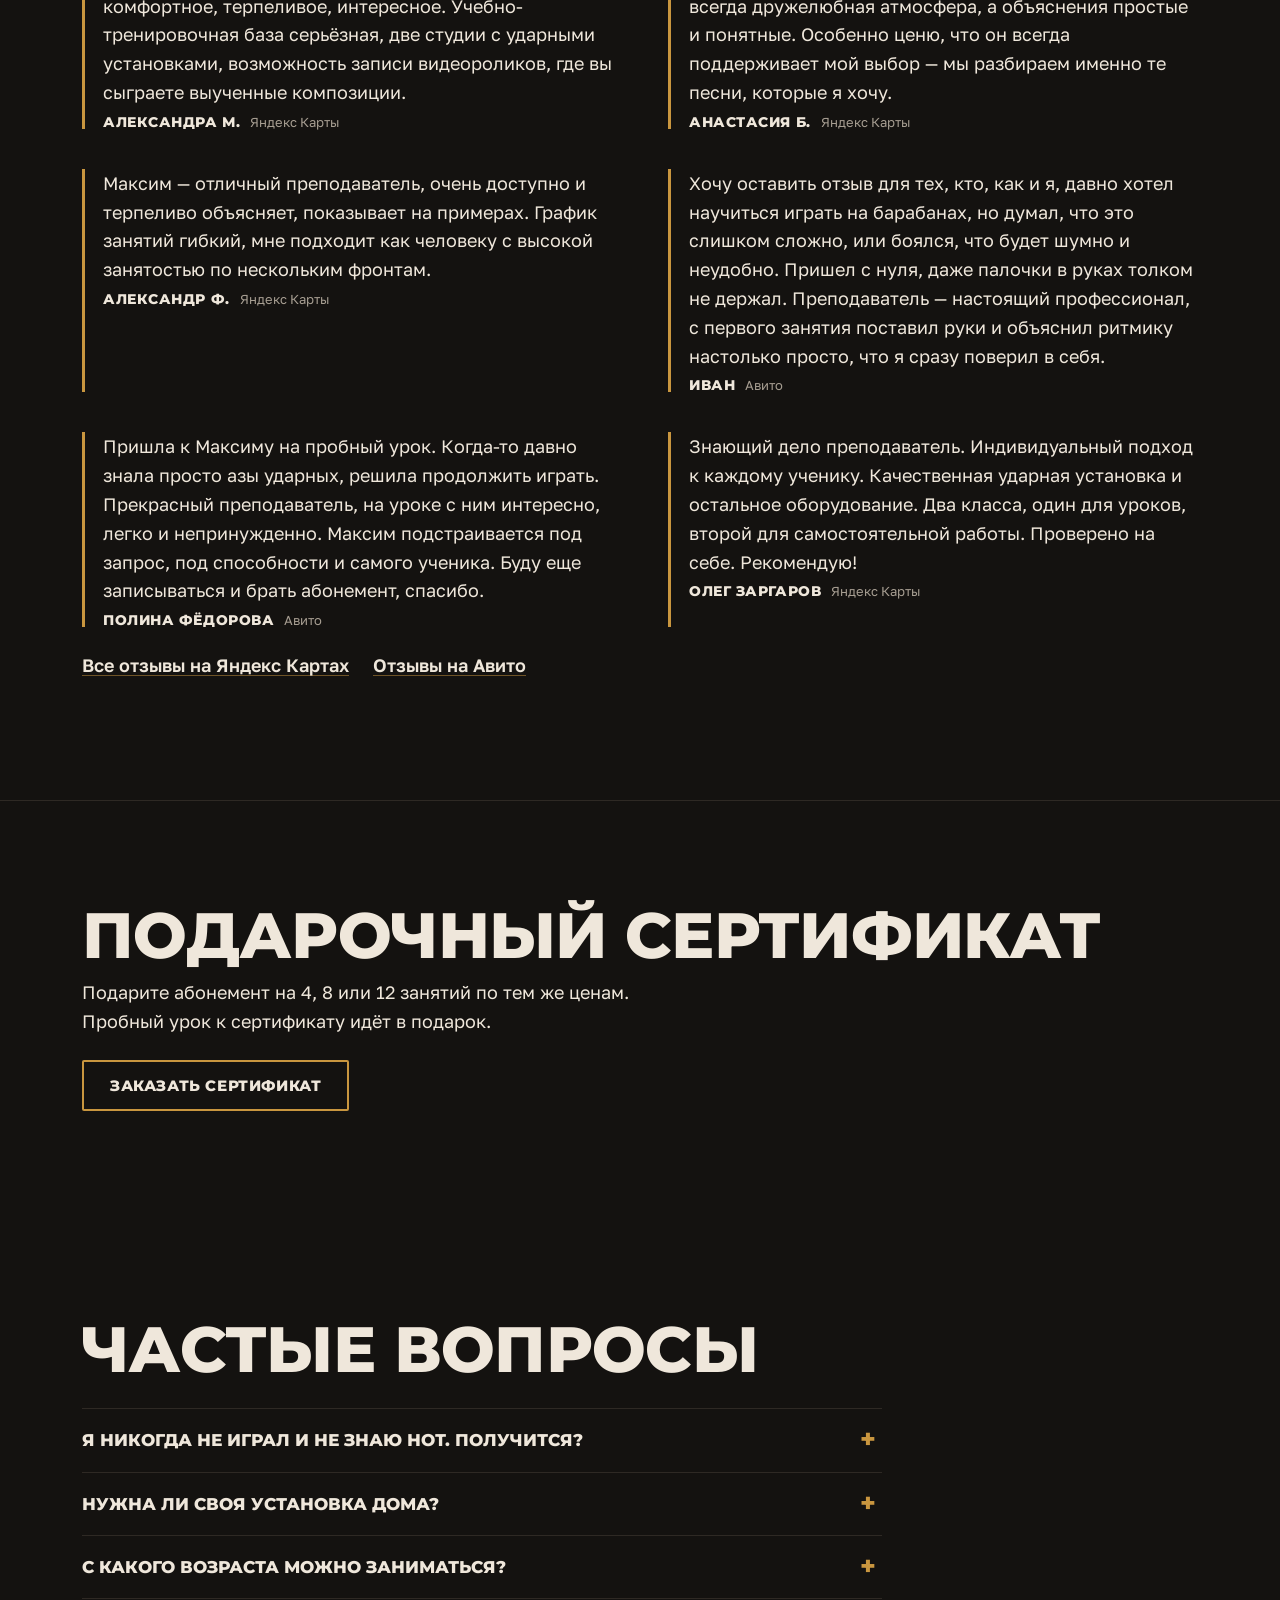
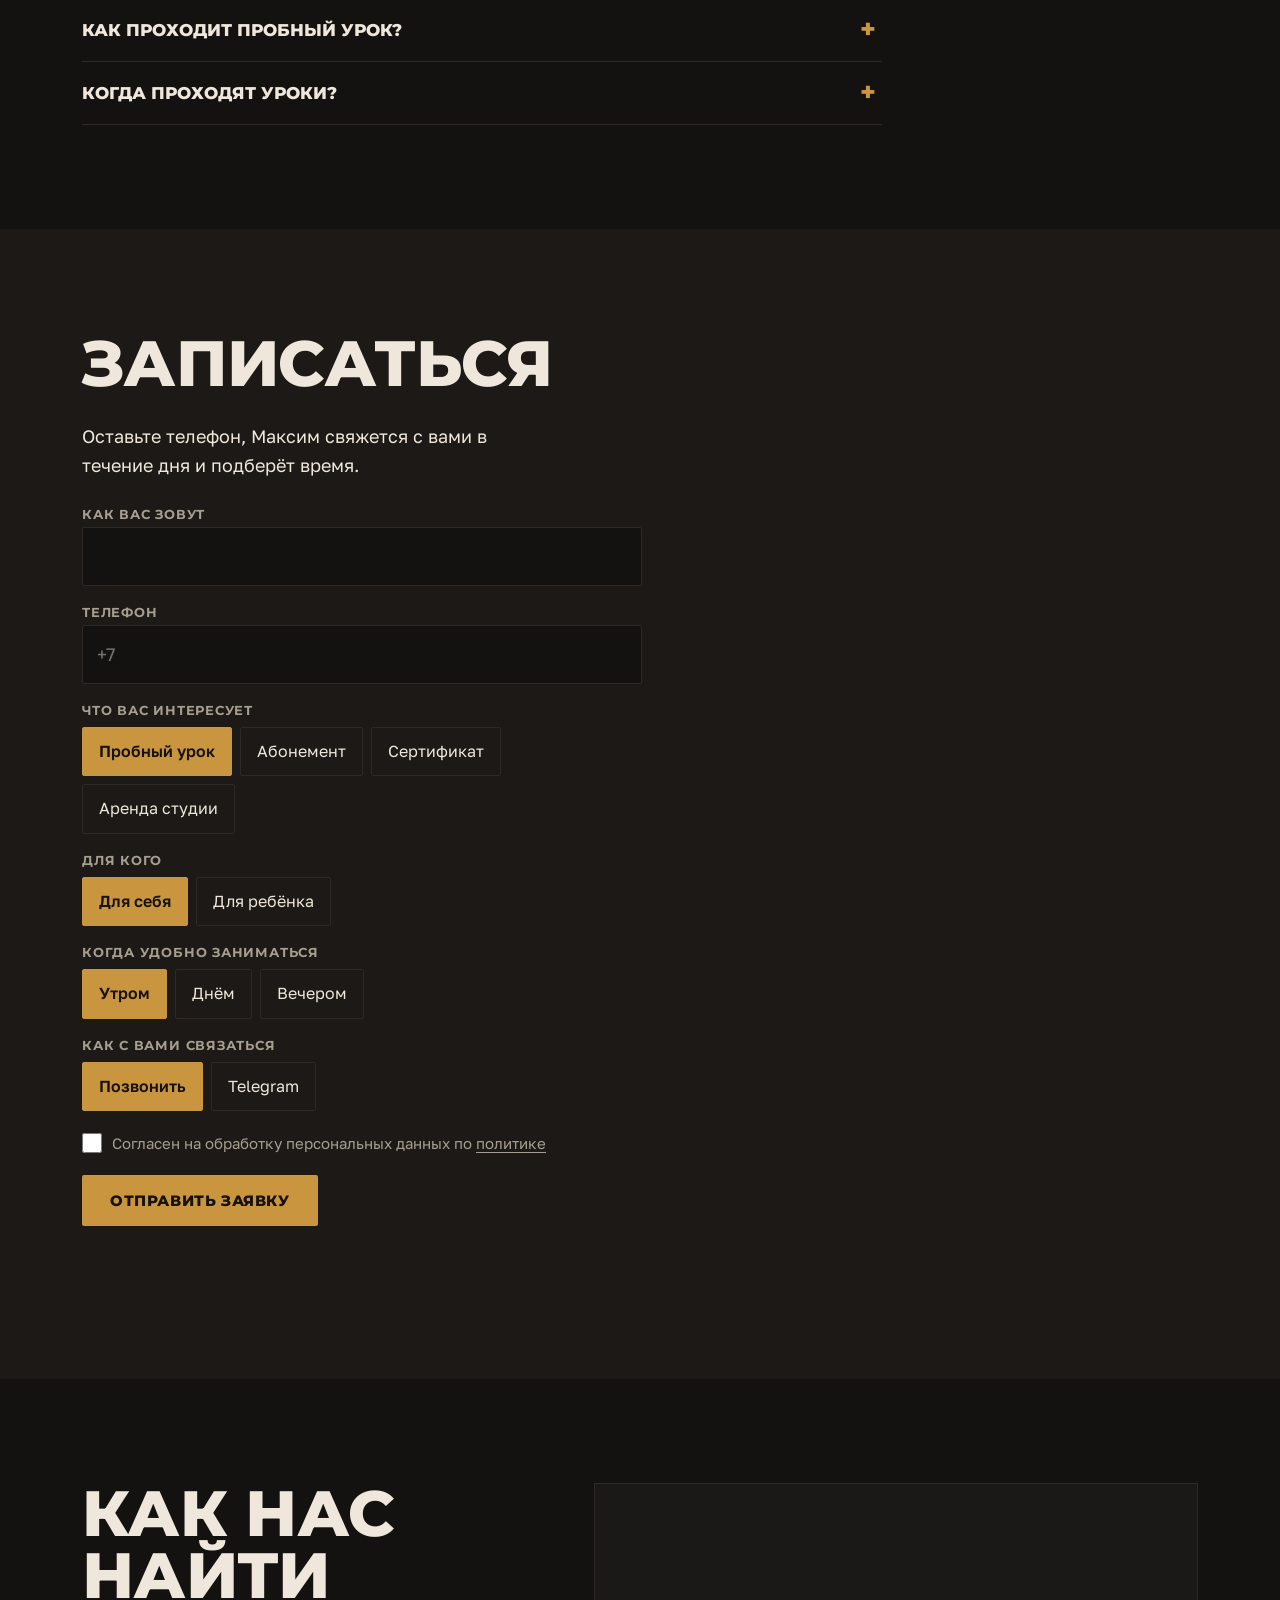
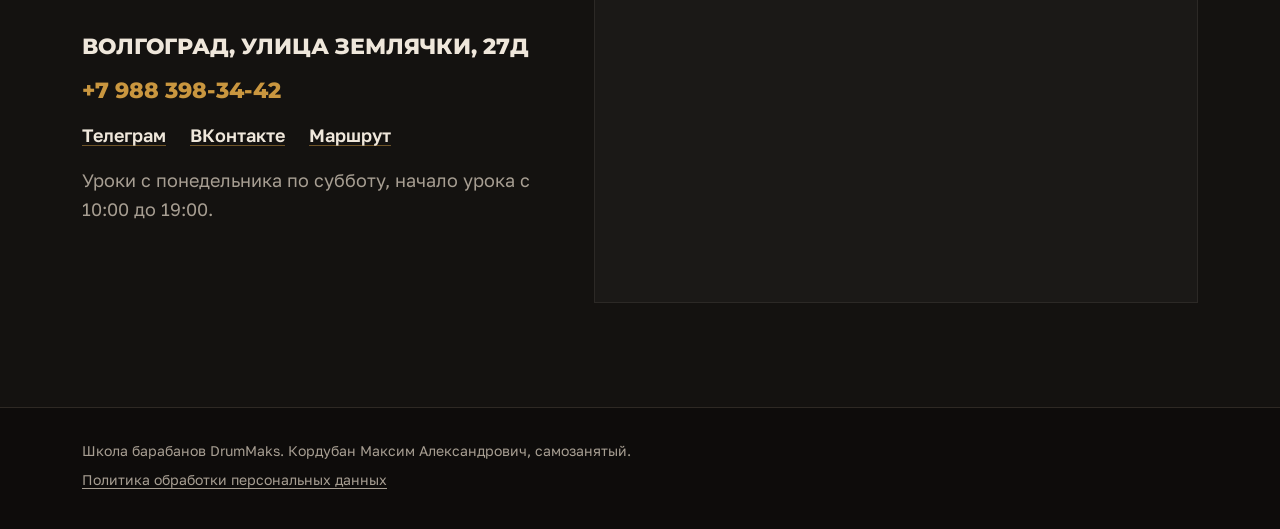
==== commit 165d525d: "Убраны интерактивная установка и нотная запись, раздел про урок сокращён Установка и ноты убраны со " ====
--- a/index.html
+++ b/index.html
@@ -95,94 +95,10 @@
 <section class="sec reveal" id="urok">
   <div class="wrap">
     <h2>Два часа за барабанами на каждом занятии</h2>
-<svg class="groove" viewBox="0 0 560 96" role="img" aria-label="Нотная запись простого рок-ритма: хай-хэт восьмыми, малый барабан на вторую и четвёртую долю, бочка на первую и третью">
-<line class="st" x1="6" x2="554" y1="30" y2="30"/>
-<line class="st" x1="6" x2="554" y1="42" y2="42"/>
-<line class="st" x1="6" x2="554" y1="54" y2="54"/>
-<line class="st" x1="6" x2="554" y1="66" y2="66"/>
-<line class="st" x1="6" x2="554" y1="78" y2="78"/>
-<rect class="clef" x="16" y="42" width="5" height="24"/><rect class="clef" x="25" y="42" width="5" height="24"/>
-<g class="n" style="--i:0"><path class="x" d="M57 19L67 29M67 19L57 29"/><ellipse cx="62" cy="72" rx="6.2" ry="4.6" transform="rotate(-20 62 72)"/><line class="stem" x1="67" x2="67" y1="72" y2="4"/></g>
-<g class="n" style="--i:1"><path class="x" d="M85 19L95 29M95 19L85 29"/><line class="stem" x1="95" x2="95" y1="24" y2="4"/></g>
-<g class="n" style="--i:2"><path class="x" d="M113 19L123 29M123 19L113 29"/><ellipse cx="118" cy="48" rx="6.2" ry="4.6" transform="rotate(-20 118 48)"/><line class="stem" x1="123" x2="123" y1="48" y2="4"/></g>
-<g class="n" style="--i:3"><path class="x" d="M141 19L151 29M151 19L141 29"/><line class="stem" x1="151" x2="151" y1="24" y2="4"/></g>
-<g class="n" style="--i:4"><path class="x" d="M169 19L179 29M179 19L169 29"/><ellipse cx="174" cy="72" rx="6.2" ry="4.6" transform="rotate(-20 174 72)"/><line class="stem" x1="179" x2="179" y1="72" y2="4"/></g>
-<g class="n" style="--i:5"><path class="x" d="M197 19L207 29M207 19L197 29"/><line class="stem" x1="207" x2="207" y1="24" y2="4"/></g>
-<g class="n" style="--i:6"><path class="x" d="M225 19L235 29M235 19L225 29"/><ellipse cx="230" cy="48" rx="6.2" ry="4.6" transform="rotate(-20 230 48)"/><line class="stem" x1="235" x2="235" y1="48" y2="4"/></g>
-<g class="n" style="--i:7"><path class="x" d="M253 19L263 29M263 19L253 29"/><line class="stem" x1="263" x2="263" y1="24" y2="4"/></g>
-<rect class="beam" x="67" y="3" width="29" height="5"/>
-<rect class="beam" x="123" y="3" width="29" height="5"/>
-<rect class="beam" x="179" y="3" width="29" height="5"/>
-<rect class="beam" x="235" y="3" width="29" height="5"/>
-<line class="st bar" x1="280" x2="280" y1="30" y2="78"/>
-<g class="n" style="--i:8"><path class="x" d="M305 19L315 29M315 19L305 29"/><ellipse cx="310" cy="72" rx="6.2" ry="4.6" transform="rotate(-20 310 72)"/><line class="stem" x1="315" x2="315" y1="72" y2="4"/></g>
-<g class="n" style="--i:9"><path class="x" d="M333 19L343 29M343 19L333 29"/><line class="stem" x1="343" x2="343" y1="24" y2="4"/></g>
-<g class="n" style="--i:10"><path class="x" d="M361 19L371 29M371 19L361 29"/><ellipse cx="366" cy="48" rx="6.2" ry="4.6" transform="rotate(-20 366 48)"/><line class="stem" x1="371" x2="371" y1="48" y2="4"/></g>
-<g class="n" style="--i:11"><path class="x" d="M389 19L399 29M399 19L389 29"/><line class="stem" x1="399" x2="399" y1="24" y2="4"/></g>
-<g class="n" style="--i:12"><path class="x" d="M417 19L427 29M427 19L417 29"/><ellipse cx="422" cy="72" rx="6.2" ry="4.6" transform="rotate(-20 422 72)"/><line class="stem" x1="427" x2="427" y1="72" y2="4"/></g>
-<g class="n" style="--i:13"><path class="x" d="M445 19L455 29M455 19L445 29"/><ellipse cx="450" cy="72" rx="6.2" ry="4.6" transform="rotate(-20 450 72)"/><line class="stem" x1="455" x2="455" y1="72" y2="4"/></g>
-<g class="n" style="--i:14"><path class="x" d="M473 19L483 29M483 19L473 29"/><ellipse cx="478" cy="48" rx="6.2" ry="4.6" transform="rotate(-20 478 48)"/><line class="stem" x1="483" x2="483" y1="48" y2="4"/></g>
-<g class="n" style="--i:15"><path class="x" d="M501 19L511 29M511 19L501 29"/><line class="stem" x1="511" x2="511" y1="24" y2="4"/></g>
-<rect class="beam" x="315" y="3" width="29" height="5"/>
-<rect class="beam" x="371" y="3" width="29" height="5"/>
-<rect class="beam" x="427" y="3" width="29" height="5"/>
-<rect class="beam" x="483" y="3" width="29" height="5"/>
-<line class="st bar" x1="528" x2="528" y1="30" y2="78"/>
-<rect class="clef" x="532" y="30" width="5" height="48"/>
-</svg>
     <div class="timeline" aria-hidden="true">
       <div class="timeline__part timeline__part--teacher"><span>60 минут</span>с преподавателем</div>
       <div class="timeline__part timeline__part--self"><span>60 минут</span>самостоятельно</div>
     </div>
-    <div class="kit">
-      <p class="kit__lead">Попробуйте установку прямо здесь: нажимайте на барабаны и тарелки мышкой, пальцем или клавишами. От удара барабан вздрагивает, тарелка качается.</p>
-      <div class="kit__scene">
-        <!-- Фото установки: unsplash.com/photos/vJVOIP3foBM, лицензия Unsplash (свободно, в том числе для коммерции, без указания автора). Логотипы производителя затёрты. -->
-        <div class="kit__foto">
-          <picture>
-            <source srcset="media/ustanovka.webp" type="image/webp">
-            <img class="kit__base" src="media/ustanovka.jpg" width="1400" height="939" loading="lazy"
-                 alt="Ударная установка: бочка, малый барабан, три навесных тома, напольный том, хай-хэт и три тарелки">
-          </picture>
-
-          <div class="kit__sloi" aria-hidden="true">
-            <div class="kit__part" data-part="t1" style="--x:40.5%;--y:32.1%;--rx:8.9%;--ry:10.5%"></div>
-            <div class="kit__part" data-part="t2" style="--x:56.6%;--y:31.9%;--rx:6.6%;--ry:9.8%"></div>
-            <div class="kit__part" data-part="t3" style="--x:70.9%;--y:30.6%;--rx:6.4%;--ry:9.5%"></div>
-            <div class="kit__part" data-part="ft" style="--x:28.9%;--y:54.9%;--rx:11.8%;--ry:13.2%"></div>
-            <div class="kit__part" data-part="sn" style="--x:58.7%;--y:44.1%;--rx:6.4%;--ry:6.9%"></div>
-            <div class="kit__part" data-part="bd" style="--x:49.7%;--y:73.0%;--rx:15.1%;--ry:22.5%"></div>
-            <div class="kit__part kit__part--cym" data-part="cr" style="--x:30.6%;--y:10.3%;--rx:12.6%;--ry:6.8%"></div>
-            <div class="kit__part kit__part--cym" data-part="ch" style="--x:13.8%;--y:19.1%;--rx:10.6%;--ry:5.3%"></div>
-            <div class="kit__part kit__part--cym" data-part="sp" style="--x:20.4%;--y:28.4%;--rx:10.9%;--ry:3.8%"></div>
-            <div class="kit__part kit__part--cym" data-part="rd" style="--x:81.9%;--y:8.3%;--rx:10.9%;--ry:6.2%"></div>
-            <div class="kit__part kit__part--cym" data-part="hh" style="--x:85.2%;--y:27.9%;--rx:9.5%;--ry:3.7%"></div>
-          </div>
-
-          <button class="kit__zona" type="button" data-drum="t1" style="--x:40.5%;--y:32.1%;--rx:8.9%;--ry:10.5%" aria-label="Первый том"><span class="kit__key">J</span></button>
-          <button class="kit__zona" type="button" data-drum="t2" style="--x:56.6%;--y:31.9%;--rx:6.6%;--ry:9.8%" aria-label="Второй том"><span class="kit__key">K</span></button>
-          <button class="kit__zona" type="button" data-drum="t3" style="--x:70.9%;--y:30.6%;--rx:6.4%;--ry:9.5%" aria-label="Третий том"><span class="kit__key">L</span></button>
-          <button class="kit__zona" type="button" data-drum="ft" style="--x:28.9%;--y:54.9%;--rx:11.8%;--ry:13.2%" aria-label="Напольный том"><span class="kit__key">;</span></button>
-          <button class="kit__zona" type="button" data-drum="sn" style="--x:58.7%;--y:44.1%;--rx:6.4%;--ry:6.9%" aria-label="Малый барабан"><span class="kit__key">F</span></button>
-          <button class="kit__zona" type="button" data-drum="bd" style="--x:49.7%;--y:73.0%;--rx:15.1%;--ry:22.5%" aria-label="Бочка"><span class="kit__key">пробел</span></button>
-          <button class="kit__zona kit__zona--cym" type="button" data-drum="cr" style="--x:30.6%;--y:10.3%;--rx:11.8%;--ry:5.4%" aria-label="Крэш"><span class="kit__key">A</span></button>
-          <button class="kit__zona kit__zona--cym" type="button" data-drum="ch" style="--x:13.8%;--y:19.1%;--rx:9.9%;--ry:4.1%" aria-label="Чайна"><span class="kit__key">W</span></button>
-          <button class="kit__zona kit__zona--cym" type="button" data-drum="sp" style="--x:20.4%;--y:28.4%;--rx:10.2%;--ry:2.7%" aria-label="Сплэш"><span class="kit__key">Q</span></button>
-          <button class="kit__zona kit__zona--cym" type="button" data-drum="rd" style="--x:81.9%;--y:8.3%;--rx:10.2%;--ry:4.9%" aria-label="Райд"><span class="kit__key">G</span></button>
-          <button class="kit__zona kit__zona--cym" type="button" data-drum="hh" style="--x:85.2%;--y:27.9%;--rx:8.9%;--ry:2.7%" aria-label="Хай-хэт"><span class="kit__key">S</span></button>
-        </div>
-      </div>
-
-      <div class="kit__panel">
-        <button class="pads__play" type="button" id="beat" aria-pressed="false">Включить ритм</button>
-        <button class="kit__keys" type="button" aria-pressed="false">Показать клавиши</button>
-      </div>
-
-      <p class="kit__legend">Пробел — бочка, клавиша D открывает хай-хэт. Русская раскладка тоже работает.</p>
-
-      <p class="kit__how">Бочка держит счёт на «раз» и «три», малый отвечает на «два» и «четыре», хай-хэт отстукивает между ними ровными восьмыми. Начните с этих трёх, томы и тарелки добавляйте в конце такта. Кнопка «Включить ритм» играет тот же рисунок, что записан нотами выше: попробуйте попасть в него.</p>
-    </div>
-
     <div class="cols">
       <p>Первый час вы занимаетесь с преподавателем: разбираете новый ритм, технику, песню, которую хотите сыграть.</p>
       <p>Сразу после этого переходите в соседний кабинет и закрепляете пройденный материал.</p>
@@ -446,7 +362,7 @@
       <p class="contacts__addr">Волгоград, улица Землячки, 27Д</p>
       <p><a href="tel:+79883983442">+7 988 398-34-42</a></p>
       <p class="links">
-        <a href="https://t.me/+79883983442" target="_blank" rel="noopener">Телеграм</a>
+        <a href="https://t.me/drummaks" target="_blank" rel="noopener">Телеграм</a>
         <a href="https://vk.ru/school_drummaks" target="_blank" rel="noopener">ВКонтакте</a>
         <a href="https://yandex.ru/maps/org/242886446427/" target="_blank" rel="noopener">Маршрут</a>
       </p>
@@ -479,6 +395,5 @@
 </dialog>
 
 <script src="script.js"></script>
-<script src="beat.js" defer></script>
 </body>
 </html>
--- a/styles.css
+++ b/styles.css
@@ -100,8 +100,6 @@
 .hero__price { margin: 0; font-size: 15px; max-width: 26ch; }
 .hero__price b { color: var(--bronza); }
 .hero__bottom { display: flex; flex-wrap: wrap; gap: 12px 24px; align-items: center; margin-top: 28px; font-size: 14px; }
-.hero__rating { color: var(--svet); }
-.hero__rating b { color: var(--bronza); font-size: 16px; }
 .hero__sound {
   background: rgba(20,18,16,.6); color: var(--svet); border: 1px solid var(--linia);
   font: 600 14px/1 var(--shrift); border-radius: 2px; padding: 11px 14px 11px 32px; cursor: pointer; position: relative;
@@ -268,16 +266,6 @@
 .player::backdrop { background: rgba(10, 9, 8, .9); }
 .player video { display: block; width: 100%; max-height: 80vh; }
 .player__close { position: absolute; right: 0; top: -44px; width: 40px; height: 40px; border: 0; background: none; color: #fff; font-size: 34px; line-height: 1; cursor: pointer; }
-
-/* Нотная запись ритма */
-.groove { display: block; width: 100%; max-width: 620px; height: auto; margin: 14px 0 32px; overflow: visible; }
-.groove .st { stroke: var(--linia); stroke-width: 1.5; }
-.groove .st.bar { stroke: #4A423A; stroke-width: 2; }
-.groove .clef, .groove .beam { fill: #4A423A; }
-.groove .n { fill: var(--bronza); stroke: var(--bronza); }
-.groove .n .x { stroke-width: 2.4; stroke-linecap: round; fill: none; }
-.groove .n .stem { stroke-width: 1.6; }
-.groove .n ellipse { stroke: none; }
 
 /* Планшет и компьютер */
 @media (min-width: 760px) {
@@ -333,111 +321,6 @@
   @keyframes kap { 0%, 100% { transform: scaleY(.3); opacity: .5 } 50% { transform: scaleY(1); opacity: 1 } }
 }
 
-/* Установка, на которой можно поиграть: фото + куски того же фото, вырезанные по эллипсам */
-.kit { margin: 0 0 40px; }
-.kit__lead { font-weight: 600; margin-bottom: 14px; }
-.kit__scene {
-  position: relative;
-  margin-bottom: 18px;
-  border: 1px solid var(--linia);
-  border-radius: 4px;
-  overflow: hidden;
-  background: #0B0A09;
-}
-.kit__foto { position: relative; line-height: 0; }
-.kit__base { display: block; width: 100%; height: auto; }
-.kit__sloi { position: absolute; inset: 0; pointer-events: none; }
-
-.kit__part {
-  position: absolute; inset: 0;
-  background-image: url("media/ustanovka.jpg");
-  background-image: image-set(url("media/ustanovka.webp") type("image/webp"), url("media/ustanovka.jpg") type("image/jpeg"));
-  background-size: 100% 100%;
-  background-repeat: no-repeat;
-  clip-path: ellipse(var(--rx) var(--ry) at var(--x) var(--y));
-  transform-origin: var(--x) var(--y);
-}
-.kit__part.is-hit { animation: udar .26s ease-out; }
-/* Блик от удара: тёмный барабан от одной яркости почти не меняется, свет нужен свой */
-.kit__part::after {
-  content: ""; position: absolute; inset: 0; opacity: 0;
-  background: radial-gradient(ellipse var(--rx) var(--ry) at var(--x) var(--y),
-              rgba(255, 226, 170, .55), rgba(255, 226, 170, 0) 100%);
-}
-.kit__part.is-hit::after { animation: blik .4s ease-out; }
-@keyframes blik { 0% { opacity: 1; } 100% { opacity: 0; } }
-.kit__part--cym.is-hit { animation: kachanie .8s cubic-bezier(.25, .7, .3, 1); }
-@keyframes udar {
-  0% { transform: scale(1) translateY(0); filter: brightness(1.5); }
-  22% { transform: scale(1.035) translateY(.3%); }
-  55% { transform: scale(1.008) translateY(0); }
-  100% { transform: scale(1) translateY(0); filter: brightness(1); }
-}
-@keyframes kachanie {
-  0% { transform: rotate(0deg); filter: brightness(1.55); }
-  16% { transform: rotate(2.4deg); }
-  44% { transform: rotate(-1.7deg); }
-  70% { transform: rotate(.9deg); }
-  88% { transform: rotate(-.4deg); }
-  100% { transform: rotate(0deg); filter: brightness(1); }
-}
-@media (prefers-reduced-motion: reduce) {
-  .kit__part.is-hit, .kit__part--cym.is-hit { animation: vspyshka .3s ease-out; }
-  @keyframes vspyshka { 0% { filter: brightness(1.5); } 100% { filter: brightness(1); } }
-}
-
-.kit__zona {
-  position: absolute;
-  left: calc(var(--x) - var(--rx));
-  top: calc(var(--y) - var(--ry) * var(--zona, 1));
-  width: calc(var(--rx) * 2);
-  height: calc(var(--ry) * 2 * var(--zona, 1));
-  border: 0; border-radius: 50%; padding: 0;
-  background: transparent; color: var(--svet);
-  cursor: pointer;
-  display: grid; place-items: center;
-  -webkit-tap-highlight-color: transparent;
-}
-.kit__zona--cym { --zona: 2.6; }
-.kit__zona:focus-visible { outline: 3px solid var(--bronza); outline-offset: 2px; }
-
-.kit__key {
-  font: 700 14px/1 var(--shrift);
-  color: #17120B;
-  background: rgba(224, 180, 97, .92);
-  border-radius: 20px;
-  padding: 4px 9px;
-  opacity: 0;
-  transition: opacity .2s;
-}
-.kit.is-keys .kit__key { opacity: 1; }
-
-.kit__panel { display: flex; flex-wrap: wrap; gap: 10px; margin-bottom: 16px; }
-.kit__how { color: var(--svet-2); font-size: 16px; max-width: 70ch; }
-.kit__legend { display: none; color: var(--svet-2); font-size: 15px; }
-.kit.is-keys .kit__legend { display: block; }
-
-.kit__keys {
-  background: transparent; color: var(--svet-2); border: 1px solid var(--linia); border-radius: 2px;
-  font: 800 14px/1 var(--zag); text-transform: uppercase; letter-spacing: .05em;
-  padding: 14px 22px; cursor: pointer; transition: border-color .2s, color .2s;
-}
-.kit__keys:hover { border-color: var(--bronza); color: var(--svet); }
-.kit__keys[aria-pressed="true"] { border-color: var(--bronza); color: var(--svet); }
-
-.pads__play {
-  background: transparent; color: var(--svet); border: 1px solid var(--bronza); border-radius: 2px;
-  font: 800 14px/1 var(--zag); text-transform: uppercase; letter-spacing: .05em;
-  padding: 14px 22px; cursor: pointer; transition: background .2s, color .2s;
-}
-.pads__play:hover { background: var(--bronza); color: #17120B; }
-.pads__play[aria-pressed="true"] { background: var(--bronza); color: #17120B; }
-
-@media (max-width: 599px) {
-  .kit__key { font-size: 12px; padding: 3px 7px; }
-  .kit__panel .pads__play, .kit__panel .kit__keys { flex: 1 1 100%; }
-}
-
 /* Кнопка «на раздел выше» */
 .vverh {
   position: fixed; right: 16px; bottom: 84px; z-index: 25;
@@ -455,10 +338,6 @@
 .vverh svg { width: 20px; height: 20px; display: block; }
 @media (min-width: 1024px) { .vverh { bottom: 28px; right: 28px; } }
 
-/* Нота, которая звучит прямо сейчас */
-.groove .n.is-on { fill: #FFE1A6; stroke: #FFE1A6; }
-.groove.is-playing .n { transition: fill .09s linear, stroke .09s linear; }
-
 /* Состояния наведения */
 .nav a { position: relative; }
 .nav a::after { content: ""; position: absolute; left: 0; right: 100%; bottom: -6px; height: 2px; background: var(--bronza); transition: right .25s; }
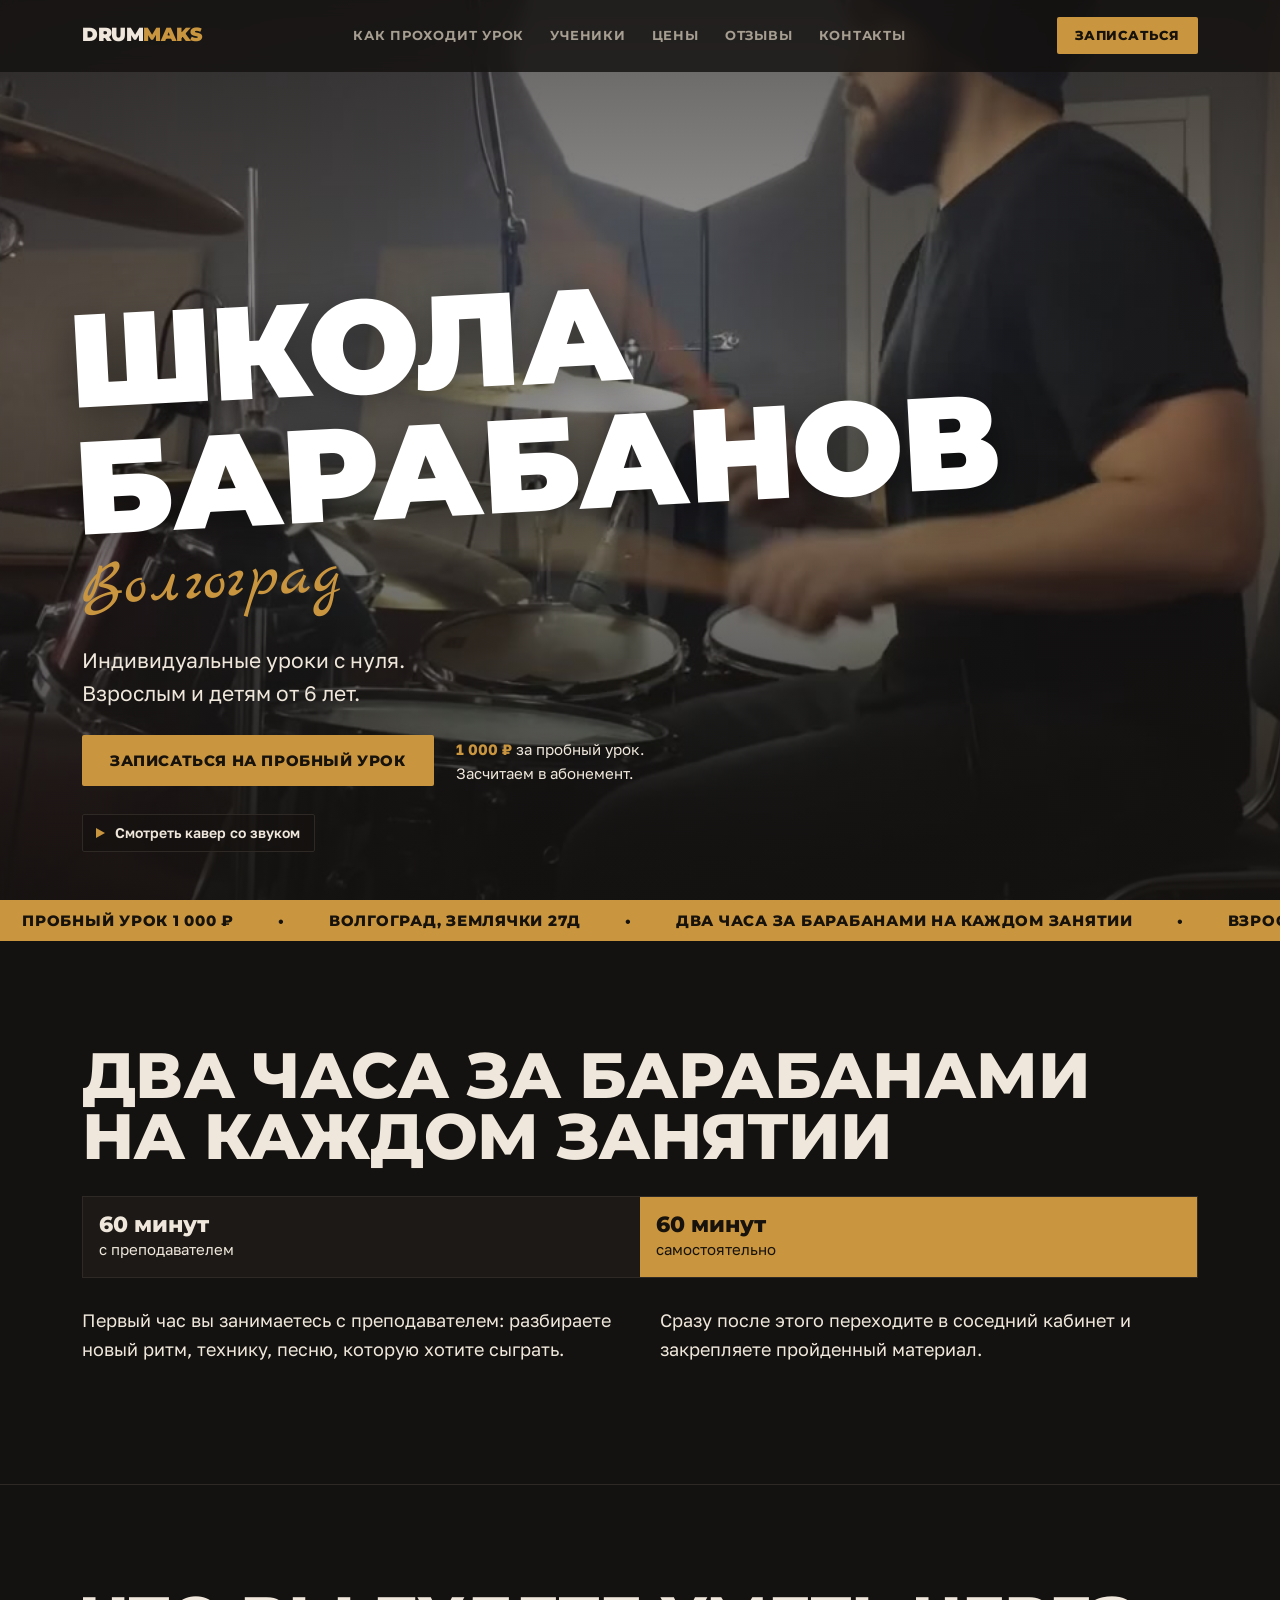
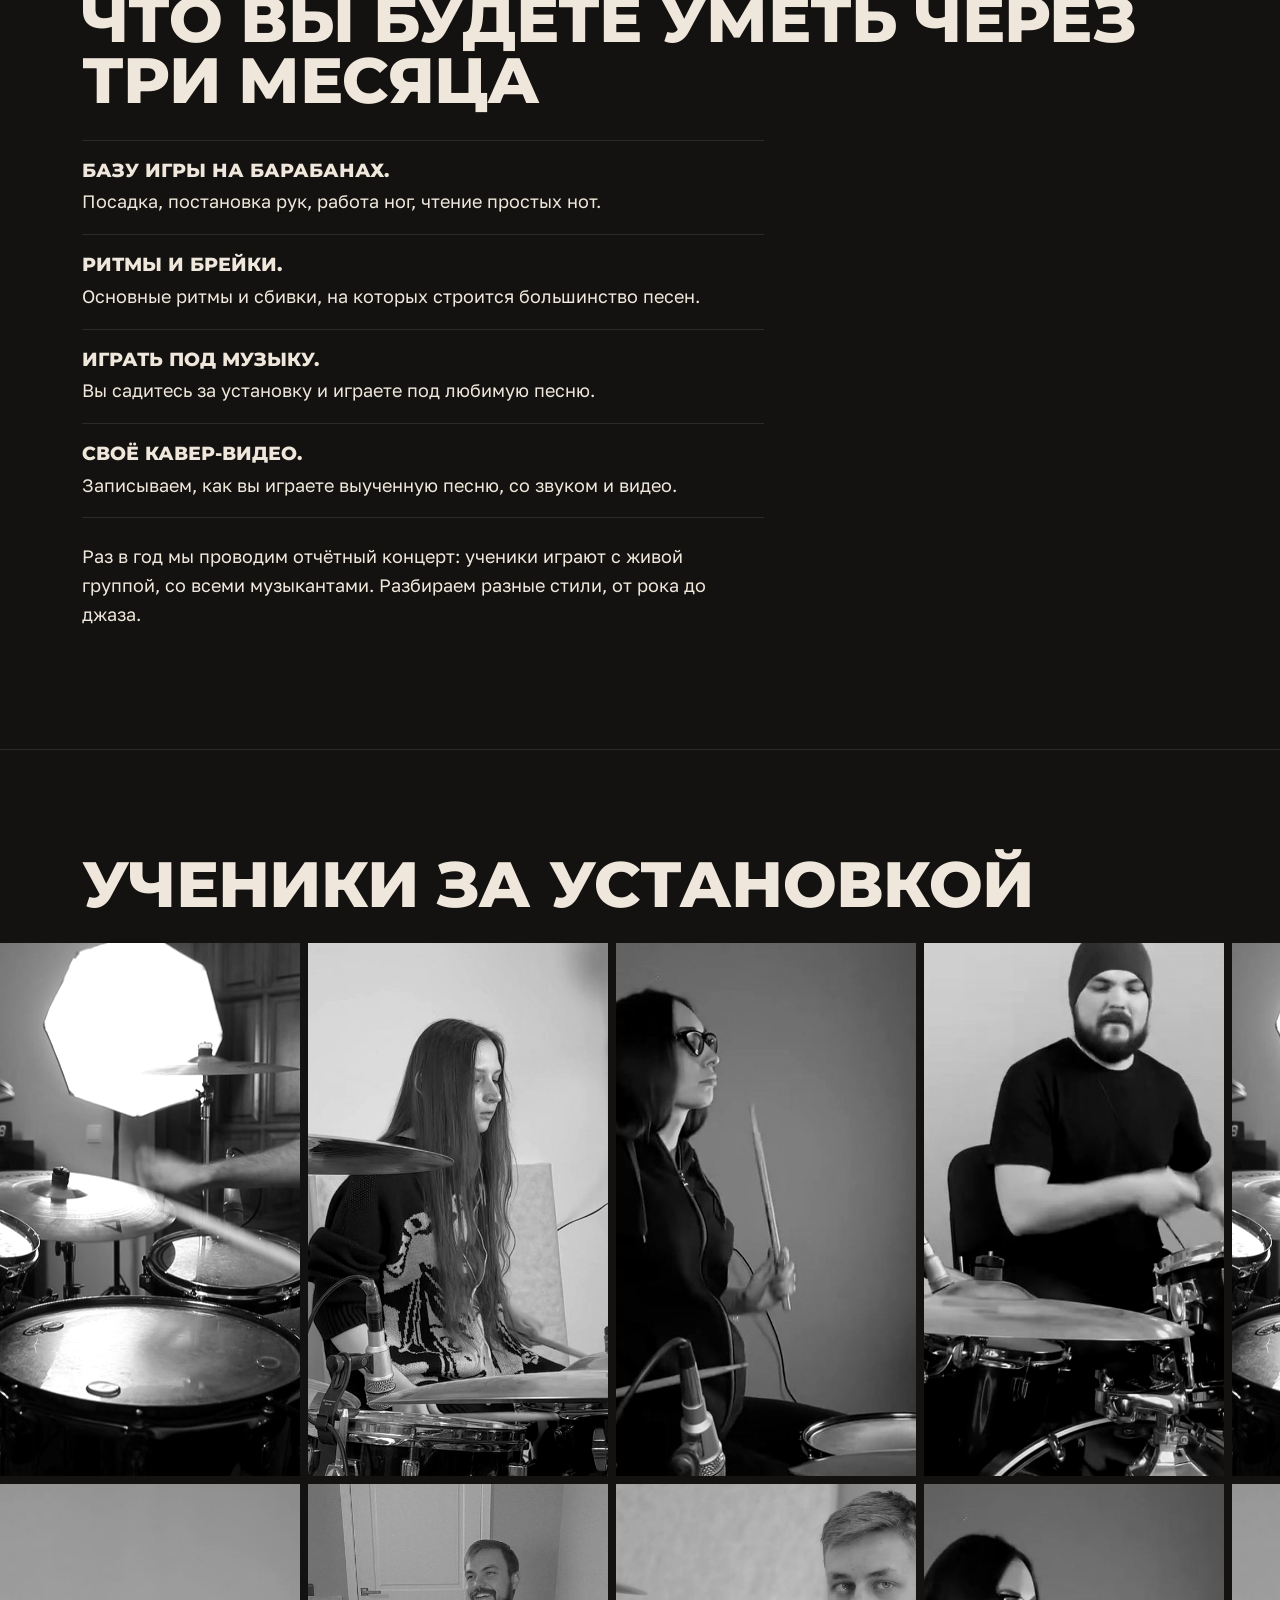
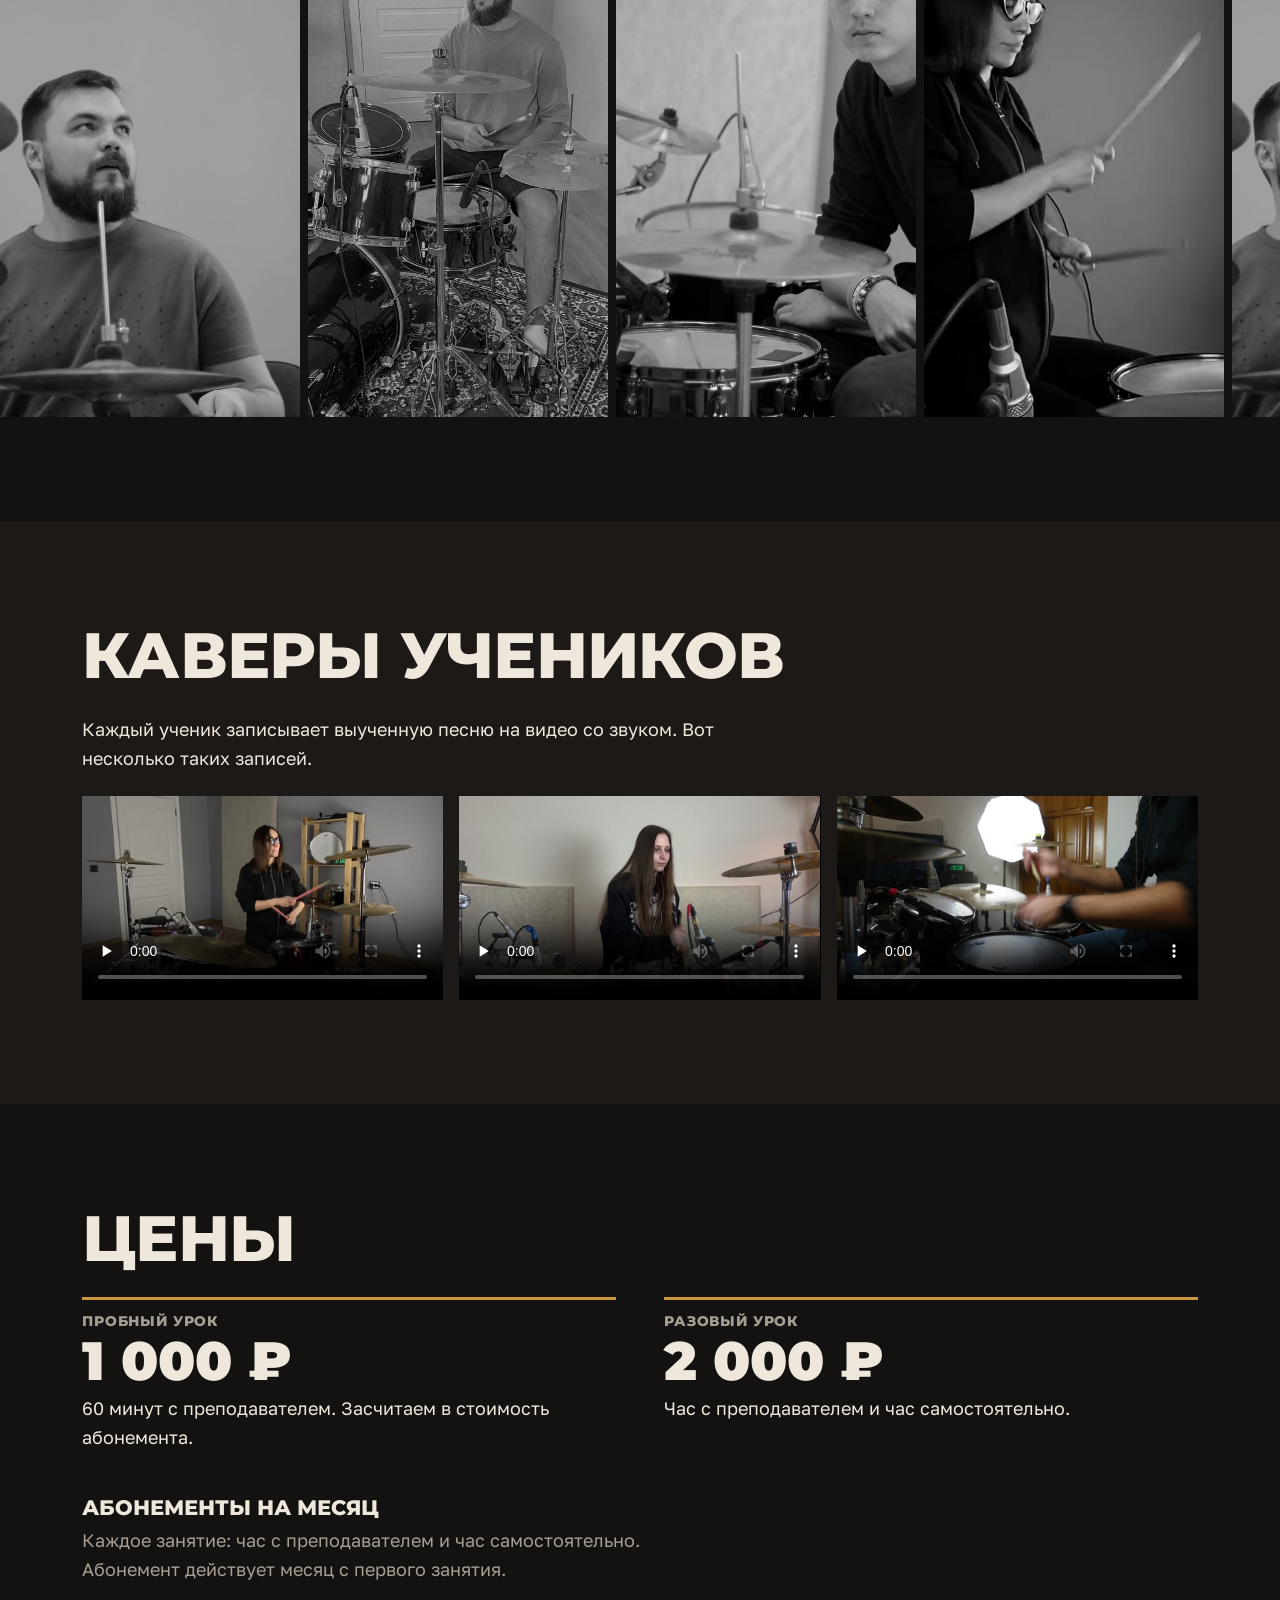
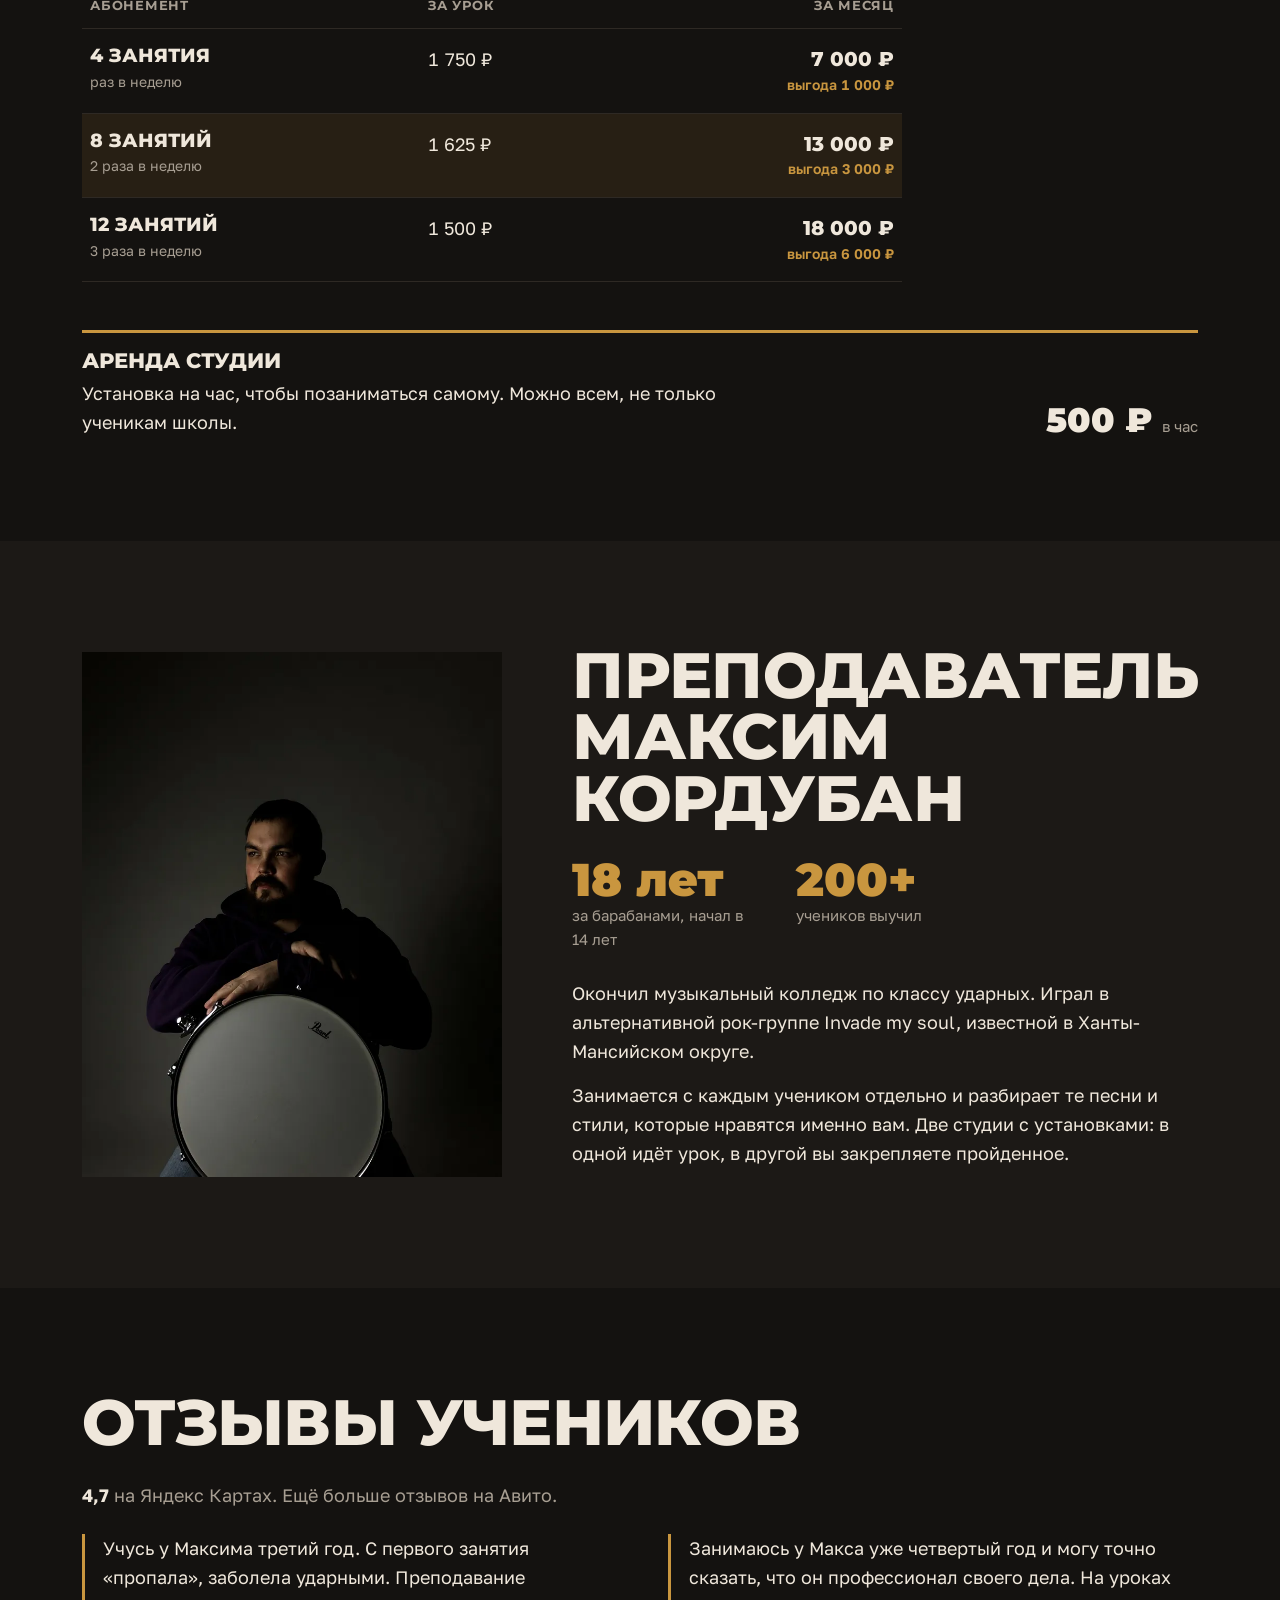
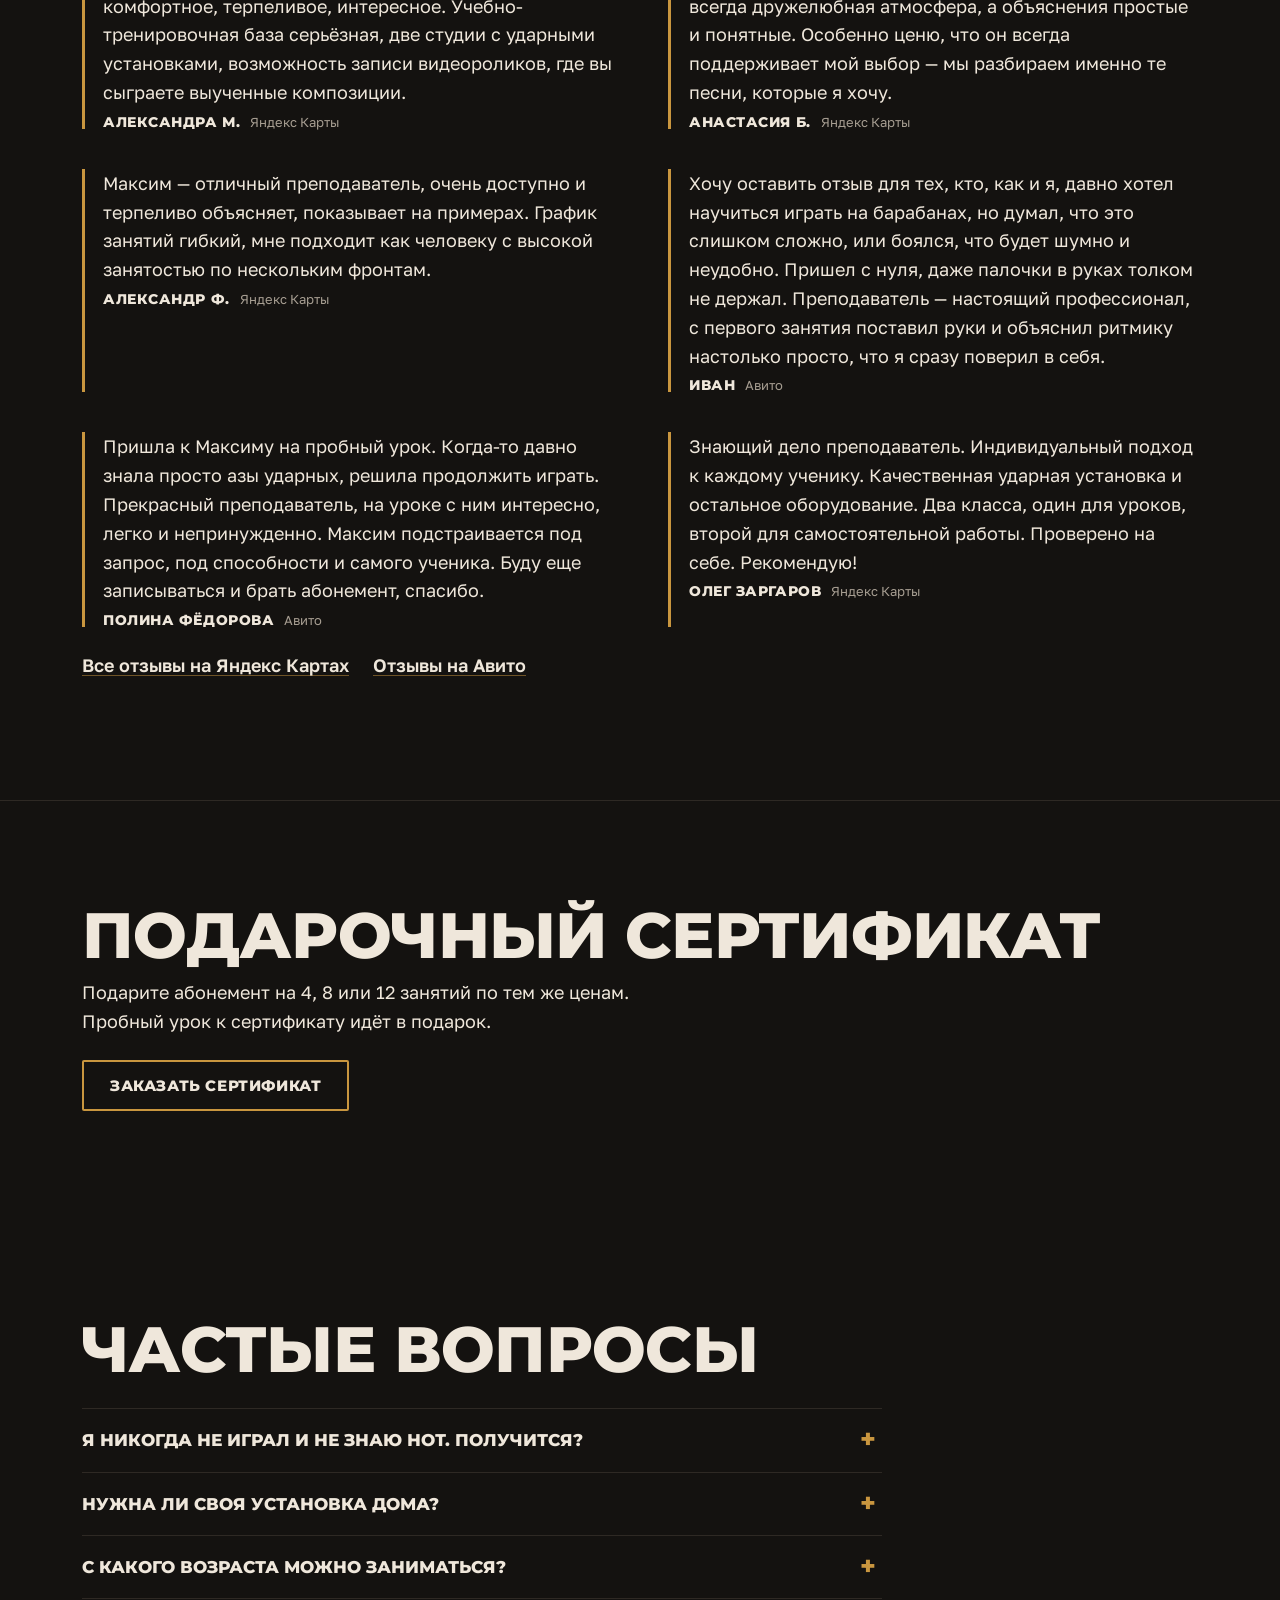
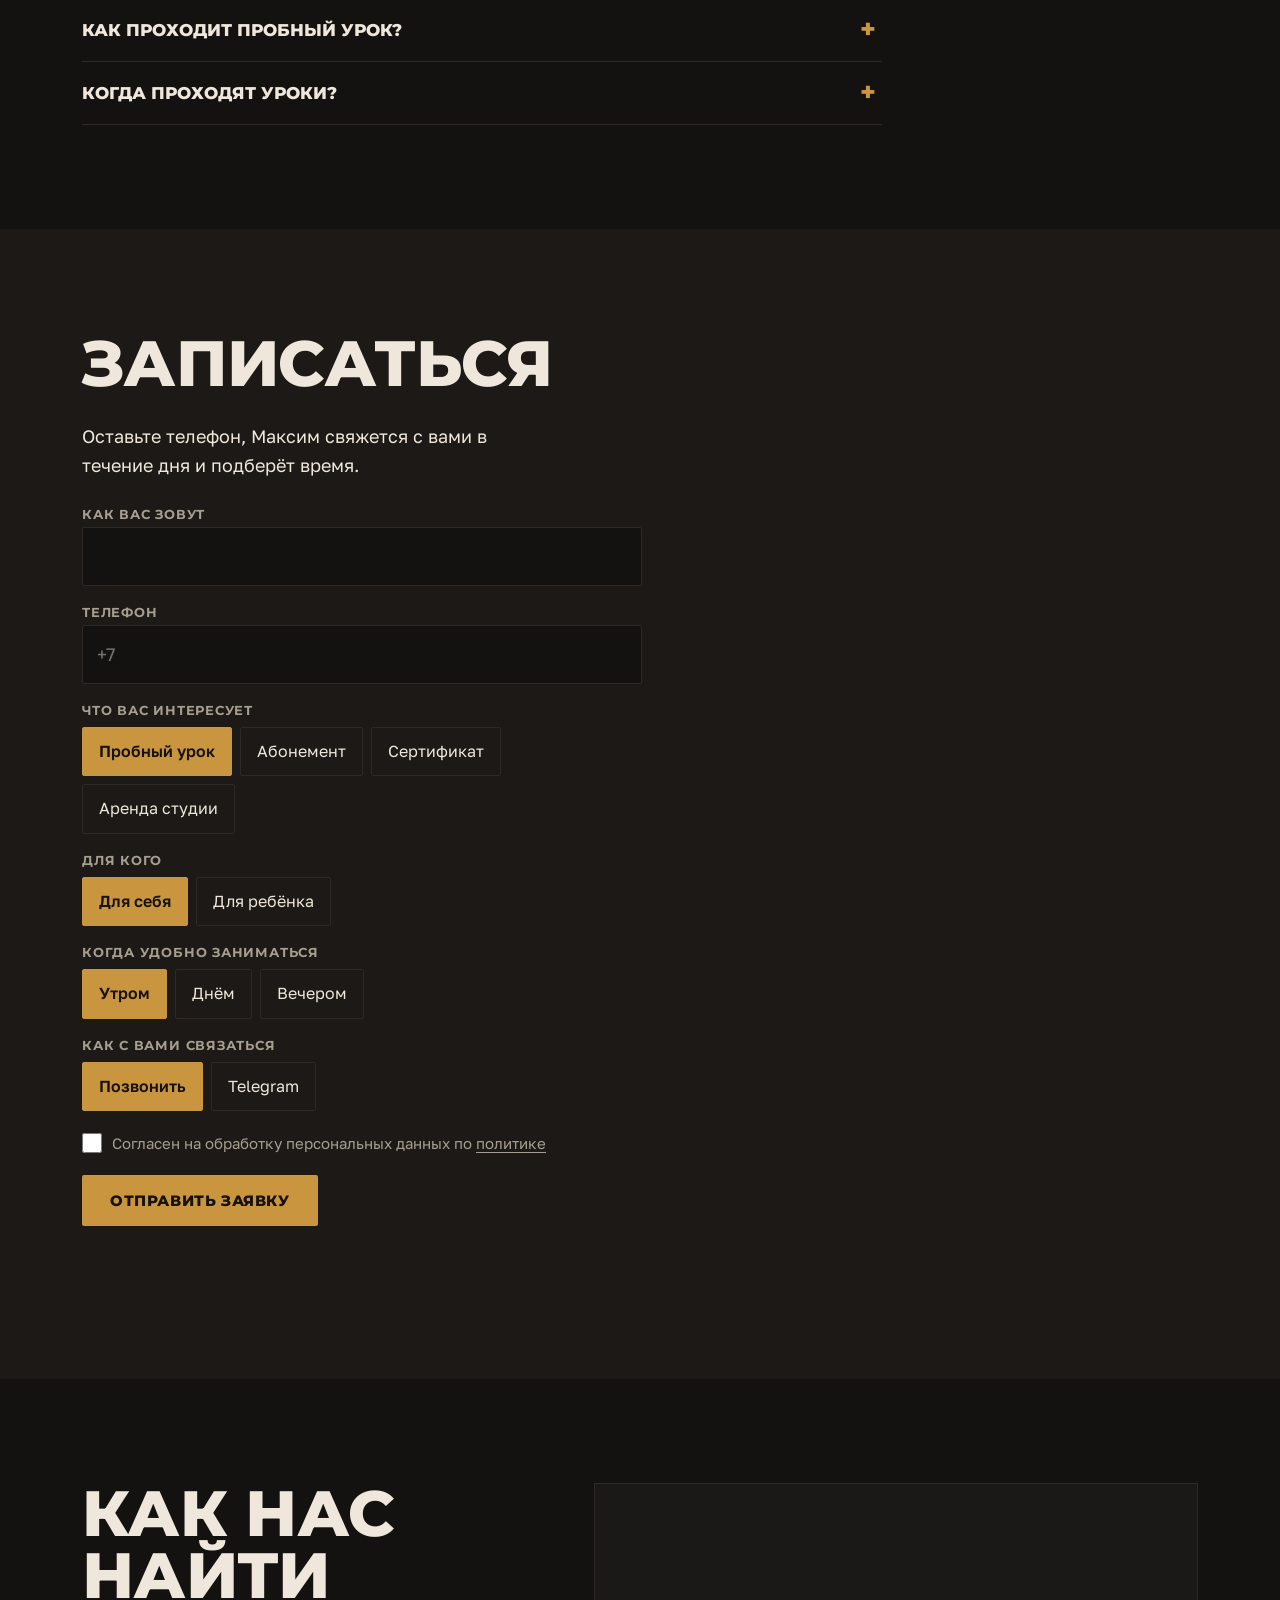
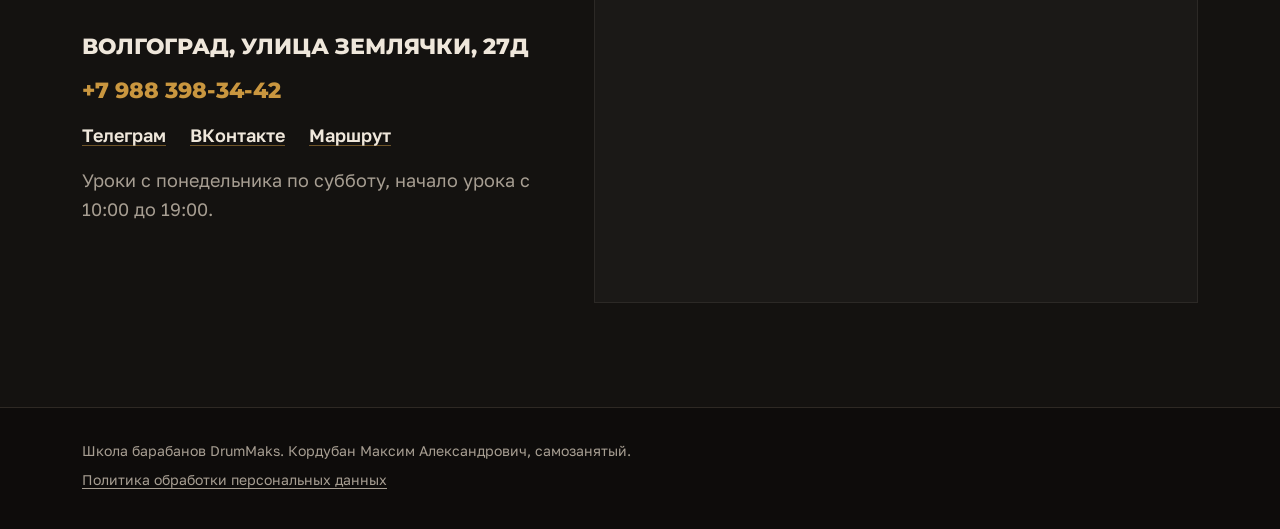
==== commit fd1f228b: "Форма отправляет заявки в телеграм Приём заявок вынесен в Google Apps Script: GitHub Pages отдаёт то" ====
--- a/index.html
+++ b/index.html
@@ -301,7 +301,7 @@
     <h2>Записаться</h2>
     <p>Оставьте телефон, Максим свяжется с вами в течение дня и подберёт время.</p>
 
-    <form class="form" id="form" novalidate>
+    <form class="form" id="form" novalidate data-otpravka="https://script.google.com/macros/s/AKfycbzGglDYH46hW66bljyN3ucrL5mvg0k8Pe47TxBuAkXbO00U4Obza3S-bvl5g_c2h_w/exec">
       <label class="field">
         <span>Как вас зовут</span>
         <input name="name" autocomplete="name" required>
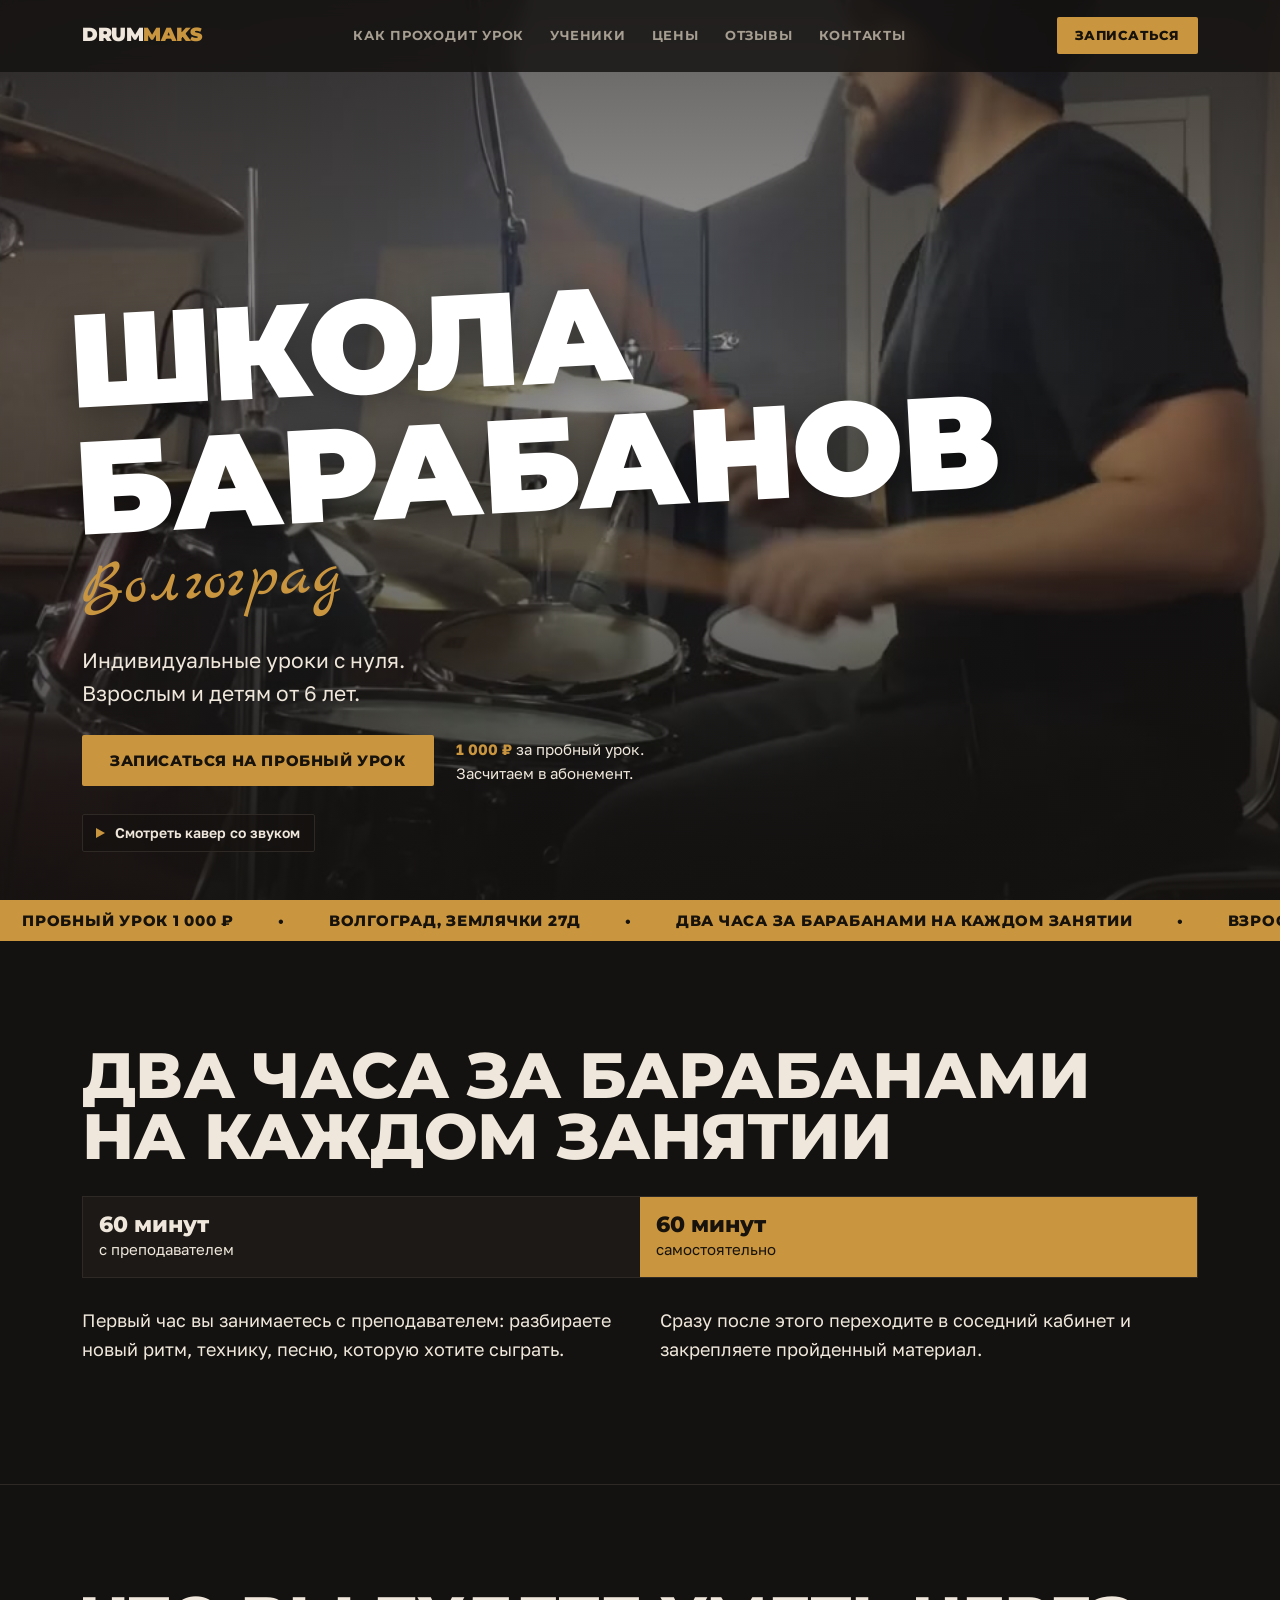
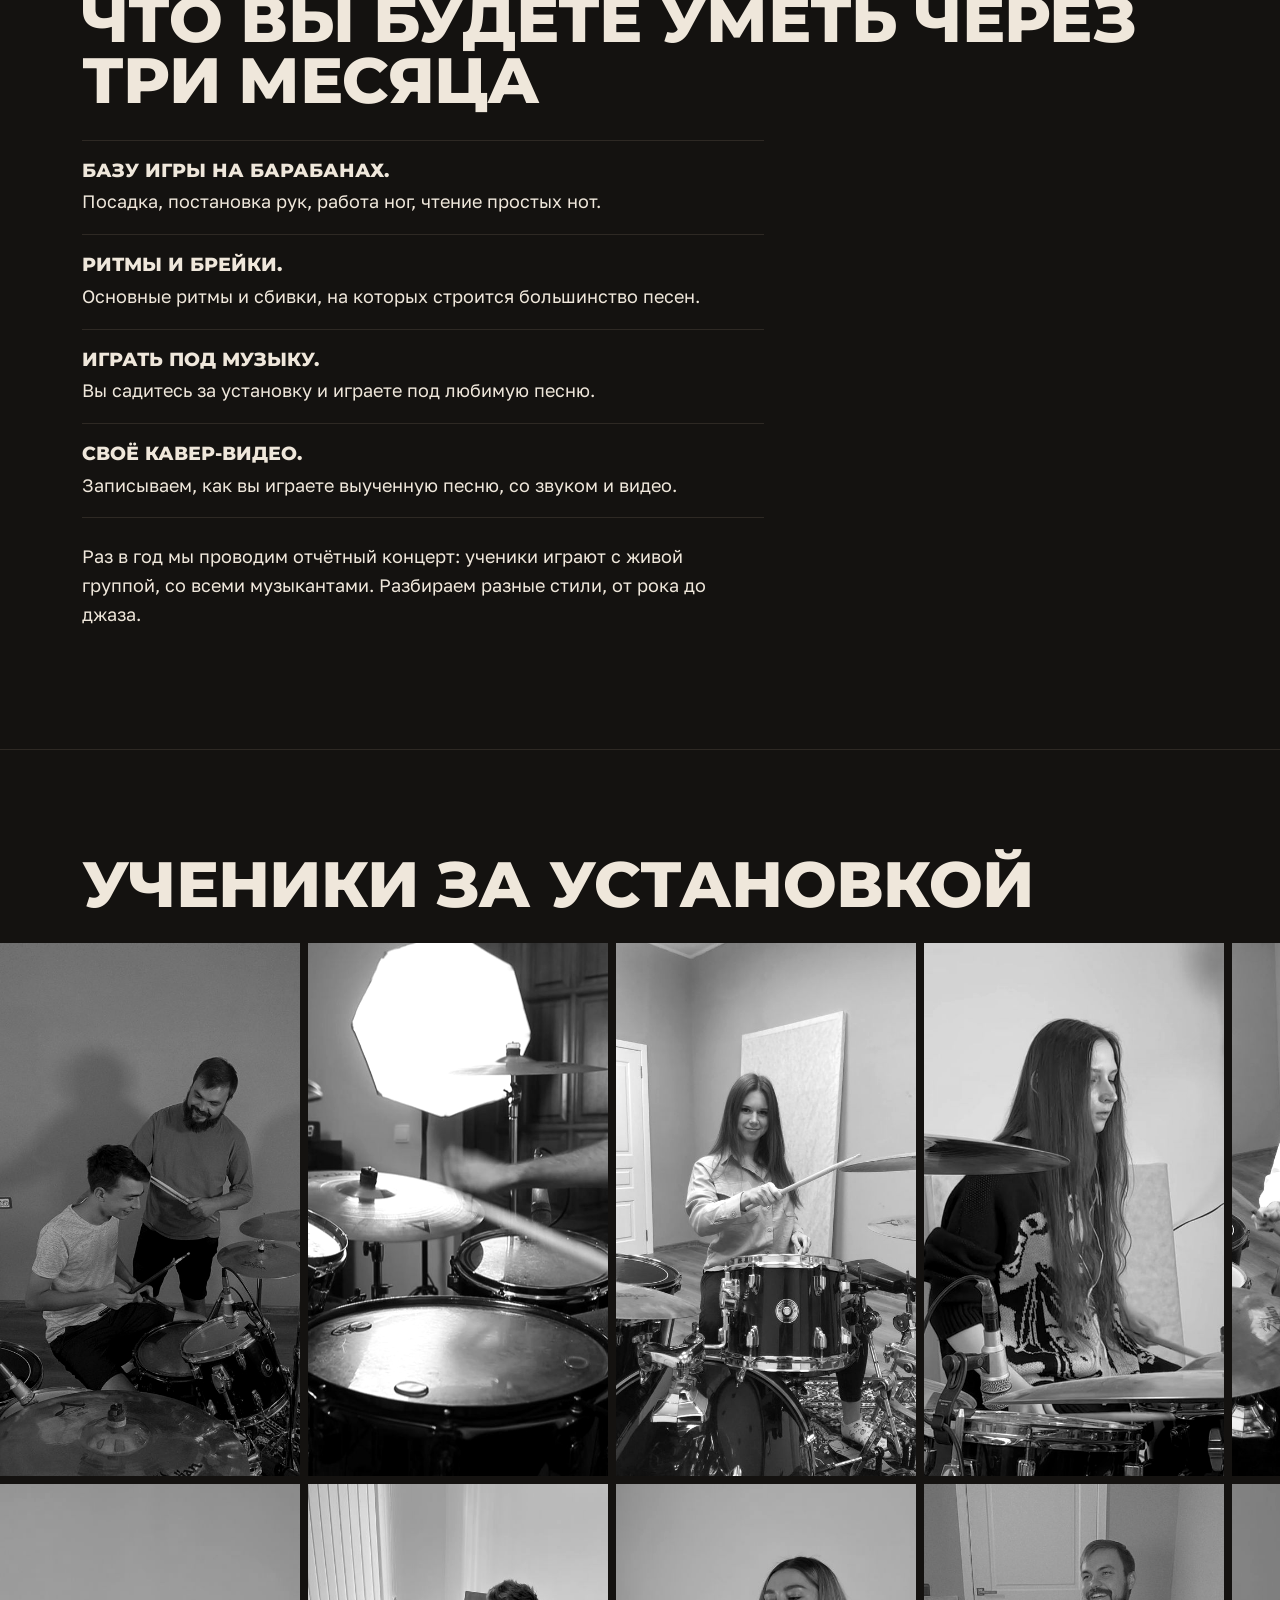
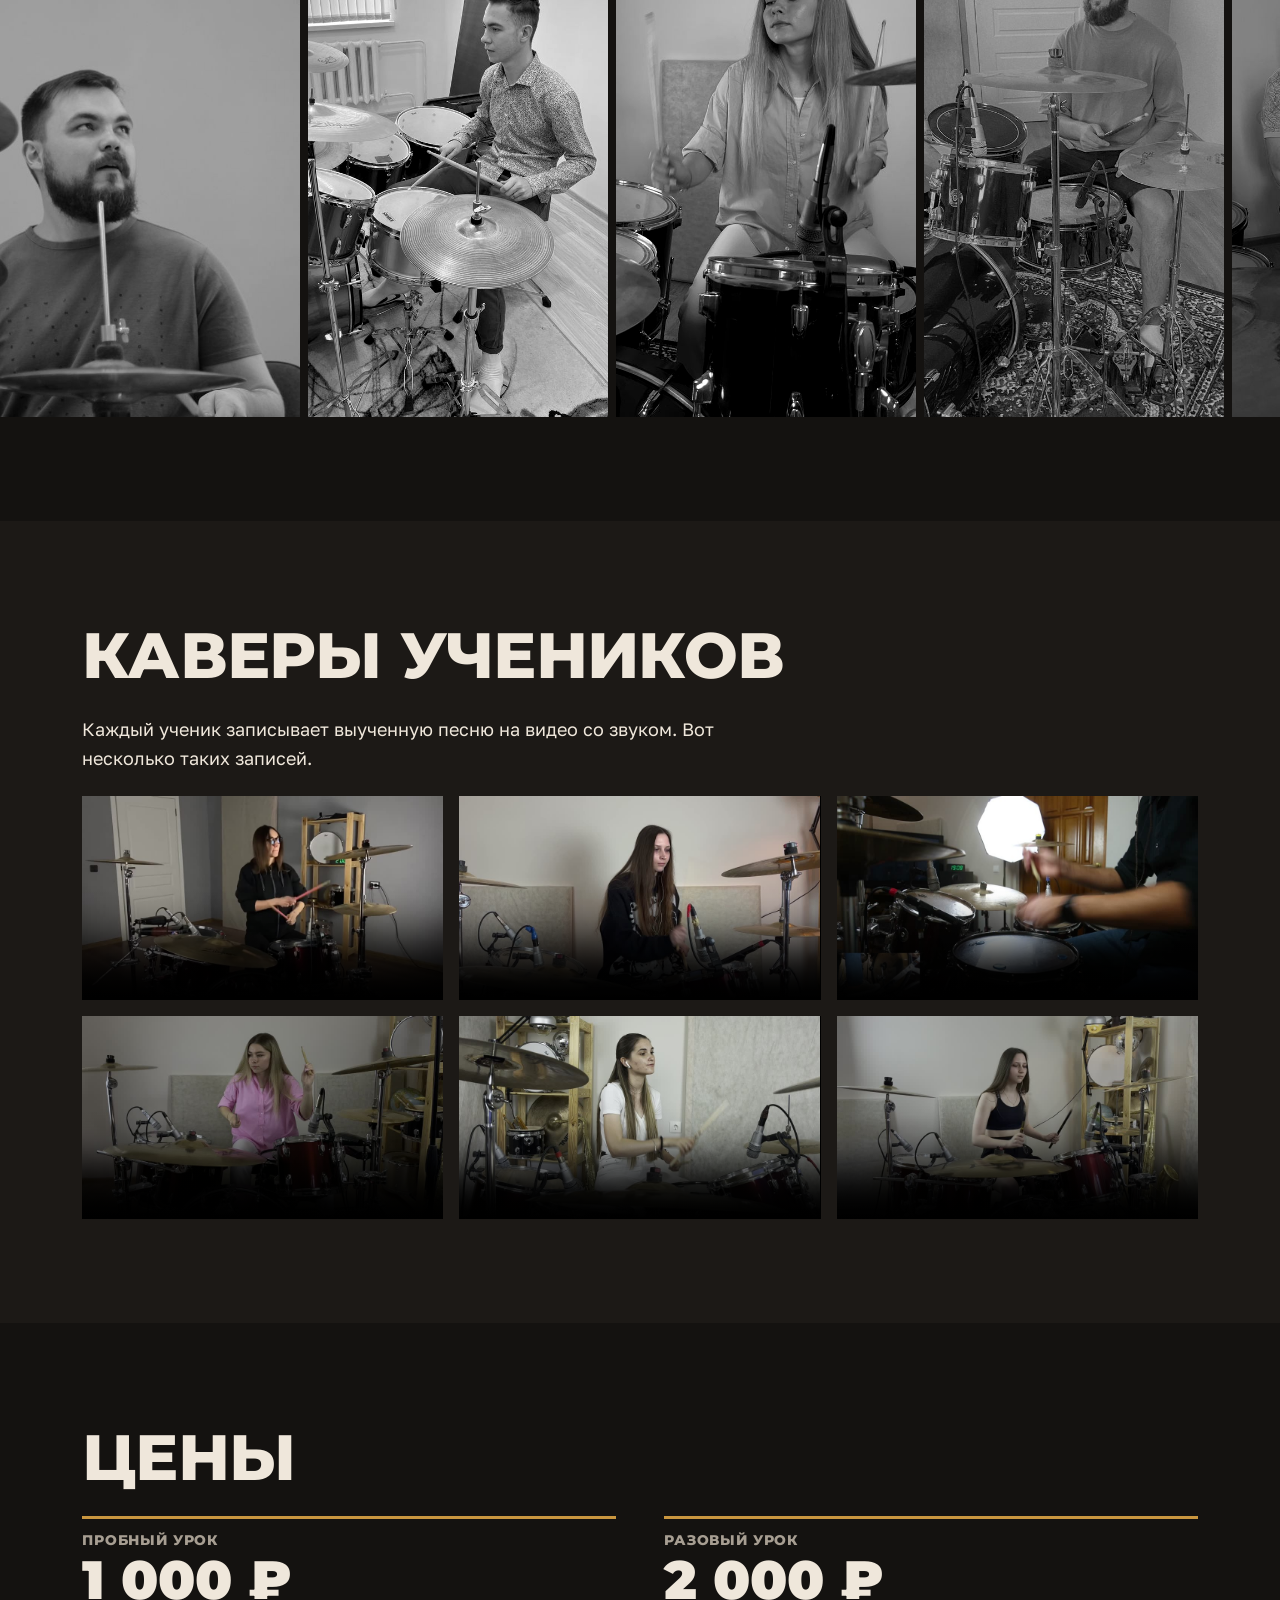
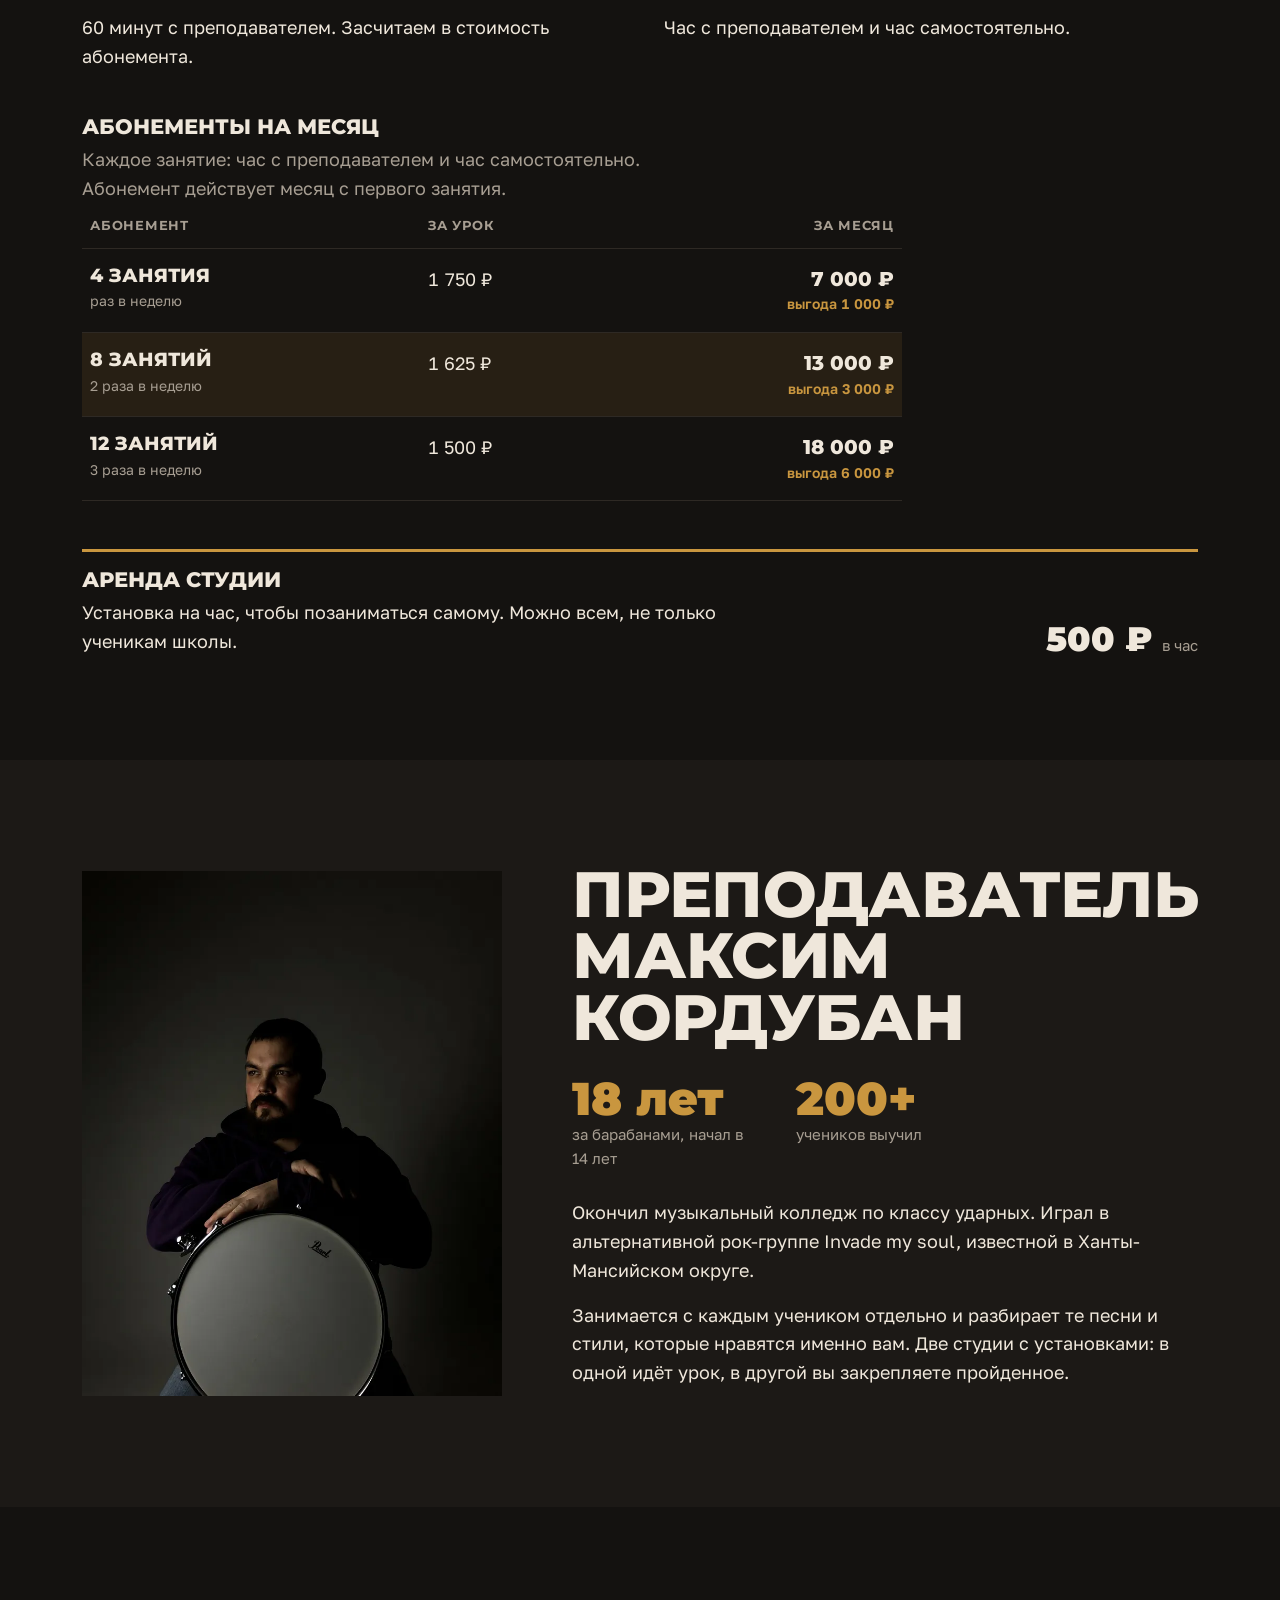
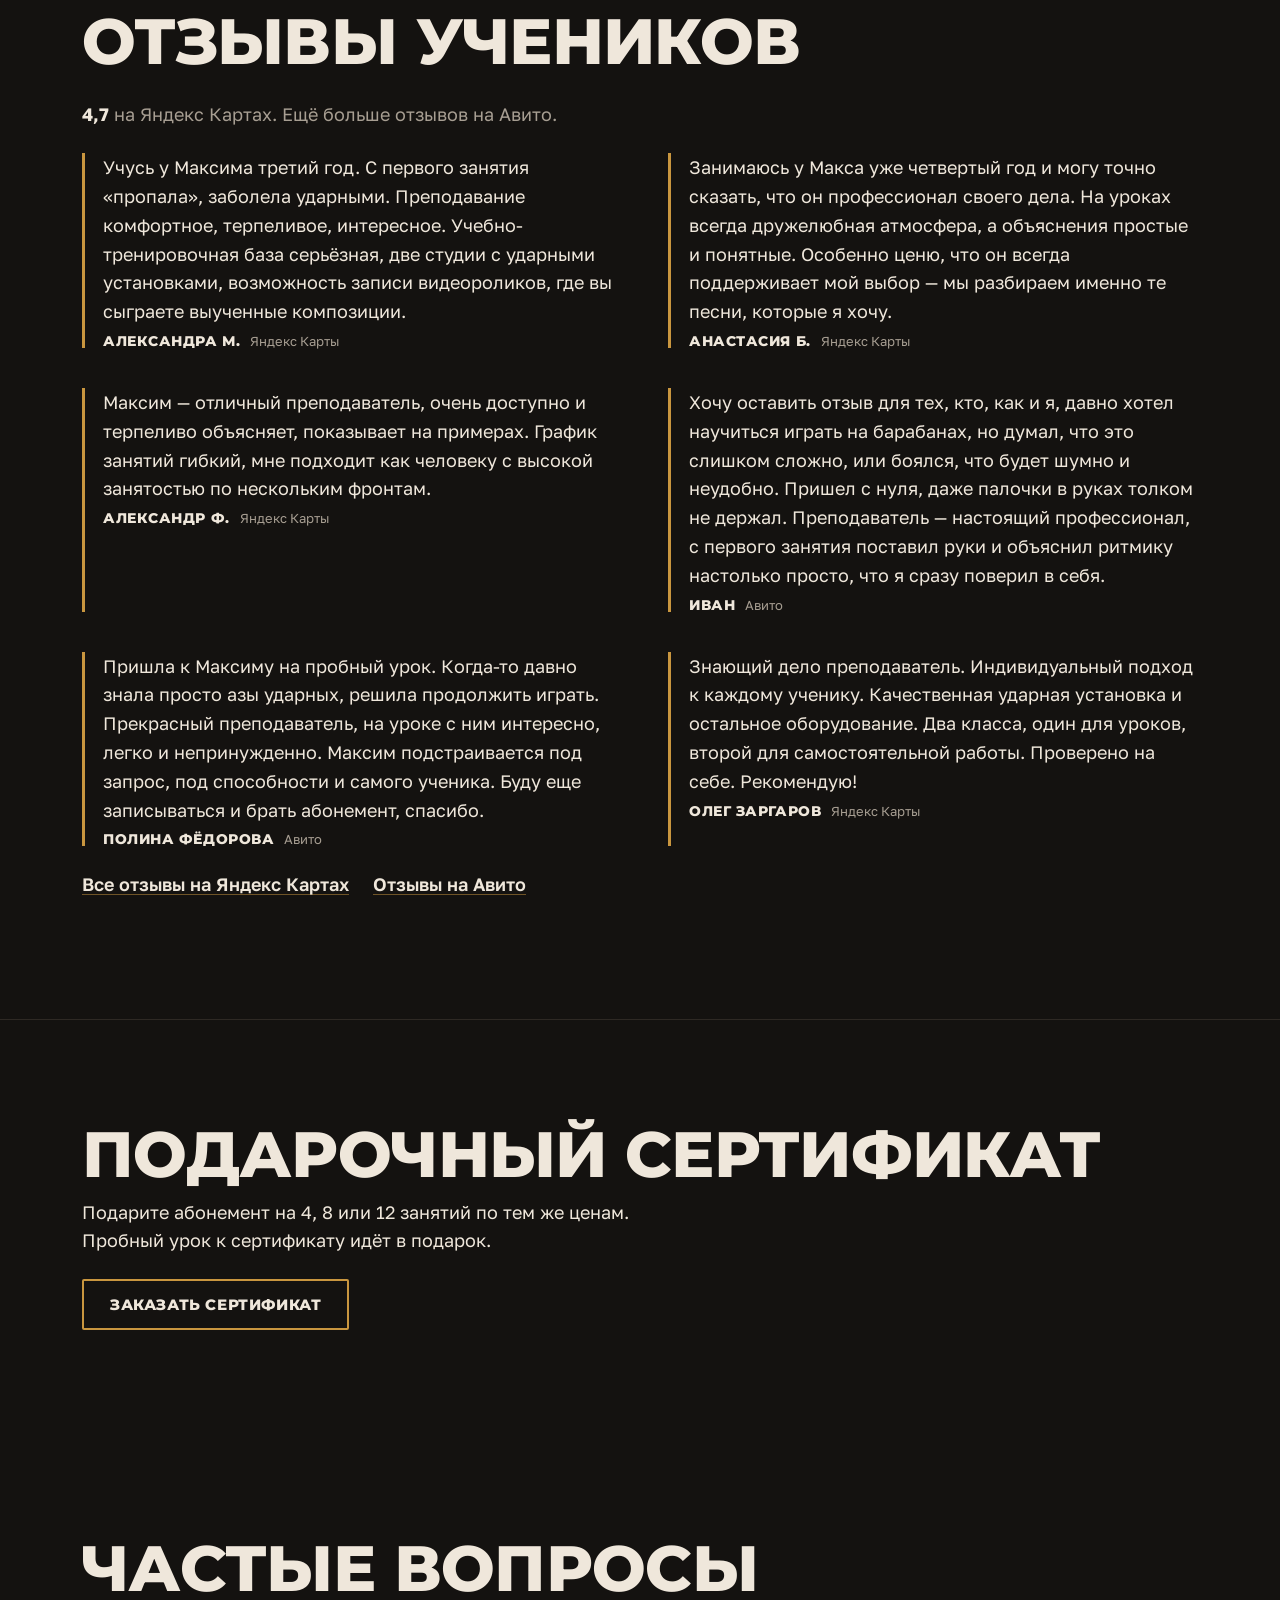
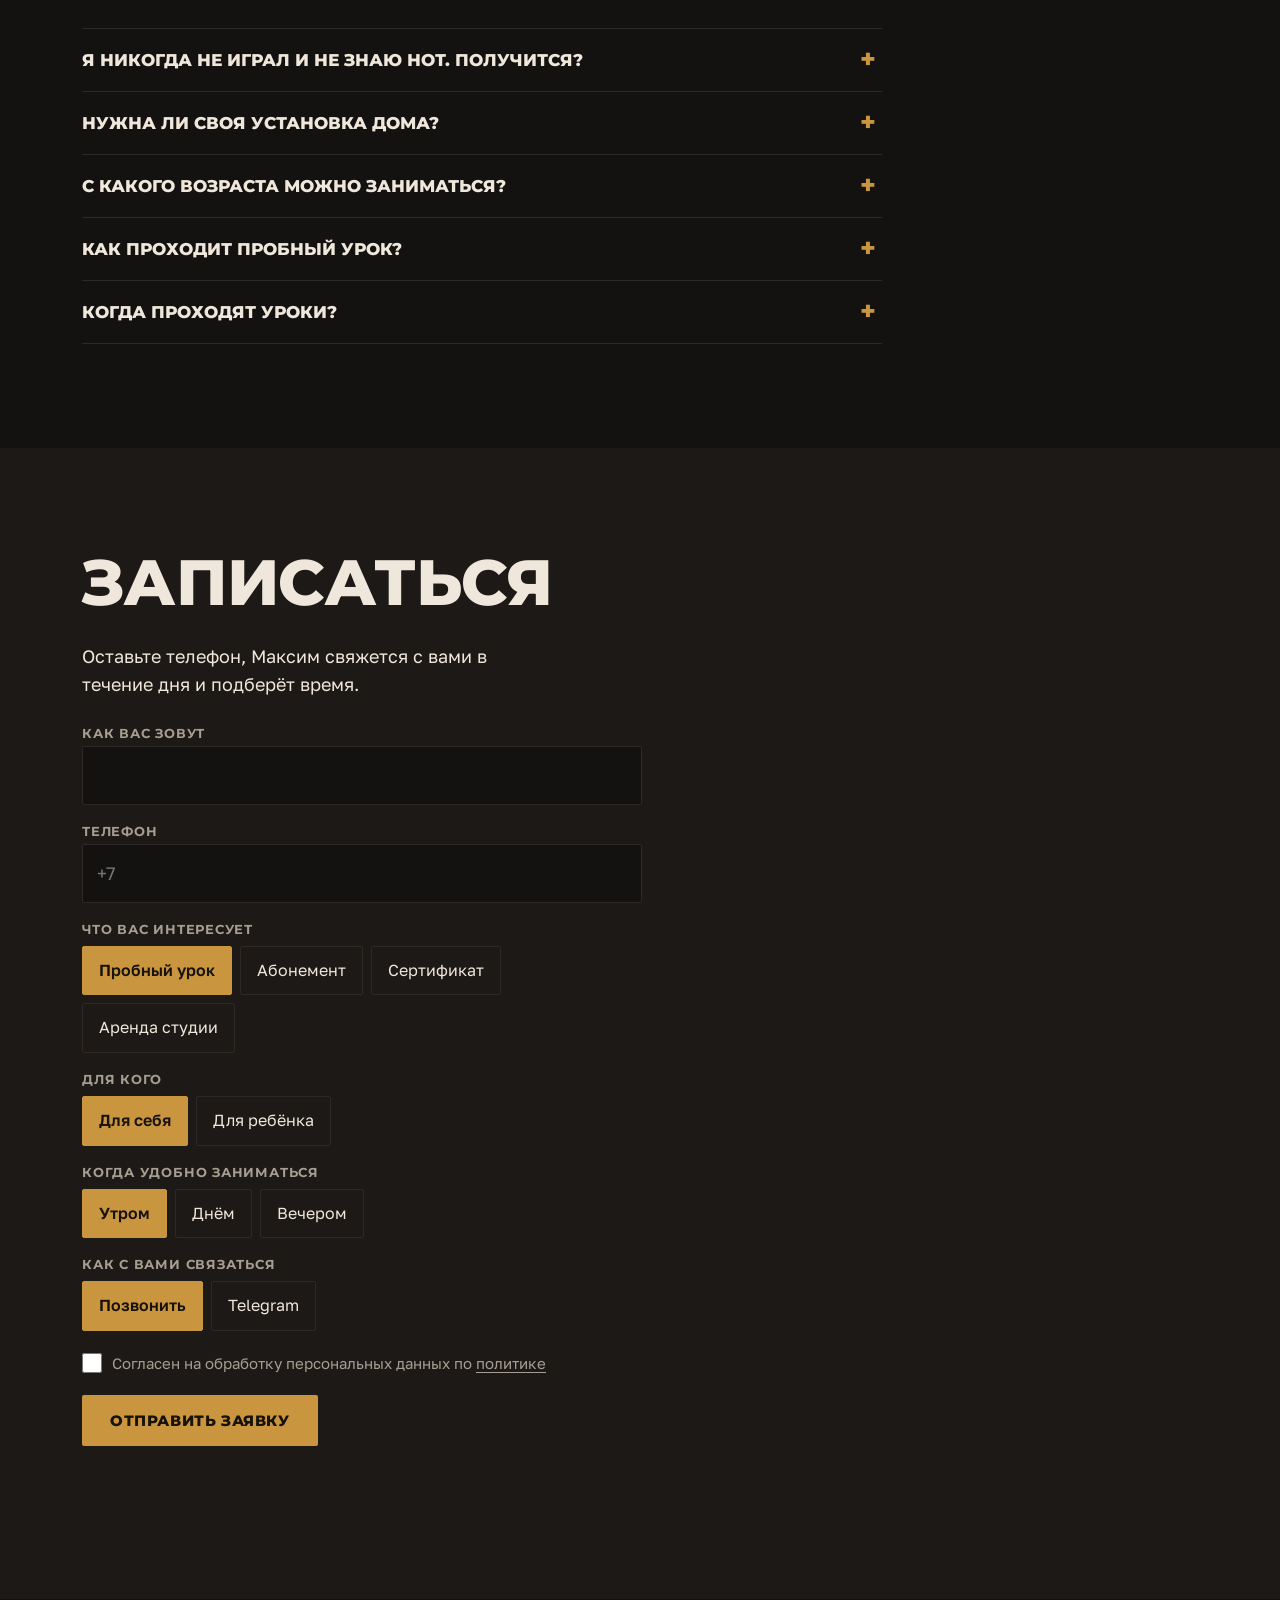
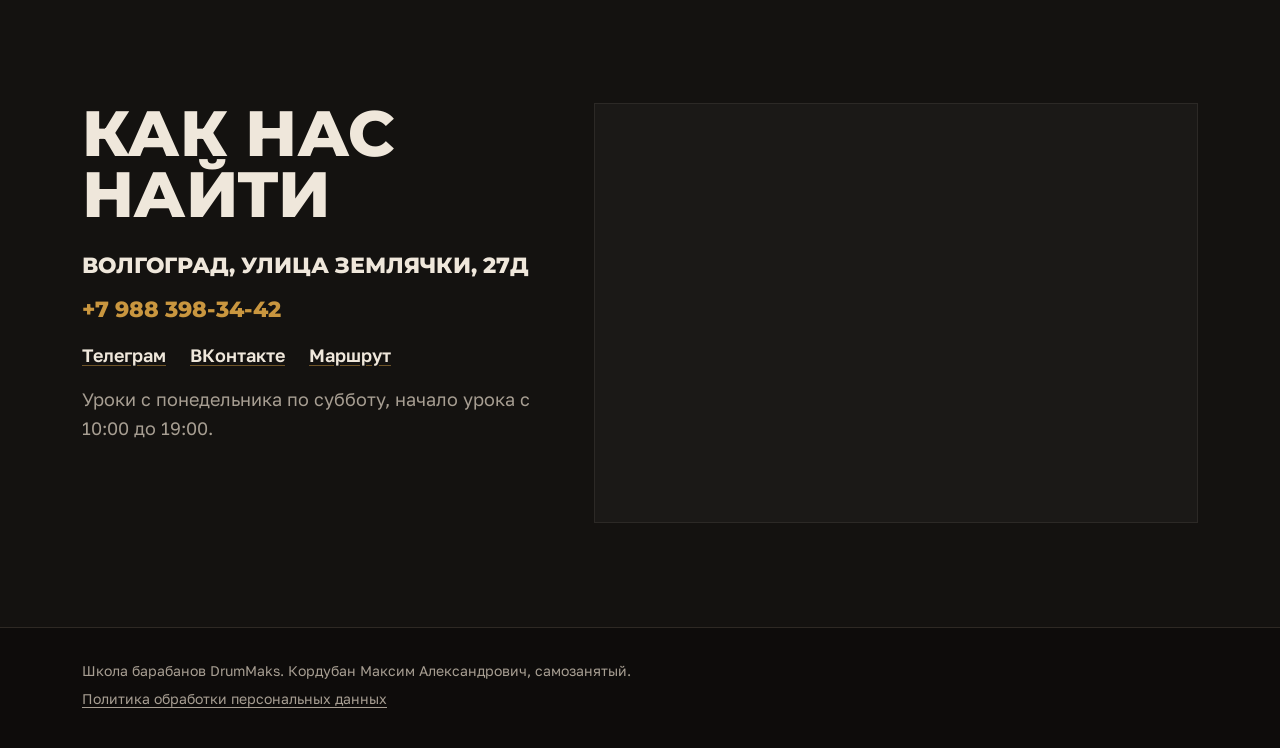
==== commit 88ec10f3: "Новые фото учеников в ленте и три новых кавера Co-Authored-By: Claude Opus 5.5 <noreply@anthropic.co" ====
--- a/index.html
+++ b/index.html
@@ -122,24 +122,48 @@
 <section class="gal sec--line reveal" id="ucheniki">
   <h2>Ученики за установкой</h2>
   <div class="gal__row">
+    <img src="media/gal/g9.jpg" alt="Максим показывает ученику, как держать палочки" width="540" height="960" loading="lazy">
     <img src="media/gal/g1.jpg" alt="Ученик за ударной установкой" width="540" height="960" loading="lazy">
+    <img src="media/gal/g10.jpg" alt="Ученица за установкой" width="540" height="960" loading="lazy">
     <img src="media/gal/g2.jpg" alt="Ученица играет на барабанах" width="540" height="960" loading="lazy">
+    <img src="media/gal/g11.jpg" alt="Ученица играет в студии" width="540" height="960" loading="lazy">
+    <img src="media/gal/g4.jpg" alt="Максим за установкой" width="540" height="960" loading="lazy">
+    <img src="media/gal/g12.jpg" alt="Ученица на занятии" width="540" height="960" loading="lazy">
     <img src="media/gal/g3.jpg" alt="Ученица на уроке" width="540" height="960" loading="lazy">
-    <img src="media/gal/g4.jpg" alt="Максим за установкой" width="540" height="960" loading="lazy">
+    <img src="media/gal/g13.jpg" alt="Ученик за барабанами" width="540" height="960" loading="lazy">
+    <img src="media/gal/g21.jpg" alt="Максим за барабанами" width="540" height="960" loading="lazy">
+    <img src="media/gal/g14.jpg" alt="Ученик на уроке" width="540" height="960" loading="lazy">
+    <img src="media/gal/g9.jpg" alt="" width="540" height="960" loading="lazy" aria-hidden="true">
     <img src="media/gal/g1.jpg" alt="" width="540" height="960" loading="lazy" aria-hidden="true">
+    <img src="media/gal/g10.jpg" alt="" width="540" height="960" loading="lazy" aria-hidden="true">
     <img src="media/gal/g2.jpg" alt="" width="540" height="960" loading="lazy" aria-hidden="true">
+    <img src="media/gal/g11.jpg" alt="" width="540" height="960" loading="lazy" aria-hidden="true">
+    <img src="media/gal/g4.jpg" alt="" width="540" height="960" loading="lazy" aria-hidden="true">
+    <img src="media/gal/g12.jpg" alt="" width="540" height="960" loading="lazy" aria-hidden="true">
     <img src="media/gal/g3.jpg" alt="" width="540" height="960" loading="lazy" aria-hidden="true">
-    <img src="media/gal/g4.jpg" alt="" width="540" height="960" loading="lazy" aria-hidden="true">
+    <img src="media/gal/g13.jpg" alt="" width="540" height="960" loading="lazy" aria-hidden="true">
+    <img src="media/gal/g21.jpg" alt="" width="540" height="960" loading="lazy" aria-hidden="true">
+    <img src="media/gal/g14.jpg" alt="" width="540" height="960" loading="lazy" aria-hidden="true">
   </div>
   <div class="gal__row gal__row--back">
     <img src="media/gal/g5.jpg" alt="Максим объясняет ученику ритм" width="540" height="960" loading="lazy">
+    <img src="media/gal/g15.jpg" alt="Ученик играет на установке" width="540" height="960" loading="lazy">
+    <img src="media/gal/g16.jpg" alt="Ученица с палочками за барабанами" width="540" height="960" loading="lazy">
     <img src="media/gal/g6.jpg" alt="Студия с ударной установкой" width="540" height="960" loading="lazy">
+    <img src="media/gal/g17.jpg" alt="Ученик на занятии" width="540" height="960" loading="lazy">
     <img src="media/gal/g7.jpg" alt="Ученик в студии" width="540" height="960" loading="lazy">
+    <img src="media/gal/g20.jpg" alt="Максим на уроке с учеником" width="540" height="960" loading="lazy">
     <img src="media/gal/g8.jpg" alt="Ученица за барабанами" width="540" height="960" loading="lazy">
+    <img src="media/gal/g19.jpg" alt="Ученица поднимает палочки над установкой" width="540" height="960" loading="lazy">
     <img src="media/gal/g5.jpg" alt="" width="540" height="960" loading="lazy" aria-hidden="true">
+    <img src="media/gal/g15.jpg" alt="" width="540" height="960" loading="lazy" aria-hidden="true">
+    <img src="media/gal/g16.jpg" alt="" width="540" height="960" loading="lazy" aria-hidden="true">
     <img src="media/gal/g6.jpg" alt="" width="540" height="960" loading="lazy" aria-hidden="true">
+    <img src="media/gal/g17.jpg" alt="" width="540" height="960" loading="lazy" aria-hidden="true">
     <img src="media/gal/g7.jpg" alt="" width="540" height="960" loading="lazy" aria-hidden="true">
+    <img src="media/gal/g20.jpg" alt="" width="540" height="960" loading="lazy" aria-hidden="true">
     <img src="media/gal/g8.jpg" alt="" width="540" height="960" loading="lazy" aria-hidden="true">
+    <img src="media/gal/g19.jpg" alt="" width="540" height="960" loading="lazy" aria-hidden="true">
   </div>
 </section>
 
@@ -151,6 +175,9 @@
       <video controls preload="none" playsinline poster="media/cover-3.jpg"><source src="media/cover-3.mp4" type="video/mp4"></video>
       <video controls preload="none" playsinline poster="media/cover-2.jpg"><source src="media/cover-2.mp4" type="video/mp4"></video>
       <video controls preload="none" playsinline poster="media/cover-1.jpg"><source src="media/cover-1.mp4" type="video/mp4"></video>
+      <video controls preload="none" playsinline poster="media/cover-4.jpg"><source src="media/cover-4.mp4" type="video/mp4"></video>
+      <video controls preload="none" playsinline poster="media/cover-5.jpg"><source src="media/cover-5.mp4" type="video/mp4"></video>
+      <video controls preload="none" playsinline poster="media/cover-6.jpg"><source src="media/cover-6.mp4" type="video/mp4"></video>
     </div>
   </div>
 </section>
--- a/styles.css
+++ b/styles.css
@@ -148,8 +148,8 @@
 }
 .gal__row img:hover { filter: none; }
 @media (prefers-reduced-motion: no-preference) {
-  .gal__row { animation: edet 46s linear infinite; }
-  .gal__row--back { animation-direction: reverse; animation-duration: 58s; }
+  .gal__row { animation: edet 126s linear infinite; }
+  .gal__row--back { animation-direction: reverse; animation-duration: 131s; }
   @keyframes edet { to { transform: translateX(-50%); } }
 }
 
